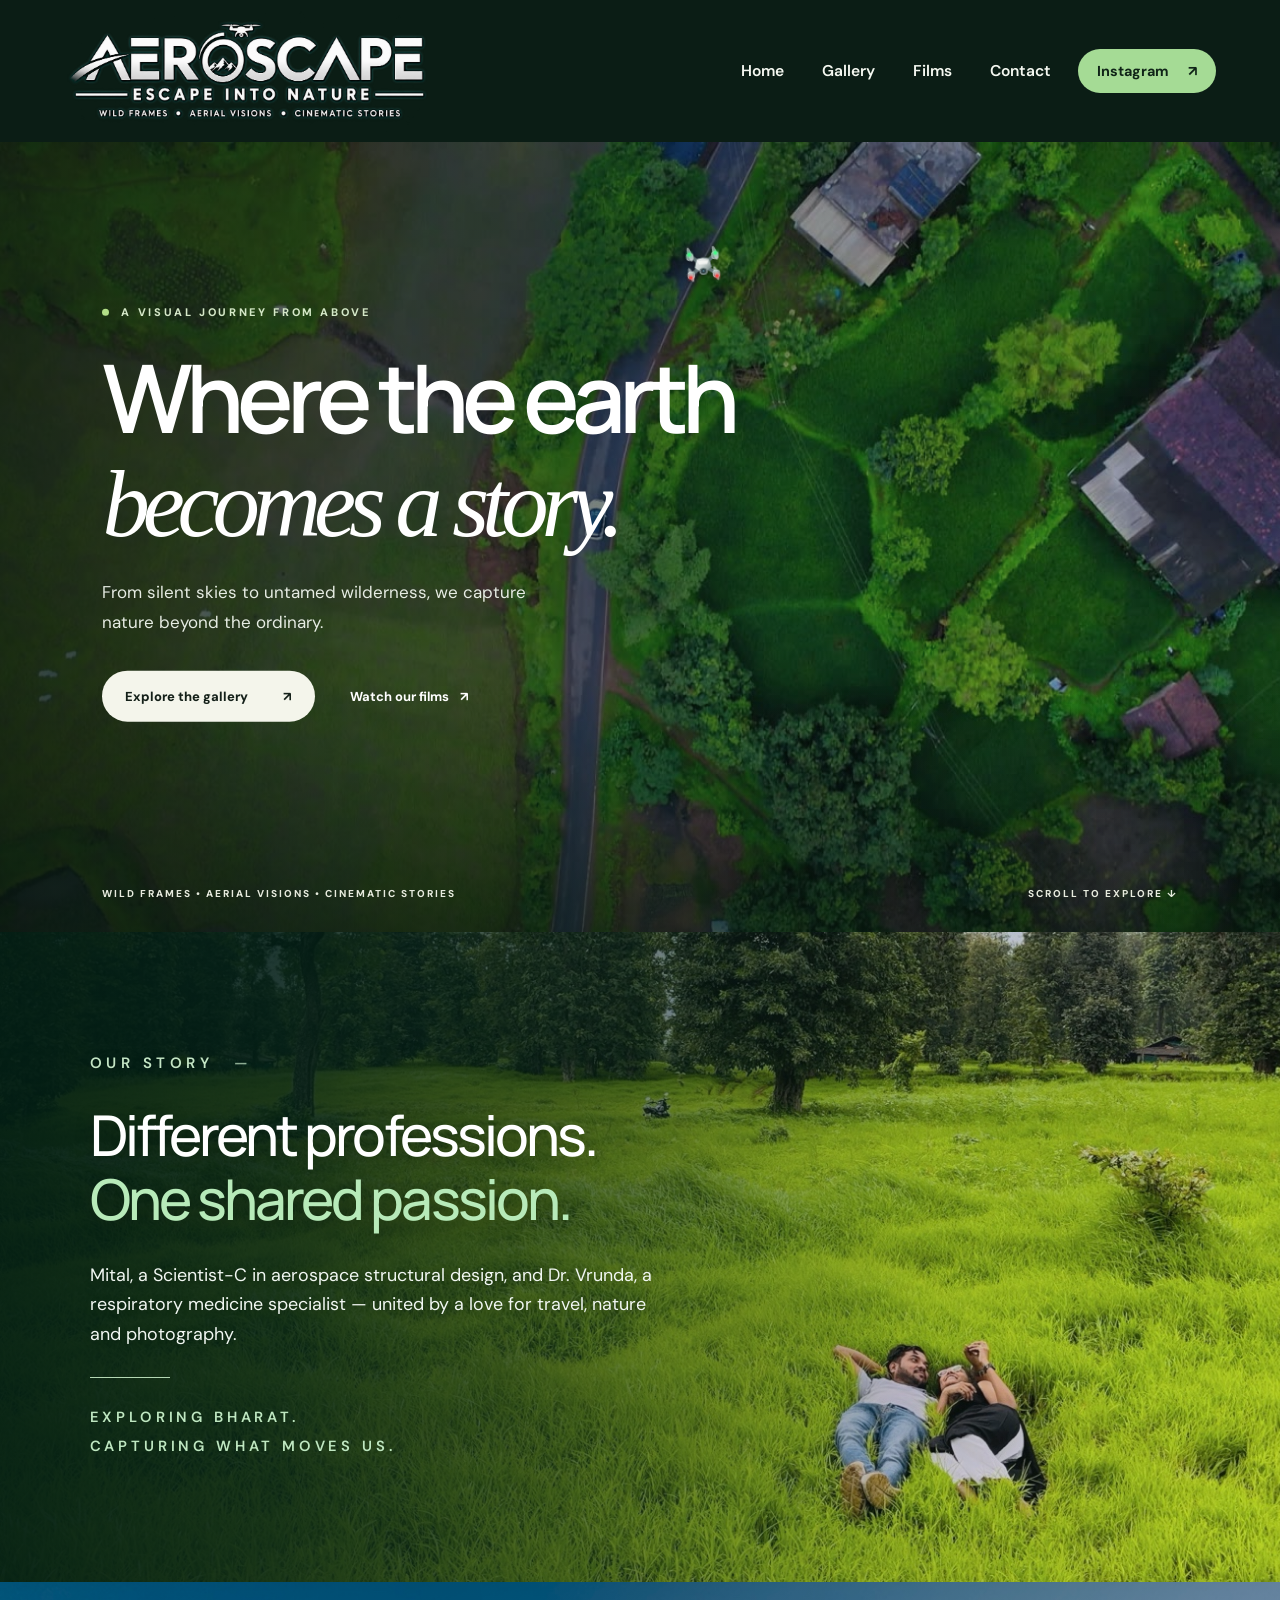
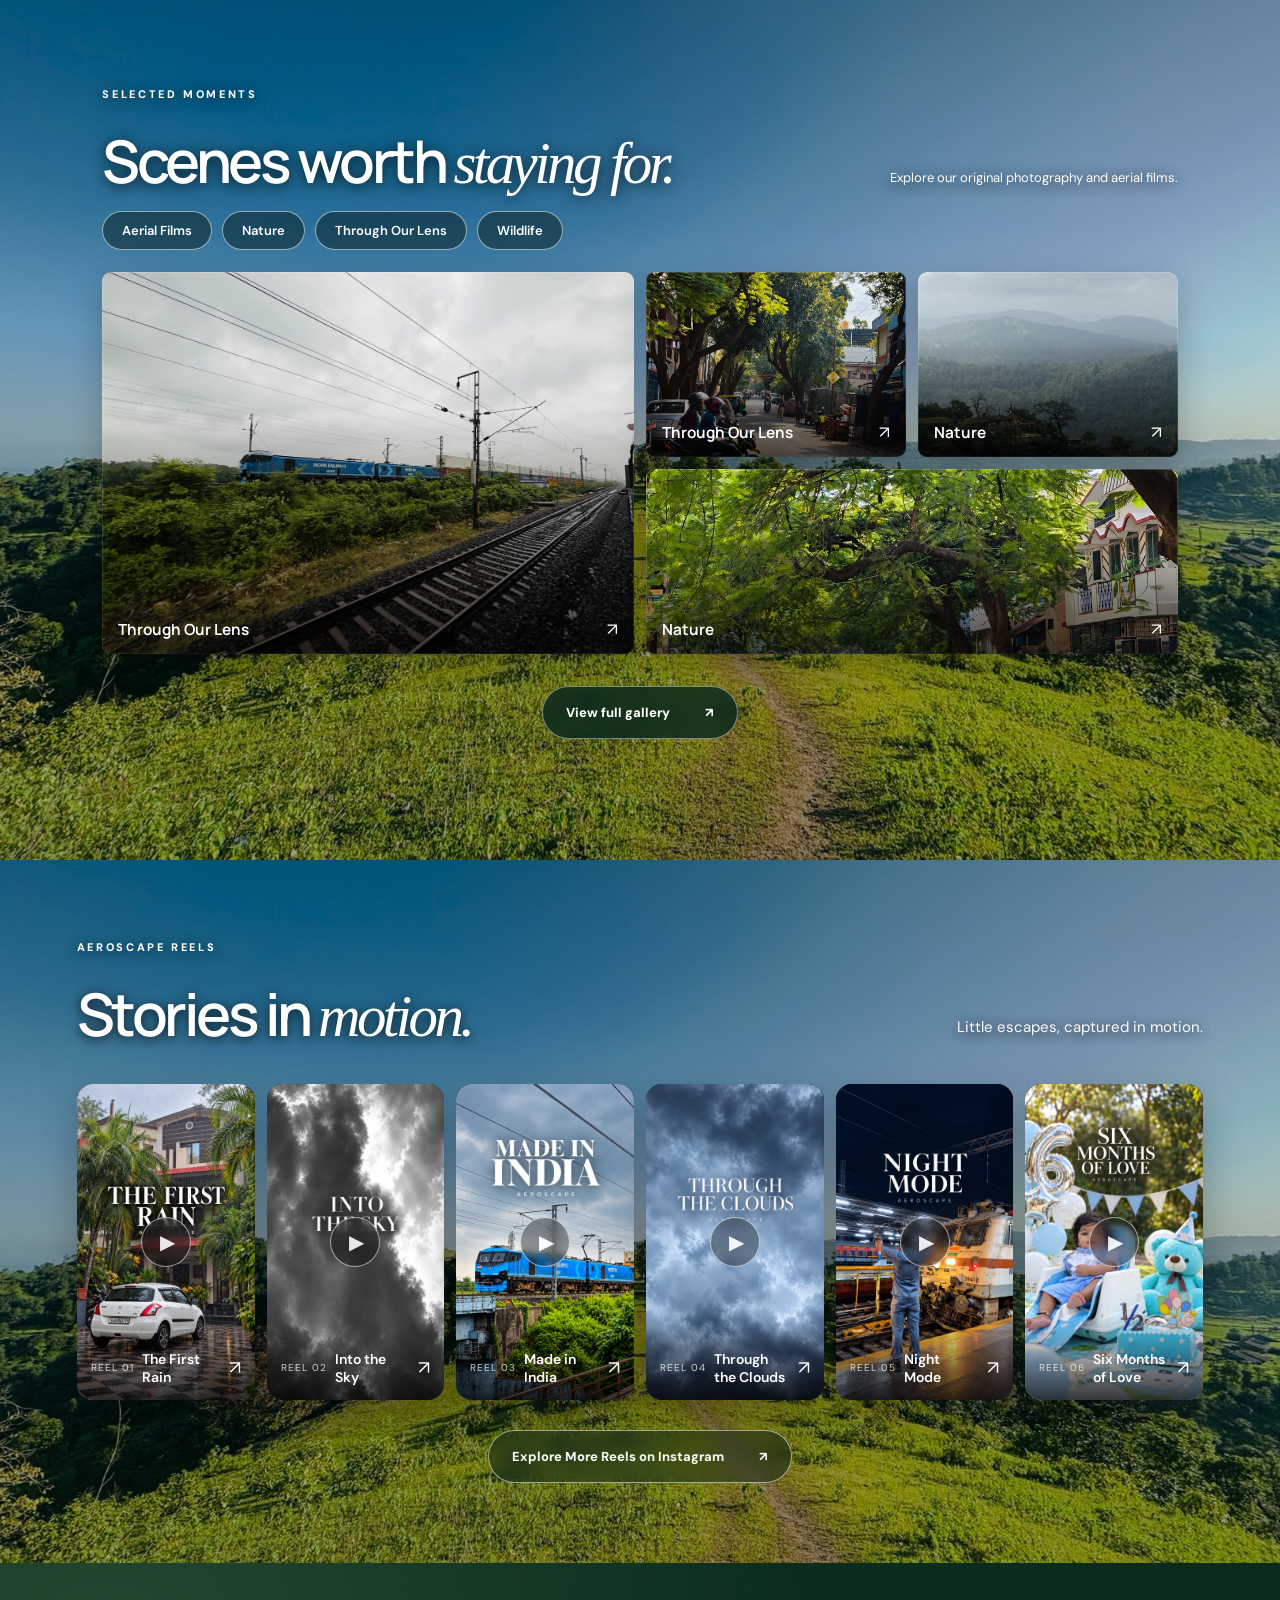
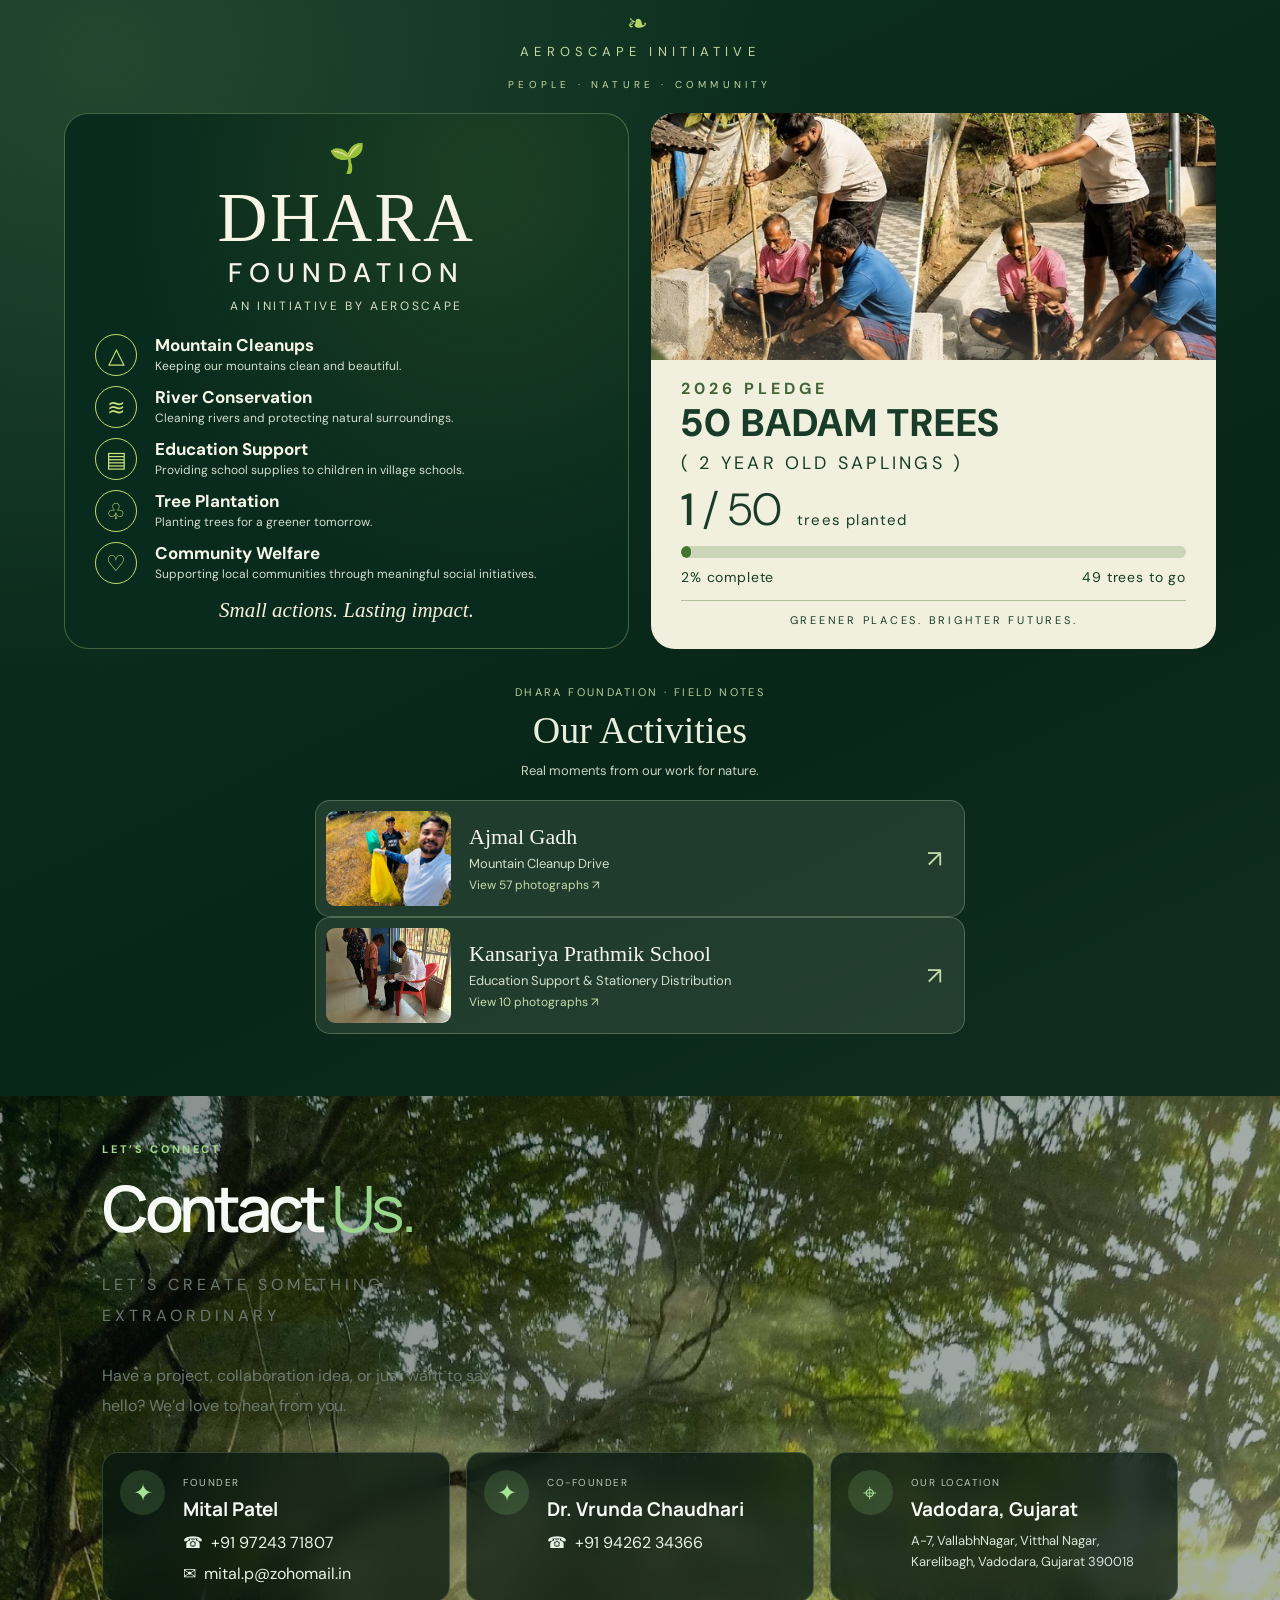
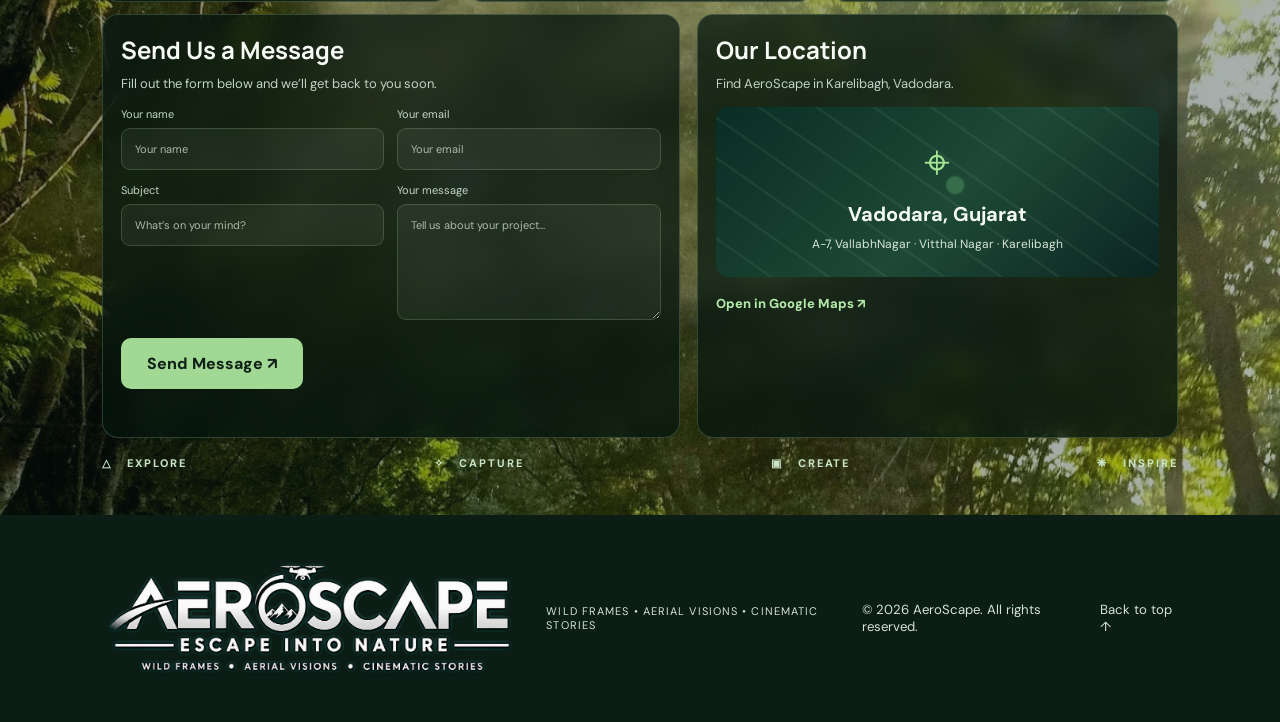
==== index.html @ f8a73adb "Add Kansariya Prathmik School activity card beside Ajmal Gadh" ====
<!DOCTYPE html>

<html lang="en"><head><meta charset="utf-8"/><meta content="width=device-width,initial-scale=1" name="viewport"/><meta content="#101a16" name="theme-color"/><meta content="AeroScape — Nature, villages and quiet roads. A visual journal from above." name="description"/><title>AeroScape — Stories from Above</title><link href="https://fonts.googleapis.com" rel="preconnect"/><link crossorigin="" href="https://fonts.gstatic.com" rel="preconnect"/><link href="https://fonts.googleapis.com/css2?family=DM+Sans:wght@400;500;600;700&amp;family=Manrope:wght@400;500;600;700;800&amp;display=swap" rel="stylesheet"/><link href="https://fonts.googleapis.com/css2?family=DM+Sans:wght@400;500;600;700&amp;family=Manrope:wght@400;500;600;700;800&amp;family=DM+Serif+Display:ital@0;1&amp;display=swap" rel="stylesheet"/><link href="style.css?v=drone-visible-2" rel="stylesheet"/><style id="reels-layout-fix">
/* Critical reel layout is inlined to avoid stale external CSS */
#films.reels-section{background:#0b241b;color:#fff;padding:80px clamp(18px,6vw,96px)}
#films .reels-cover-grid{display:grid!important;grid-template-columns:repeat(6,minmax(0,1fr))!important;gap:12px!important;max-width:1320px!important;width:100%!important;margin:30px auto 0!important;align-items:start!important}
#films .reel-cover-card{position:relative!important;display:block!important;width:100%!important;min-width:0!important;max-width:100%!important;aspect-ratio:9/16!important;height:auto!important;overflow:hidden!important;border-radius:16px!important;background:#122e24!important;text-decoration:none!important;color:white!important}
#films .reel-cover-card>img{position:absolute!important;inset:0!important;display:block!important;width:100%!important;height:100%!important;object-fit:contain!important;max-width:100%!important;background:#122e24!important}
#films .reel-cover-play{position:absolute;left:50%;top:50%;transform:translate(-50%,-50%);display:grid;place-items:center;width:50px;height:50px;border-radius:50%;color:white;background:rgba(0,0,0,.4);border:1px solid rgba(255,255,255,.65);font-size:20px;padding-left:3px}
#films .reel-cover-caption{position:absolute;bottom:0;left:0;right:0;display:flex;align-items:center;gap:8px;padding:34px 14px 14px;color:#fff;background:linear-gradient(transparent,rgba(0,0,0,.76));font-size:13px}
#films .reel-cover-caption strong{flex:1}
#films .reel-cover-caption small{font-size:10px;letter-spacing:.1em}
#films .reels-bottom{text-align:center;margin-top:30px}
@media(max-width:760px){#films .reels-cover-grid{display:flex!important;overflow-x:auto!important;gap:12px!important;scroll-snap-type:x mandatory!important;padding-bottom:16px!important}#films .reel-cover-card{flex:0 0 min(72vw,300px)!important;width:min(72vw,300px)!important;scroll-snap-align:start!important}#films.reels-section{padding:64px 18px}}
</style><style id="reels-video-background">
#films.reels-section{position:relative!important;isolation:isolate;background:#0c241a url("photo-24.jpeg") center center/cover no-repeat!important;overflow:hidden}
#films .reels-background-video{position:absolute!important;z-index:-2!important;inset:0!important;width:100%!important;height:100%!important;object-fit:cover!important;object-position:center center!important;pointer-events:none!important}
#films .reels-background-tint{position:absolute!important;z-index:-1!important;inset:0!important;background:linear-gradient(180deg,rgba(4,28,19,.35),rgba(5,29,20,.27) 40%,rgba(5,29,20,.37))!important;pointer-events:none!important}
#films .section-top,#films .reels-cover-grid,#films .reels-bottom{position:relative;z-index:1}
#films .section-top h2,#films .section-top>p,#films .kicker{color:#fff!important;text-shadow:0 2px 12px rgba(0,0,0,.8)}
#films .reels-bottom .button{backdrop-filter:blur(8px);background:rgba(4,27,19,.45)!important}
@media(prefers-reduced-motion:reduce){#films .reels-background-video{display:none!important}}
</style></head>
<body><header class="header"><a aria-label="AeroScape home" class="brand hero-brand" href="#home"><img alt="AeroScape — Escape Into Nature" height="148" src="AeroScape-Corrected-Logo.png" width="440"/></a><nav id="nav"><a href="#home">Home</a><a href="gallery.html">Gallery</a><a href="#films">Films</a><a href="#contact">Contact</a></nav><a class="navcta" href="https://www.instagram.com/aeroscape_43/" rel="noopener" target="_blank">Instagram <span>↗</span></a><button aria-expanded="false" aria-label="Toggle menu" class="menu">☰</button></header>
<main><section class="hero" id="home"><video aria-label="AeroScape drone footage of nature" autoplay="" class="heroimg hero-video" loop="" muted="" playsinline="" poster="aeroscape-hero-poster.jpg" preload="auto" webkit-playsinline=""><source src="aeroscape-hero.mp4" type="video/mp4"/></video><button aria-label="Play background drone video" class="hero-play" hidden="" type="button">▶ Play background video</button><div class="heroshade"></div><div class="hero-content"><div class="eyebrow"><span class="live-dot"></span> A VISUAL JOURNEY FROM ABOVE</div><h1>Where the earth<br/><em>becomes a story.</em></h1><p>From silent skies to untamed wilderness, we capture nature beyond the ordinary.</p><div class="hero-actions"><a class="button light" href="gallery.html">Explore the gallery <span>↗</span></a><a class="textlink" href="#films">Watch our films <span>↗</span></a></div></div><div class="hero-bottom"><span>WILD FRAMES • AERIAL VISIONS • CINEMATIC STORIES</span><span>SCROLL TO EXPLORE ↓</span></div></section>
<section class="intro section story-section" id="about" aria-labelledby="story-title"><div class="story-content"><p class="kicker story-eyebrow">OUR STORY <span aria-hidden="true">—</span></p><h2 id="story-title">Different professions.<br><span>One shared passion.</span></h2><p class="story-description">Mital, a Scientist-C in aerospace structural design, and Dr. Vrunda, a respiratory medicine specialist — united by a love for travel, nature and photography.</p><div class="story-rule" aria-hidden="true"></div><p class="story-signoff">EXPLORING BHARAT.<br>CAPTURING WHAT MOVES US.</p></div></section>
<section class="work section" id="work"><div class="section-top"><div><p class="kicker">SELECTED MOMENTS</p><h2>Scenes worth <em>staying for.</em></h2></div><p>Explore our original photography and aerial films.</p></div><nav class="work-categories" aria-label="Explore gallery categories"><a href="gallery.html?category=aerial">Aerial Films</a><a href="gallery.html?category=nature">Nature</a><a href="gallery.html?category=lens">Through Our Lens</a><a href="gallery.html?category=wildlife">Wildlife</a></nav><div class="gallery"><a class="tile tall" href="gallery.html"><img alt="AeroScape original photography 1" loading="lazy" src="photo-01.webp"/><span class="tile-info"><strong>Through Our Lens</strong><span class="arrow">↗</span></span></a><a class="tile" href="gallery.html"><img alt="AeroScape original photography 2" loading="lazy" src="photo-02.webp"/><span class="tile-info"><strong>Through Our Lens</strong><span class="arrow">↗</span></span></a><a class="tile" href="gallery.html"><img alt="AeroScape original photography 3" loading="lazy" src="photo-03.webp"/><span class="tile-info"><strong>Nature</strong><span class="arrow">↗</span></span></a><a class="tile wide" href="gallery.html"><img alt="AeroScape original photography 4" loading="lazy" src="photo-04.webp"/><span class="tile-info"><strong>Nature</strong><span class="arrow">↗</span></span></a></div><p style="text-align:center;margin-top:32px"><a class="button dark" href="gallery.html">View full gallery <span>↗</span></a></p></section>
<section class="films section reels-section" id="films" aria-labelledby="reels-title"><video class="reels-background-video" autoplay muted loop playsinline webkit-playsinline preload="auto" poster="photo-24.jpeg" aria-hidden="true" tabindex="-1"><source src="lv_0_20261021192037.mp4" type="video/mp4"/></video><div class="reels-background-tint" aria-hidden="true"></div><div class="section-top"><div><p class="kicker">AEROSCAPE REELS</p><h2 id="reels-title">Stories in <em>motion.</em></h2></div><p>Little escapes, captured in motion.</p></div><div class="reels-cover-grid"><a class="reel-cover-card" href="https://www.instagram.com/reel/Da69lkkBJ3K/" target="_blank" rel="noopener noreferrer" aria-label="Watch The First Rain on Instagram"><img src="WhatsApp%20Image%202026-10-21%20at%206.46.12%20PM.jpeg" alt="The First Rain — original AeroScape Reel cover" loading="lazy"/><span class="reel-cover-play" aria-hidden="true">▶</span><span class="reel-cover-caption"><small>REEL 01</small><strong>The First Rain</strong><span aria-hidden="true">↗</span></span></a><a class="reel-cover-card" href="https://www.instagram.com/reel/Desw922y9N2/" target="_blank" rel="noopener noreferrer" aria-label="Watch Into the Sky on Instagram"><img src="WhatsApp%20Image%202026-10-21%20at%206.46.11%20PM%20(1).jpeg" alt="Into the Sky — original AeroScape Reel cover" loading="lazy"/><span class="reel-cover-play" aria-hidden="true">▶</span><span class="reel-cover-caption"><small>REEL 02</small><strong>Into the Sky</strong><span aria-hidden="true">↗</span></span></a><a class="reel-cover-card" href="https://www.instagram.com/reel/Dd-aphuysm6/" target="_blank" rel="noopener noreferrer" aria-label="Watch Made in India on Instagram"><img src="WhatsApp%20Image%202026-10-21%20at%206.46.10%20PM.jpeg" alt="Made in India — original AeroScape Reel cover" loading="lazy"/><span class="reel-cover-play" aria-hidden="true">▶</span><span class="reel-cover-caption"><small>REEL 03</small><strong>Made in India</strong><span aria-hidden="true">↗</span></span></a><a class="reel-cover-card" href="https://www.instagram.com/reel/Da_7bWAJjHQ/" target="_blank" rel="noopener noreferrer" aria-label="Watch Through the Clouds on Instagram"><img src="WhatsApp%20Image%202026-10-21%20at%206.46.11%20PM%20(2).jpeg" alt="Through the Clouds — original AeroScape Reel cover" loading="lazy"/><span class="reel-cover-play" aria-hidden="true">▶</span><span class="reel-cover-caption"><small>REEL 04</small><strong>Through the Clouds</strong><span aria-hidden="true">↗</span></span></a><a class="reel-cover-card" href="https://www.instagram.com/reel/Dd2ovkpSFUW/" target="_blank" rel="noopener noreferrer" aria-label="Watch Night Mode on Instagram"><img src="WhatsApp%20Image%202026-10-21%20at%206.46.10%20PM%20(1).jpeg" alt="Night Mode — original AeroScape Reel cover" loading="lazy"/><span class="reel-cover-play" aria-hidden="true">▶</span><span class="reel-cover-caption"><small>REEL 05</small><strong>Night Mode</strong><span aria-hidden="true">↗</span></span></a><a class="reel-cover-card" href="https://www.instagram.com/reel/Dd0I31XvL96/" target="_blank" rel="noopener noreferrer" aria-label="Watch Six Months of Love on Instagram"><img src="WhatsApp%20Image%202026-10-21%20at%206.46.11%20PM.jpeg" alt="Six Months of Love — original AeroScape Reel cover" loading="lazy"/><span class="reel-cover-play" aria-hidden="true">▶</span><span class="reel-cover-caption"><small>REEL 06</small><strong>Six Months of Love</strong><span aria-hidden="true">↗</span></span></a></div><div class="reels-bottom"><a class="button dark" href="https://www.instagram.com/aeroscape_43/reels/" target="_blank" rel="noopener noreferrer">Explore More Reels on Instagram <span>↗</span></a></div></section>
<section class="dhara-section" id="dhara" aria-labelledby="dhara-heading"><div class="dhara-heading"><span class="dhara-leaf" aria-hidden="true">❧</span><p>AEROSCAPE INITIATIVE</p><small>PEOPLE · NATURE · COMMUNITY</small></div><div class="dhara-panels"><article class="dhara-panel dhara-about"><div class="dhara-brand"><span class="dhara-sprout" aria-hidden="true">🌱</span><h2 id="dhara-heading">DHARA</h2><div class="dhara-foundation">FOUNDATION</div><p>AN INITIATIVE BY AEROSCAPE</p></div><div class="dhara-missions"><div class="dhara-mission"><span aria-hidden="true">△</span><div><h3>Mountain Cleanups</h3><p>Keeping our mountains clean and beautiful.</p></div></div><div class="dhara-mission"><span aria-hidden="true">≋</span><div><h3>River Conservation</h3><p>Cleaning rivers and protecting natural surroundings.</p></div></div><div class="dhara-mission"><span aria-hidden="true">▤</span><div><h3>Education Support</h3><p>Providing school supplies to children in village schools.</p></div></div><div class="dhara-mission"><span aria-hidden="true">♧</span><div><h3>Tree Plantation</h3><p>Planting trees for a greener tomorrow.</p></div></div><div class="dhara-mission"><span aria-hidden="true">♡</span><div><h3>Community Welfare</h3><p>Supporting local communities through meaningful social initiatives.</p></div></div></div><p class="dhara-tagline">Small actions. Lasting impact.</p></article><article class="dhara-panel dhara-pledge"><div class="dhara-pledge-photo" role="img" aria-label="Nature and tree planting initiative"></div><div class="dhara-pledge-info"><p class="dhara-eyebrow">2026 PLEDGE</p><h3>50 BADAM TREES</h3><p class="dhara-saplings">( 2 YEAR OLD SAPLINGS )</p><div class="dhara-count"><strong>1 <span>/ 50</span></strong><span>trees planted</span></div><div class="dhara-progress" role="progressbar" aria-label="Badam trees planted" aria-valuemin="0" aria-valuemax="50" aria-valuenow="1"><span></span></div><div class="dhara-stats"><span>2% complete</span><span>49 trees to go</span></div><p class="dhara-pledge-foot">GREENER PLACES. BRIGHTER FUTURES.</p></div></article></div><div class="dhara-activities" aria-labelledby="dhara-activities-heading"><div class="dhara-activities-heading"><p>DHARA FOUNDATION · FIELD NOTES</p><h3 id="dhara-activities-heading">Our Activities</h3><span>Real moments from our work for nature.</span></div><div class="dhara-activity-grid"><a class="dhara-activity-card" href="ajmal-gadh.html" aria-label="View Ajmal Gadh mountain cleanup photo gallery"><img src="assets/dhara/ajmal-gadh/photo-39.jpg" alt="Ajmal Gadh cleanup volunteers holding collection bags" loading="lazy"/><span class="dhara-activity-copy"><strong>Ajmal Gadh</strong><small>Mountain Cleanup Drive</small><span>View 57 photographs ↗</span></span><span class="dhara-activity-arrow" aria-hidden="true">↗</span></a><a class="dhara-activity-card" href="kansariya-school.html" aria-label="View Kansariya Prathmik School education support photo gallery"><img src="assets/dhara/kansariya-school/photo-03.jpg" alt="Schoolchildren attending education support activity at Kansariya Prathmik School" loading="lazy"/><span class="dhara-activity-copy"><strong>Kansariya Prathmik School</strong><small>Education Support &amp; Stationery Distribution</small><span>View 10 photographs ↗</span></span><span class="dhara-activity-arrow" aria-hidden="true">↗</span></a></div></div></section>

<section aria-labelledby="contact-title" class="contact contact-premium section" id="contact">
<div class="contact-heading"><p class="kicker">LET’S CONNECT</p><h2 id="contact-title">Contact <em>Us.</em></h2><p class="contact-subtitle">LET’S CREATE SOMETHING EXTRAORDINARY</p><p>Have a project, collaboration idea, or just want to say hello? We’d love to hear from you.</p></div>
<div class="contact-cards">
<article class="contact-card"><span aria-hidden="true" class="contact-card-icon">✦</span><div><small>FOUNDER</small><h3>Mital Patel</h3><a href="tel:+919724371807">☎  +91 97243 71807</a><a href="mailto:mital.p@zohomail.in">✉  mital.p@zohomail.in</a></div></article>
<article class="contact-card"><span aria-hidden="true" class="contact-card-icon">✦</span><div><small>CO-FOUNDER</small><h3>Dr. Vrunda Chaudhari</h3><a href="tel:+919426234366">☎  +91 94262 34366</a></div></article>
<article class="contact-card"><span aria-hidden="true" class="contact-card-icon">⌖</span><div><small>OUR LOCATION</small><h3>Vadodara, Gujarat</h3><address>A-7, VallabhNagar, Vitthal Nagar, Karelibagh, Vadodara, Gujarat 390018</address></div></article>
</div>
<div class="contact-lower"><div class="contact-panel"><h3>Send Us a Message</h3><p>Fill out the form below and we’ll get back to you soon.</p><form action="https://api.web3forms.com/submit" id="contact-form" method="POST"><input name="access_key" type="hidden" value="3b8d8511-2212-4f35-9bfd-b065e4304743"/><input autocomplete="off" name="botcheck" style="display:none" tabindex="-1" type="checkbox"/><div class="contact-form-grid"><label>Your name<input autocomplete="name" name="name" placeholder="Your name" required=""/></label><label>Your email<input autocomplete="email" name="email" placeholder="Your email" required="" type="email"/></label><label>Subject<input name="subject" placeholder="What’s on your mind?" required=""/></label><label class="message-field">Your message<textarea name="message" placeholder="Tell us about your project..." required="" rows="4"></textarea></label></div><div class="h-captcha" data-captcha="true" aria-label="Spam verification"></div><button class="contact-send" type="submit">Send Message ↗</button><p aria-live="polite" id="form-status" role="status"></p></form></div>
<div class="contact-panel contact-map"><h3>Our Location</h3><p>Find AeroScape in Karelibagh, Vadodara.</p><div class="contact-map-art"><span aria-hidden="true" class="map-marker">⌖</span><strong>Vadodara, Gujarat</strong><span>A-7, VallabhNagar · Vitthal Nagar · Karelibagh</span></div><a class="contact-map-link" href="https://www.google.com/maps/search/?api=1&amp;query=A-7%2C%20VallabhNagar%2C%20Vitthal%20Nagar%2C%20Karelibagh%2C%20Vadodara%2C%20Gujarat%20390018" rel="noopener noreferrer" target="_blank">Open in Google Maps ↗</a></div></div>
<div class="contact-values"><span>△   EXPLORE</span><span>✧   CAPTURE</span><span>▣   CREATE</span><span>❋   INSPIRE</span></div>
</section></main>
<footer><a class="footer-logo" href="#home"><img alt="AeroScape — Escape Into Nature" src="AeroScape-Corrected-Logo.png"/></a><span>WILD FRAMES • AERIAL VISIONS • CINEMATIC STORIES</span><span>© 2026 AeroScape. All rights reserved.</span><a href="#home">Back to top ↑</a></footer>
<dialog aria-label="Gallery photo" id="viewer"><button aria-label="Close image" class="close">×</button><img alt="Selected gallery photo"/><p></p></dialog><script async="" src="https://www.instagram.com/embed.js"></script><script src="https://web3forms.com/client/script.js" async defer></script><script src="script.js?v=drone-realistic-5"></script><script src="mini-drone.js?v=6" defer></script></body></html>
---- style.css ----
:root{--ink:#16231d;--cream:#f6f6f0;--muted:#7e8b82;--green:#c8e4a2}*{box-sizing:border-box}html{scroll-behavior:smooth}body{margin:0;background:var(--cream);color:var(--ink);font-family:'DM Sans',sans-serif}a{color:inherit;text-decoration:none}button{font:inherit;cursor:pointer}.header{height:78px;padding:0 5.4%;display:flex;align-items:center;justify-content:space-between;background:#f8f9f4;position:relative;z-index:10}.brand{display:flex;align-items:center;gap:11px;font-family:Manrope,sans-serif;font-size:13px;font-weight:800;letter-spacing:.19em}.brandmark{font-size:30px;font-weight:800;letter-spacing:-.12em;line-height:1}.dot{color:#6b966b}.header nav{display:flex;gap:38px;font-size:13px;font-weight:600}.header nav a:hover,.textlink:hover{color:#7c9f68}.navcta{background:#192b20;color:#fff;border-radius:50px;padding:13px 19px;font-size:12px;font-weight:700}.navcta span{margin-left:16px}.menu{display:none;border:0;background:none;font-size:25px}.hero{height:min(790px,calc(100svh - 78px));min-height:570px;position:relative;background:#243f28;overflow:hidden;color:#fff}.heroimg,.heroshade{position:absolute;inset:0;width:100%;height:100%;object-fit:cover}.heroimg{object-position:center 46%;filter:brightness(.8) saturate(.8)}.heroshade{background:linear-gradient(90deg,rgba(7,22,15,.76),rgba(7,22,15,.12) 85%),linear-gradient(0deg,rgba(7,22,15,.55),transparent 32%)}.hero-content{position:absolute;top:47%;left:8%;transform:translateY(-50%);max-width:770px}.eyebrow,.kicker{font-size:11px;font-weight:800;letter-spacing:.24em}.eyebrow{display:flex;align-items:center;gap:12px;color:#d5e8c8}.live-dot{width:7px;height:7px;border-radius:50%;background:#b3df88}.hero h1{font-family:Manrope,sans-serif;font-size:clamp(55px,7.4vw,112px);font-weight:600;letter-spacing:-.075em;line-height:1.08;margin:27px 0 22px}.hero h1 em,.section h2 em,.quote em{font-family:Georgia,serif;font-weight:400}.hero-content>p{font-size:17px;line-height:1.8;max-width:435px;color:#e6ece3}.hero-actions{display:flex;gap:35px;align-items:center;margin-top:33px}.button{display:inline-flex;align-items:center;gap:35px;padding:17px 23px;border-radius:50px;font-size:13px;font-weight:800}.button.light{background:#f4f5eb;color:#142019}.button.dark{background:#1c3023;color:#fff}.textlink{font-size:13px;font-weight:700}.textlink span{margin-left:8px}.hero-bottom{position:absolute;bottom:32px;left:8%;right:8%;display:flex;justify-content:space-between;font-size:10px;font-weight:800;letter-spacing:.2em;color:#e7ebde}.section{padding:120px 8%}.intro{display:grid;grid-template-columns:1.25fr .75fr;gap:12%;align-items:center}.kicker{color:#77916d;margin:0 0 26px}.section h2{font-family:Manrope,sans-serif;font-weight:600;letter-spacing:-.06em;line-height:1.17;font-size:clamp(38px,4.6vw,66px);margin:0}.intro h2 span{color:#819281}.intro-right>p{font-size:17px;line-height:1.9;color:#68766c}.chips{display:flex;flex-wrap:wrap;gap:10px;margin-top:24px}.chips span{border:1px solid #d7dfd3;border-radius:40px;padding:10px 13px;font-size:11px;font-weight:700}.work{background:#e9eee6}.section-top{display:flex;align-items:end;justify-content:space-between;gap:30px}.section-top>p{color:#7d897d;font-size:13px}.filters{display:flex;gap:8px;margin:38px 0 24px}.filters button{border:1px solid #cdd7cb;background:transparent;border-radius:40px;padding:11px 17px;color:#657565;font-size:12px;font-weight:700}.filters button.active{background:#1c3023;color:#fff;border-color:#1c3023}.filters span{opacity:.5;margin-left:8px}.gallery{display:grid;grid-template-columns:1.1fr 1fr;grid-template-rows:310px 310px 310px;gap:16px}.tile{position:relative;overflow:hidden;border:0;padding:0;text-align:left;background:#334d34;color:#fff;display:block;min-width:0}.tile.tall{grid-row:span 2}.tile.wide{grid-column:span 2}.tile img{width:100%;height:100%;object-fit:cover;transition:transform .6s ease}.tile:hover img{transform:scale(1.045)}.tile:after{content:'';position:absolute;inset:35% 0 0;background:linear-gradient(transparent,rgba(0,0,0,.68))}.tile-info{position:absolute;z-index:1;bottom:25px;left:28px;right:26px;display:flex;flex-direction:column;gap:8px}.tile-info small{font-size:10px;letter-spacing:.18em;font-weight:700}.tile-info strong{font-family:Manrope,sans-serif;font-size:23px;letter-spacing:-.04em}.tile-info .arrow{position:absolute;right:0;bottom:0;font-size:22px}.tile[hidden]{display:none}.quote{background:#1b3024;color:#e8f1e3;padding:115px 25px;text-align:center}.quote .sun{font-size:37px;color:#a6c892}.quote p{font-family:Manrope,sans-serif;font-size:clamp(28px,4.3vw,59px);letter-spacing:-.06em;line-height:1.35}.quote-credit{font-size:10px;letter-spacing:.24em;font-weight:800;color:#a6bca6}.contact{display:grid;grid-template-columns:1fr 1fr;gap:12%;align-items:center}.contact>div>p:not(.kicker){font-size:16px;color:#6c796f;line-height:1.9;max-width:410px;margin:24px 0 30px}.contact-art{height:430px;position:relative;overflow:hidden}.contact-art img{width:100%;height:100%;object-fit:cover}.contact-art span{position:absolute;bottom:20px;left:22px;font-size:10px;letter-spacing:.15em;font-weight:800;color:#fff}footer{background:#f0f2ec;padding:30px 8%;display:flex;align-items:center;justify-content:space-between;gap:20px;font-size:11px;color:#677769}footer .brand{color:#1b3024}dialog{border:0;padding:0;background:#152119;color:#fff;max-width:min(1000px,94vw);max-height:90vh}dialog::backdrop{background:#06130ee0}dialog img{display:block;max-width:100%;max-height:75vh;object-fit:contain}dialog p{margin:15px 20px;font-weight:700}.close{position:absolute;right:12px;top:12px;background:#fff;color:#111;border:0;border-radius:50%;height:38px;width:38px;font-size:24px}@media(max-width:760px){.header{height:68px;padding:0 6%}.header nav{display:none;position:absolute;top:68px;left:0;right:0;background:#f8f9f4;padding:26px;flex-direction:column;gap:22px}.header nav.open{display:flex}.navcta{margin-left:auto;margin-right:18px;padding:11px 13px}.navcta span{margin-left:4px}.menu{display:block}.hero{height:690px;min-height:0}.hero-content{left:7%;right:7%;top:48%}.hero h1{font-size:clamp(52px,11vw,80px)}.hero-content>p{font-size:15px}.hero-actions{gap:19px;flex-wrap:wrap}.hero-bottom{left:7%;right:7%;font-size:8px}.section{padding:78px 7%}.intro,.contact{grid-template-columns:1fr;gap:30px}.intro-right>p{font-size:15px}.section-top{align-items:start;flex-direction:column}.section-top>p{margin:0}.filters{overflow-x:auto;white-space:nowrap}.gallery{grid-template-columns:1fr 1fr;grid-template-rows:290px 220px 240px;gap:9px}.tile.tall{grid-column:span 2;grid-row:span 1}.tile.wide{grid-column:span 2}.tile-info{left:15px;right:14px;bottom:15px}.tile-info strong{font-size:17px}.tile-info small{font-size:9px}.contact-art{height:300px}footer{flex-wrap:wrap;justify-content:space-between;gap:20px}footer span:nth-child(2){display:none}}@media(max-width:420px){.brand{font-size:11px}.hero h1{font-size:49px}.textlink{font-size:12px}.hero-bottom span:last-child{display:none}}

/* AeroScape Films */
.films{background:#f7f8f3}.films-content{display:grid;grid-template-columns:minmax(0,540px) 1fr;align-items:center;gap:9%;margin-top:42px}.film-embed{min-width:0;display:flex;justify-content:center}.film-embed .instagram-media{width:100%!important;max-width:540px!important}.film-aside{max-width:430px}.film-number{font-size:11px;font-weight:800;letter-spacing:.2em;color:#77916d}.film-aside h3{font-size:clamp(28px,3.5vw,50px);line-height:1.2;letter-spacing:-.055em;margin:20px 0}.film-aside p{font-size:16px;line-height:1.85;color:#68766c;margin-bottom:30px}@media(max-width:850px){.films-content{grid-template-columns:1fr;gap:35px}.film-aside{max-width:540px}.film-embed{order:1}.film-aside{order:2}}

/* Cinematic AeroScape contact section */
.contact-premium{display:block;position:relative;isolation:isolate;overflow:hidden;color:#f6faf5;background:linear-gradient(105deg,rgba(3,18,12,.95),rgba(6,32,23,.82)),url('assets/forest.webp') center/cover;padding-top:92px;padding-bottom:75px}
.contact-premium .kicker{color:#a4d88d;margin-bottom:15px}.contact-heading{max-width:720px;margin-bottom:34px}.contact-heading h2{font-size:clamp(48px,6vw,86px);letter-spacing:-.07em}.contact-heading h2 em{font-family:inherit;font-style:normal;color:#9ad58c}.contact-heading>p:last-child{font-size:16px;line-height:1.7;color:#d8e6db;max-width:590px}.contact-subtitle{font-size:11px;letter-spacing:.25em;color:#d4e9d4;margin:12px 0 18px}.contact-cards{display:grid;grid-template-columns:repeat(3,minmax(0,1fr));gap:16px}.contact-card,.contact-panel{border:1px solid rgba(195,232,193,.2);background:rgba(5,22,15,.72);backdrop-filter:blur(12px);border-radius:16px}.contact-card{padding:24px;display:flex;gap:18px;min-height:170px}.contact-card-icon{display:grid;place-items:center;flex:none;width:45px;height:45px;border-radius:50%;background:rgba(149,214,137,.16);color:#a7e397;font-size:24px}.contact-card small{color:#b7c9b9;letter-spacing:.15em;font-size:10px}.contact-card h3{font:700 19px Manrope,sans-serif;margin:8px 0 14px}.contact-card a{display:block;color:#e8f3e7;margin-top:10px;overflow-wrap:anywhere}.contact-card a:hover,.contact-map-link:hover{color:#a6e397}.contact-card address{font-style:normal;line-height:1.65;color:#d6e6d8;font-size:13px}.contact-lower{display:grid;grid-template-columns:1.2fr 1fr;gap:17px;margin-top:18px}.contact-panel{padding:27px}.contact-panel h3{font:700 24px Manrope,sans-serif;margin:0 0 8px}.contact-panel>p{font-size:13px;color:#c2d2c5;line-height:1.6;margin:0 0 20px}.contact-form-grid{display:grid;grid-template-columns:1fr 1fr;gap:13px}.contact-form-grid label{font-size:11px;color:#c3d5c6;display:flex;flex-direction:column;gap:7px}.contact-form-grid input,.contact-form-grid textarea{font:inherit;color:#fff;background:rgba(255,255,255,.055);border:1px solid rgba(196,233,197,.19);border-radius:9px;padding:13px;width:100%;outline-offset:3px}.contact-form-grid input::placeholder,.contact-form-grid textarea::placeholder{color:#a9b9ad}.contact-form-grid .message-field{grid-column:2;grid-row:2/4}.contact-form-grid textarea{height:100%;min-height:116px;resize:vertical}.contact-send{background:#a1d994;color:#102117;border:0;border-radius:10px;padding:15px 26px;font-weight:800;margin-top:18px}.contact-send:hover{background:#c0edb4}.contact-map-art{min-height:245px;border-radius:12px;background:radial-gradient(circle at 54% 46%,#366d4a 0 3%,transparent 4%),repeating-linear-gradient(35deg,transparent 0 30px,rgba(163,212,172,.08) 31px 33px),linear-gradient(135deg,#0a2d25,#1e4936 54%,#0b2522);display:flex;align-items:center;justify-content:center;flex-direction:column;gap:9px;text-align:center;padding:24px}.map-marker{font-size:46px;color:#a3e392}.contact-map-art strong{font-size:20px}.contact-map-art span:last-child{font-size:12px;color:#d5e7d8}.contact-map-link{display:inline-block;margin-top:18px;font-size:13px;font-weight:800;color:#b3e9a9}.contact-values{display:flex;justify-content:space-between;gap:12px;flex-wrap:wrap;margin-top:35px;color:#c9e3c7;font-size:11px;font-weight:800;letter-spacing:.18em}
@media(max-width:950px){.contact-cards{grid-template-columns:1fr 1fr}.contact-card:last-child{grid-column:span 2}.contact-lower{grid-template-columns:1fr}}@media(max-width:620px){.contact-premium{padding-top:65px}.contact-cards{grid-template-columns:1fr}.contact-card:last-child{grid-column:auto}.contact-form-grid{grid-template-columns:1fr}.contact-form-grid .message-field{grid-column:auto;grid-row:auto}.contact-values{justify-content:center;gap:20px}.contact-card{min-height:auto}}

/* iPhone autoplay fallback: visible only when playback is blocked. */
.hero-play{position:absolute;z-index:5;left:50%;bottom:82px;transform:translateX(-50%);border:1px solid rgba(255,255,255,.6);border-radius:999px;background:rgba(10,27,19,.8);color:#fff;padding:12px 20px;font:700 13px 'DM Sans',sans-serif;white-space:nowrap;backdrop-filter:blur(8px)}
.hero-play[hidden]{display:none!important}

/* Keep the approved AeroScape logo fully inside the navigation header. */
.header .hero-brand{flex:0 1 auto;min-width:0;max-width:240px}
.header .hero-brand img{display:block;width:220px;max-width:100%;height:auto;max-height:68px;object-fit:contain;object-position:left center}
@media(max-width:760px){.header .hero-brand{max-width:42vw}.header .hero-brand img{width:155px;max-height:55px}}
@media(max-width:420px){.header .hero-brand{max-width:39vw}.header .hero-brand img{width:140px;max-height:51px}}

/* AeroScape final: silver original logo on dark cinematic header. */
.header{background:#0b1d15;color:#f5f8f1;min-height:104px;height:104px;padding-left:5%;padding-right:5%}
.header nav a:hover{color:#a2dd95}
.header .hero-brand{max-width:none;flex:0 1 410px}
.header .hero-brand img{width:min(390px,31vw);height:auto;max-height:94px;max-width:100%;object-fit:contain;object-position:left center}
.header .navcta{background:#a5db95;color:#102418}
footer{background:#0b1d15;color:#d3e3d5;gap:24px;min-height:110px}
footer .footer-logo{display:flex;align-items:center;flex:0 0 auto}
footer .footer-logo img{display:block;width:225px;max-width:100%;height:auto}
footer>span:nth-child(2){font-size:9px;letter-spacing:.13em}
#form-status{margin:12px 0 0;color:#c3e9bb;font-size:13px;min-height:18px}
.contact-form-grid input:focus,.contact-form-grid textarea:focus{outline:2px solid #a1d994;outline-offset:1px}
@media(max-width:760px){.header{height:76px;min-height:76px}.header nav{top:76px;background:#10251b;color:#fff}.header .hero-brand{max-width:45vw;flex:0 1 45vw}.header .hero-brand img{width:100%;max-height:68px}.header .navcta{padding:10px 12px;margin-right:10px}.header .menu{color:#fff}footer .footer-logo img{width:185px}}
@media(max-width:420px){.header .hero-brand{max-width:42vw;flex-basis:42vw}.header .hero-brand img{max-height:60px}.header .navcta{font-size:10px;padding:9px 10px}footer .footer-logo img{width:160px}}

/* Larger AeroScape logo across desktop and mobile, approved scale */
.header{height:142px;min-height:142px}
.header .hero-brand{flex:0 1 650px;max-width:55vw}
.header .hero-brand img{width:min(620px,51vw);max-width:100%;max-height:130px;height:auto;object-fit:contain;object-position:left center}
footer .footer-logo img{width:420px;max-width:100%;height:auto}
@media(max-width:760px){.header{height:94px;min-height:94px}.header nav{top:94px}.header .hero-brand{flex:0 1 56vw;max-width:56vw}.header .hero-brand img{width:100%;max-height:86px}.header .navcta{margin-right:8px}footer .footer-logo img{width:270px;max-width:100%}}
@media(max-width:420px){.header{height:86px;min-height:86px}.header nav{top:86px}.header .hero-brand{flex:0 1 54vw;max-width:54vw}.header .hero-brand img{width:100%;max-height:78px}footer .footer-logo img{width:230px;max-width:100%}}

/* Approved AeroScape cinematic Selected Moments section — original photography only */
.work{position:relative;isolation:isolate;background:#071d18 url('gallery-background.jpeg') center center/cover no-repeat;color:#f5f8f4;padding-top:105px;padding-bottom:105px}
.work::before{content:"";position:absolute;inset:0;z-index:-1;background:linear-gradient(180deg,rgba(2,21,16,.82),rgba(3,25,19,.78) 45%,rgba(1,18,14,.88))}
.work .kicker{color:#c9ded0}
.work .section-top>p{color:#d6e6dd}
.work .section-top h2{color:#fff}
.work .gallery{gap:14px}
.work .tile{border-radius:7px;box-shadow:0 12px 34px rgba(0,0,0,.24);outline:1px solid rgba(255,255,255,.18);outline-offset:-1px}
.work .tile-info strong{color:#fff}
.work .button.dark{background:rgba(5,37,28,.78);color:#fff;border:1px solid rgba(225,241,230,.48);backdrop-filter:blur(7px)}
.work .button.dark:hover{background:#e8f3eb;color:#0a281d}
@media(max-width:760px){.work{padding-top:75px;padding-bottom:75px;background-position:center center}.work::before{background:rgba(2,20,15,.82)}}

/* Final homepage Selected Moments background: original sunny hilltop photo */
.work{background-image:url('photo-24.jpeg');background-position:center 58%;background-size:cover;background-repeat:no-repeat}
.work::before{background:linear-gradient(180deg,rgba(3,23,21,.35) 0%,rgba(3,26,20,.18) 40%,rgba(4,28,19,.40) 100%)}
.work .section-top h2,.work .kicker,.work .section-top>p{color:#fff;text-shadow:0 2px 14px rgba(0,0,0,.8)}
@media(max-width:760px){.work{background-position:center center}.work::before{background:linear-gradient(180deg,rgba(3,23,21,.45),rgba(3,26,20,.24) 40%,rgba(4,28,19,.48))}}

/* Approved cinematic About section: original forest landscape and seamless transitions */
.intro#about{position:relative;isolation:isolate;overflow:hidden;background:#10271f url('gallery-background.jpeg') center 49%/cover no-repeat;color:#fff;padding-top:135px;padding-bottom:135px}
.intro#about::before{content:"";position:absolute;inset:0;z-index:-1;background:linear-gradient(180deg,rgba(5,24,20,.78) 0%,rgba(7,27,22,.49) 28%,rgba(5,24,20,.56) 65%,rgba(5,24,20,.64) 100%)}
.intro#about .kicker{color:#d0e6d6;text-shadow:0 2px 12px rgba(0,0,0,.35)}
.intro#about h2,.intro#about h2 span{color:#fff;text-shadow:0 3px 18px rgba(0,0,0,.28)}
.intro#about .intro-right>p{color:#e8f0eb;text-shadow:0 2px 12px rgba(0,0,0,.35)}
.intro#about .chips span{color:#f4fbf5;border-color:rgba(255,255,255,.55);background:rgba(8,32,26,.38);backdrop-filter:blur(7px)}
@media(max-width:760px){.intro#about{padding-top:95px;padding-bottom:95px;background-position:center center}.intro#about::before{background:linear-gradient(180deg,rgba(5,24,20,.82),rgba(5,24,20,.55) 50%,rgba(5,24,20,.74))}}

/* Our Story — exact original IMG_5049 photograph, never an AI-generated image */
.intro#about.story-section{display:flex;align-items:center;min-height:650px;padding:100px 7%;position:relative;isolation:isolate;background-color:#0b271c;background-image:url('IMG_5049.jpg');background-repeat:no-repeat;background-position:center 58%;background-size:cover;color:#fff}
.intro#about.story-section::before{content:"";position:absolute;inset:0;z-index:-1;background:linear-gradient(90deg,rgba(2,29,20,.94) 0%,rgba(3,31,22,.85) 22%,rgba(3,31,22,.59) 43%,rgba(3,31,22,.12) 72%,rgba(3,31,22,.02) 100%)}
.story-content{width:min(750px,65%);position:relative;z-index:1}
.intro#about .story-eyebrow{font-size:15px;letter-spacing:.3em;color:#c4e5c5;margin:0 0 30px;font-weight:600}
.intro#about .story-eyebrow span{letter-spacing:0;margin-left:12px;opacity:.7}
.intro#about.story-section h2{font-family:Manrope,sans-serif;font-size:clamp(37px,4.4vw,70px);font-weight:500;line-height:1.13;letter-spacing:-.052em;margin:0 0 30px;color:#fff}
.intro#about.story-section h2 span{color:#b7eab9}
.intro#about .story-description{font-size:clamp(15px,1.4vw,19px);line-height:1.65;color:#f1f7f2;max-width:590px;text-shadow:0 1px 10px rgba(0,0,0,.24);margin:0}
.intro#about .story-rule{height:1px;width:80px;background:#b4d8b4;margin:28px 0 25px}
.intro#about .story-signoff{color:#bfe7c1;letter-spacing:.26em;font-size:clamp(12px,1.15vw,16px);line-height:1.95;margin:0;font-weight:600}
@media(max-width:760px){.intro#about.story-section{min-height:610px;padding:80px 7%;background-position:63% center}.intro#about.story-section::before{background:linear-gradient(90deg,rgba(2,29,20,.93) 0%,rgba(3,31,22,.72) 52%,rgba(3,31,22,.24) 100%),linear-gradient(0deg,rgba(3,31,22,.36),transparent 55%)}.story-content{width:100%;max-width:560px}.intro#about.story-section h2{font-size:clamp(36px,7.3vw,55px)}}
@media(max-width:430px){.intro#about.story-section{min-height:610px;padding:75px 7%;background-position:61% center}.intro#about .story-eyebrow{font-size:12px}.intro#about .story-signoff{letter-spacing:.18em}}

/* Refined Our Story photograph framing: move scene slightly up and right, preserve original file */
.intro#about.story-section{background-position:57% 78%}
@media(max-width:760px){.intro#about.story-section{background-position:60% 74%}}
@media(max-width:430px){.intro#about.story-section{background-position:61% 72%}}

/* Shift original Our Story photograph so the couple appears farther right; no image edits */
@media(min-width:761px){.intro#about.story-section{background-size:118% auto;background-position:left 76%}}
@media(max-width:760px){.intro#about.story-section{background-size:auto 112%;background-position:38% 72%}}

/* Compact Selected Moments gallery and category links */
.work .gallery{grid-template-columns:repeat(4,minmax(0,1fr));grid-template-rows:repeat(2,185px);gap:12px}
.work .gallery .tile.tall{grid-column:span 2;grid-row:span 2}
.work .gallery .tile.wide{grid-column:span 2;grid-row:span 1}
.work .gallery .tile{min-height:0;border-radius:9px}
.work .gallery .tile-info{bottom:14px;left:16px;right:16px}
.work .gallery .tile-info strong{font-size:clamp(12px,1.2vw,16px);font-weight:650;letter-spacing:0}
.work .gallery .tile-info .arrow{font-size:17px}
.work-categories{display:flex;flex-wrap:wrap;gap:10px;margin:12px 0 22px}
.work-categories a{display:inline-flex;align-items:center;justify-content:center;border:1px solid rgba(255,255,255,.55);border-radius:999px;padding:10px 19px;background:rgba(5,24,23,.47);color:#fff;text-decoration:none;font-size:13px;font-weight:600;backdrop-filter:blur(8px);transition:background .2s ease,color .2s ease}
.work-categories a:hover,.work-categories a:focus-visible{background:#eaf4ee;color:#102821}
@media(max-width:760px){.work .gallery{grid-template-columns:repeat(2,minmax(0,1fr));grid-template-rows:repeat(3,155px)}.work .gallery .tile.tall{grid-column:span 2;grid-row:span 1}.work .gallery .tile.wide{grid-column:span 2}.work-categories{gap:8px}.work-categories a{font-size:12px;padding:9px 13px}}
@media(max-width:420px){.work .gallery{grid-template-rows:repeat(3,135px);gap:8px}.work .gallery .tile-info strong{font-size:12px}}

/* Double navigation and footer text size on desktop; responsive on small screens */
@media(min-width:761px){.header nav{font-size:15.6px;gap:38px}.header .navcta{font-size:14.4px;padding:13px 19px}footer{font-size:13.2px}footer>span:nth-child(2){font-size:11px;letter-spacing:.1em}}
@media(max-width:760px){.header nav{font-size:15.6px}.header .navcta{font-size:12px}footer{font-size:13.2px}footer>span:nth-child(2){font-size:11px}}

/* Stories in Motion — six native Instagram Reel previews; Instagram supplies covers */
.films.reels-section{background:linear-gradient(180deg,#0b241b 0%,#071a15 100%);color:#f4f8f4;padding-top:100px;padding-bottom:100px}
.reels-section .section-top{align-items:end;margin-bottom:32px}
.reels-section .section-top h2{color:#fff}
.reels-section .section-top>p{color:#c7d9cc;font-size:15px}
.reels-section .kicker{color:#b9d9bc}
.reels-grid{display:grid;grid-template-columns:repeat(6,minmax(0,1fr));gap:13px;align-items:start}
.reel-card{min-width:0;border-radius:14px;overflow:hidden;background:#143026;border:1px solid rgba(214,238,218,.18);box-shadow:0 10px 30px rgba(0,0,0,.2)}
.reel-frame{position:relative;width:100%;aspect-ratio:9/16;background:linear-gradient(140deg,#234635,#0b1b17);overflow:hidden}
.reel-frame iframe{display:block;width:100%;height:100%;border:0;background:#f8f8f8}
.reel-link{display:flex;flex-direction:column;gap:7px;padding:13px 12px 15px;text-decoration:none;color:#f5faf6;font-size:12px;font-weight:650}
.reel-link span:first-child{font-size:10px;letter-spacing:.16em;color:#b3d8ba}
.reel-link span:last-child{white-space:nowrap}
.reel-link:hover{color:#c3f0cc}
.reels-bottom{text-align:center;margin-top:34px}
.reels-bottom .button.dark{background:transparent;color:#f4faf5;border:1px solid rgba(232,246,235,.58)}
.reels-bottom .button.dark:hover{background:#d8f0dc;color:#143025}
@media(max-width:1100px){.reels-grid{grid-template-columns:repeat(3,minmax(0,1fr));gap:16px}}
@media(max-width:760px){.films.reels-section{padding-top:70px;padding-bottom:75px}.reels-grid{display:flex;overflow-x:auto;scroll-snap-type:x mandatory;gap:12px;padding-bottom:16px;scrollbar-width:thin}.reel-card{flex:0 0 min(65vw,270px);scroll-snap-align:start}.reels-section .section-top{align-items:start}.reels-section .section-top>p{font-size:13px}}

/* Clean original-cover Instagram reel cards (no third-party embed UI) */
.reels-cover-grid{display:grid;grid-template-columns:repeat(3,minmax(0,1fr));gap:24px;max-width:1150px;margin:0 auto}
.reel-cover-card{display:block;position:relative;aspect-ratio:9/16;border-radius:18px;overflow:hidden;background:#18372b;color:#fff;text-decoration:none;isolation:isolate;box-shadow:0 16px 40px rgba(0,0,0,.28);transition:transform .25s ease,box-shadow .25s ease}
.reel-cover-card:hover{transform:translateY(-5px);box-shadow:0 24px 55px rgba(0,0,0,.38)}
.reel-cover-card img{display:block;width:100%;height:100%;object-fit:contain;background:#11291f;transition:transform .4s ease}
.reel-cover-card:hover img{transform:scale(1.025)}
.reel-cover-play{position:absolute;left:50%;top:50%;transform:translate(-50%,-50%);width:58px;height:58px;border-radius:50%;display:flex;align-items:center;justify-content:center;background:rgba(8,26,20,.48);border:1px solid rgba(255,255,255,.7);font-size:22px;padding-left:3px;backdrop-filter:blur(5px);opacity:.88;transition:background .2s ease,transform .2s ease}
.reel-cover-card:hover .reel-cover-play{background:rgba(8,26,20,.78);transform:translate(-50%,-50%) scale(1.1)}
.reel-cover-caption{position:absolute;left:0;right:0;bottom:0;padding:42px 18px 17px;background:linear-gradient(transparent,rgba(0,0,0,.73));display:flex;align-items:center;gap:10px}
.reel-cover-caption small{font-size:10px;letter-spacing:.13em;opacity:.78}
.reel-cover-caption strong{font-size:14px;font-weight:600;flex:1}
.reel-cover-caption>span{font-size:19px}
@media(min-width:1101px){.reels-cover-grid{max-width:1020px}}
@media(max-width:760px){.reels-cover-grid{display:flex;gap:14px;overflow-x:auto;scroll-snap-type:x mandatory;padding:4px 2px 20px;scrollbar-width:thin}.reel-cover-card{flex:0 0 min(72vw,320px);scroll-snap-align:start}.reel-cover-play{width:48px;height:48px}}


/* Dhara Foundation initiative: replaces former quote section */
.dhara-section{background:radial-gradient(ellipse at 8% 8%,#23472f 0%,transparent 42%),linear-gradient(155deg,#0c3020,#092719 65%,#102d20);color:#f5f3e7;padding:76px clamp(18px,5vw,90px) 88px;overflow:hidden}
.dhara-heading{text-align:center;margin:0 auto 30px;letter-spacing:.32em;color:#c4d7a0}
.dhara-heading .dhara-leaf{display:block;font-size:35px;color:#b5d768;line-height:1;margin-bottom:12px}
.dhara-heading p{font-size:13px;margin:0 0 12px}.dhara-heading small{font-size:10px;letter-spacing:.42em}
.dhara-panels{display:grid;grid-template-columns:1fr 1fr;gap:22px;max-width:1460px;margin:auto;align-items:stretch}
.dhara-panel{border-radius:24px;overflow:hidden;min-width:0}
.dhara-about{border:1px solid rgba(193,221,136,.32);background:radial-gradient(ellipse at 75% 12%,rgba(72,111,49,.3),transparent 60%),#092b1d;padding:clamp(25px,4vw,60px);display:flex;flex-direction:column}
.dhara-brand{text-align:center;margin-bottom:28px}.dhara-sprout{display:block;font-size:29px;margin-bottom:8px}
.dhara-brand h2{font-family:Georgia,serif;font-weight:500;font-size:clamp(58px,8vw,124px);line-height:.95;letter-spacing:.035em;margin:0;color:#f8f5e7}
.dhara-foundation{font-size:clamp(20px,2.8vw,41px);letter-spacing:.26em;margin:8px 0 12px;font-weight:500}
.dhara-brand p{font-size:12px;letter-spacing:.22em;color:#d5e1c5;margin:0}
.dhara-missions{display:grid;gap:20px}.dhara-mission{display:flex;align-items:center;gap:18px}
.dhara-mission>span{width:54px;height:54px;flex:0 0 54px;display:grid;place-items:center;border:1px solid #bddb6b;border-radius:50%;font-size:28px;color:#cbe27f}
.dhara-mission h3{font-size:clamp(17px,1.7vw,23px);line-height:1.2;margin:0 0 4px;color:#f7f7e8}
.dhara-mission p{font-size:clamp(12px,1.15vw,15px);line-height:1.45;color:#d2ddcc;margin:0}
.dhara-tagline{margin:auto 0 0;padding-top:28px;text-align:center;font:italic clamp(18px,2.3vw,28px) Georgia,serif;color:#f5f0db}
.dhara-pledge{background:#f1f0de;color:#183c27;display:flex;flex-direction:column}
.dhara-pledge-photo{min-height:320px;flex:1 1 auto;background:linear-gradient(180deg,transparent 65%,rgba(241,240,222,.2)),url("dhara-tree-planting.jpg") center/cover no-repeat}
.dhara-pledge-info{padding:26px clamp(24px,4vw,58px) 34px}
.dhara-eyebrow{letter-spacing:.25em;font-weight:700;font-size:16px;margin:0 0 4px;color:#426436}
.dhara-pledge-info h3{font-size:clamp(31px,4vw,57px);line-height:1.06;margin:0;letter-spacing:.025em;font-weight:800}
.dhara-saplings{font-size:clamp(12px,1.4vw,18px);letter-spacing:.18em;margin:12px 0 20px}
.dhara-count{display:flex;align-items:baseline;gap:15px}.dhara-count strong{font-size:clamp(43px,5vw,68px);font-weight:500;line-height:1.1}.dhara-count strong span{font-weight:300}.dhara-count>span{font-size:15px;letter-spacing:.08em}
.dhara-progress{height:12px;border-radius:50px;background:#cbd5b8;overflow:hidden;margin:12px 0 10px}.dhara-progress>span{display:block;height:100%;width:2%;min-width:10px;background:#42762c;border-radius:50px}
.dhara-stats{display:flex;justify-content:space-between;gap:12px;font-size:14px;letter-spacing:.06em}
.dhara-pledge-foot{margin:28px 0 0;border-top:1px solid #b1bf9e;padding-top:18px;text-align:center;font-size:11px;letter-spacing:.25em}
@media(max-width:850px){.dhara-section{padding:58px 16px 65px}.dhara-panels{grid-template-columns:1fr;gap:18px}.dhara-about{padding:30px 23px}.dhara-brand h2{font-size:clamp(64px,14vw,110px)}.dhara-foundation{font-size:clamp(21px,5vw,37px)}.dhara-pledge-photo{min-height:300px;flex:auto}.dhara-pledge-info{padding:28px 24px 32px}.dhara-heading small{letter-spacing:.2em}}
@media(max-width:420px){.dhara-mission{gap:12px}.dhara-mission>span{width:46px;height:46px;flex-basis:46px;font-size:24px}.dhara-mission h3{font-size:18px}.dhara-brand p{font-size:10px}.dhara-heading p{font-size:11px}.dhara-pledge-info h3{font-size:34px}}


/* Align Dhara Foundation and Contact sections to the same desktop section height.
   Keep natural content height when either section needs more space. */
@media(min-width:951px){
  /* Keep these sections close to the approved Stories in Motion section's visual height. */
  .dhara-section,.contact.contact-premium{box-sizing:border-box;min-height:0}
  .dhara-section{display:block;padding-top:48px;padding-bottom:52px}
  .dhara-heading{margin-bottom:20px}
  .dhara-heading .dhara-leaf{font-size:25px;margin-bottom:7px}
  .dhara-about{padding:25px 30px}
  .dhara-brand{margin-bottom:20px}
  .dhara-brand h2{font-size:clamp(56px,5.4vw,82px)}
  .dhara-foundation{font-size:clamp(19px,2.1vw,30px);margin:5px 0 8px}
  .dhara-missions{gap:10px}
  .dhara-mission>span{width:42px;height:42px;flex-basis:42px;font-size:22px}
  .dhara-mission h3{font-size:17px;margin-bottom:2px}
  .dhara-mission p{font-size:12px}
  .dhara-tagline{padding-top:14px;font-size:21px}
  .dhara-pledge-photo{min-height:245px}
  .dhara-pledge-info{padding:18px 30px 22px}
  .dhara-pledge-info h3{font-size:clamp(29px,3vw,43px)}
  .dhara-saplings{margin:7px 0 10px}
  .dhara-count strong{font-size:45px}
  .dhara-pledge-foot{margin-top:14px;padding-top:12px}
  .contact.contact-premium{padding-top:46px;padding-bottom:45px}
  .contact-heading{margin-bottom:20px}
  .contact-heading h2{font-size:clamp(48px,5vw,70px)}
  .contact-card{min-height:125px;padding:17px}
  .contact-card h3{margin:5px 0 8px}
  .contact-lower{margin-top:12px}
  .contact-panel{padding:18px}
  .contact-panel>p{margin-bottom:12px}
  .contact-map-art{min-height:170px}
  .contact-values{margin-top:18px}
}
/* Brighter forest photo with a subtle dark-green wash for readable text. */
.contact.contact-premium{background:linear-gradient(105deg,rgba(3,18,12,.48),rgba(6,32,23,.34)),url('assets/forest.webp') center/cover no-repeat}



/* AeroScape miniature flying drone — decorative and non-blocking. */
.aeroscape-mini-drone{position:fixed;top:0;left:0;width:38px;height:38px;z-index:90;pointer-events:none;opacity:0;will-change:transform,opacity;transition:opacity .7s ease;filter:drop-shadow(0 2px 3px rgba(0,0,0,.38))}
.aeroscape-mini-drone.is-visible{opacity:.88}
.aeroscape-mini-drone svg{display:block;width:100%;height:100%;overflow:visible}
.aeroscape-mini-drone .drone-propeller{transform-box:fill-box;transform-origin:center;animation:aeroscape-prop-spin .14s linear infinite}
@keyframes aeroscape-prop-spin{to{transform:rotate(360deg)}}
@media(max-width:600px){.aeroscape-mini-drone{width:28px;height:28px;opacity:0}.aeroscape-mini-drone.is-visible{opacity:.75}}
@media(prefers-reduced-motion:reduce){.aeroscape-mini-drone{display:none!important}}


/* Dhara Foundation activity gallery: additive section, original panels unchanged. */
.dhara-activities{max-width:1100px;margin:36px auto 0;padding:0 12px 10px}
.dhara-activities-heading{text-align:center;margin-bottom:20px;color:#e9efdc}
.dhara-activities-heading p{font-size:11px;letter-spacing:.22em;color:#b6ce9c;margin:0 0 9px}
.dhara-activities-heading h3{font-family:Georgia,serif;font-size:clamp(27px,3vw,38px);font-weight:500;margin:0 0 7px}
.dhara-activities-heading>span{font-size:13px;color:#c7d3bc}
.dhara-activity-card{display:flex;align-items:center;text-align:left;width:min(100%,650px);margin:auto;padding:10px;gap:18px;background:rgba(236,242,218,.1);border:1px solid rgba(222,237,199,.25);border-radius:15px;color:#f2f5e9;cursor:pointer;transition:background .2s,transform .2s;font:inherit}
.dhara-activity-card:hover,.dhara-activity-card:focus-visible{background:rgba(236,242,218,.18);transform:translateY(-2px)}
.dhara-activity-card img{width:125px;height:95px;object-fit:cover;border-radius:9px;flex:none}
.dhara-activity-copy{display:flex;flex:1;flex-direction:column;gap:5px}
.dhara-activity-copy strong{font-family:Georgia,serif;font-size:22px;font-weight:500}
.dhara-activity-copy small{font-size:13px;color:#d2dfc8}
.dhara-activity-copy>span{font-size:12px;color:#c6dbab}
.dhara-activity-arrow{font-size:24px;margin-right:12px;color:#c6dbab}
.dhara-gallery-dialog{width:min(1100px,96vw);max-width:none;max-height:95vh;border:1px solid #55705c;border-radius:17px;background:#10271b;color:#f5f5eb;padding:18px;box-shadow:0 25px 90px #0009}
.dhara-gallery-dialog::backdrop{background:rgba(0,0,0,.86)}
.dhara-gallery-top{display:flex;align-items:flex-start;justify-content:space-between;gap:16px;margin-bottom:12px}
.dhara-gallery-top small{color:#b9d29d;font-size:10px;letter-spacing:.12em}
.dhara-gallery-top h3{font-family:Georgia,serif;font-size:26px;font-weight:500;margin:4px 0}
.dhara-gallery-top p{margin:0;color:#d0dec8;font-size:12px}
.dhara-gallery-close{border:1px solid #607665;background:#2a4431;color:white;border-radius:50%;width:38px;height:38px;font-size:25px;cursor:pointer}
.dhara-gallery-stage{display:flex;align-items:center;justify-content:center;gap:10px;min-height:200px}
.dhara-gallery-stage img{display:block;max-width:calc(100% - 92px);max-height:60vh;width:auto;height:auto;object-fit:contain;border-radius:6px}
.dhara-gallery-nav{background:#2d4a35;color:white;border:1px solid #789078;border-radius:50%;width:39px;height:39px;flex:none;font-size:30px;line-height:1;cursor:pointer}
.dhara-gallery-thumbs{display:flex;gap:7px;overflow-x:auto;padding:12px 0 2px;scrollbar-width:thin}
.dhara-gallery-thumbs button{padding:0;background:none;border:2px solid transparent;border-radius:6px;cursor:pointer;flex:none}
.dhara-gallery-thumbs button[aria-current="true"]{border-color:#c8e3a6}
.dhara-gallery-thumbs img{display:block;width:65px;height:52px;object-fit:cover;border-radius:3px}
@media(max-width:600px){.dhara-activity-card{gap:11px}.dhara-activity-card img{width:92px;height:82px}.dhara-activity-copy strong{font-size:18px}.dhara-activity-arrow{margin-right:3px}.dhara-gallery-dialog{padding:10px}.dhara-gallery-stage{gap:4px}.dhara-gallery-stage img{max-width:calc(100% - 66px);max-height:55vh}.dhara-gallery-nav{width:29px;height:34px;font-size:24px}.dhara-gallery-thumbs img{width:52px;height:45px}}
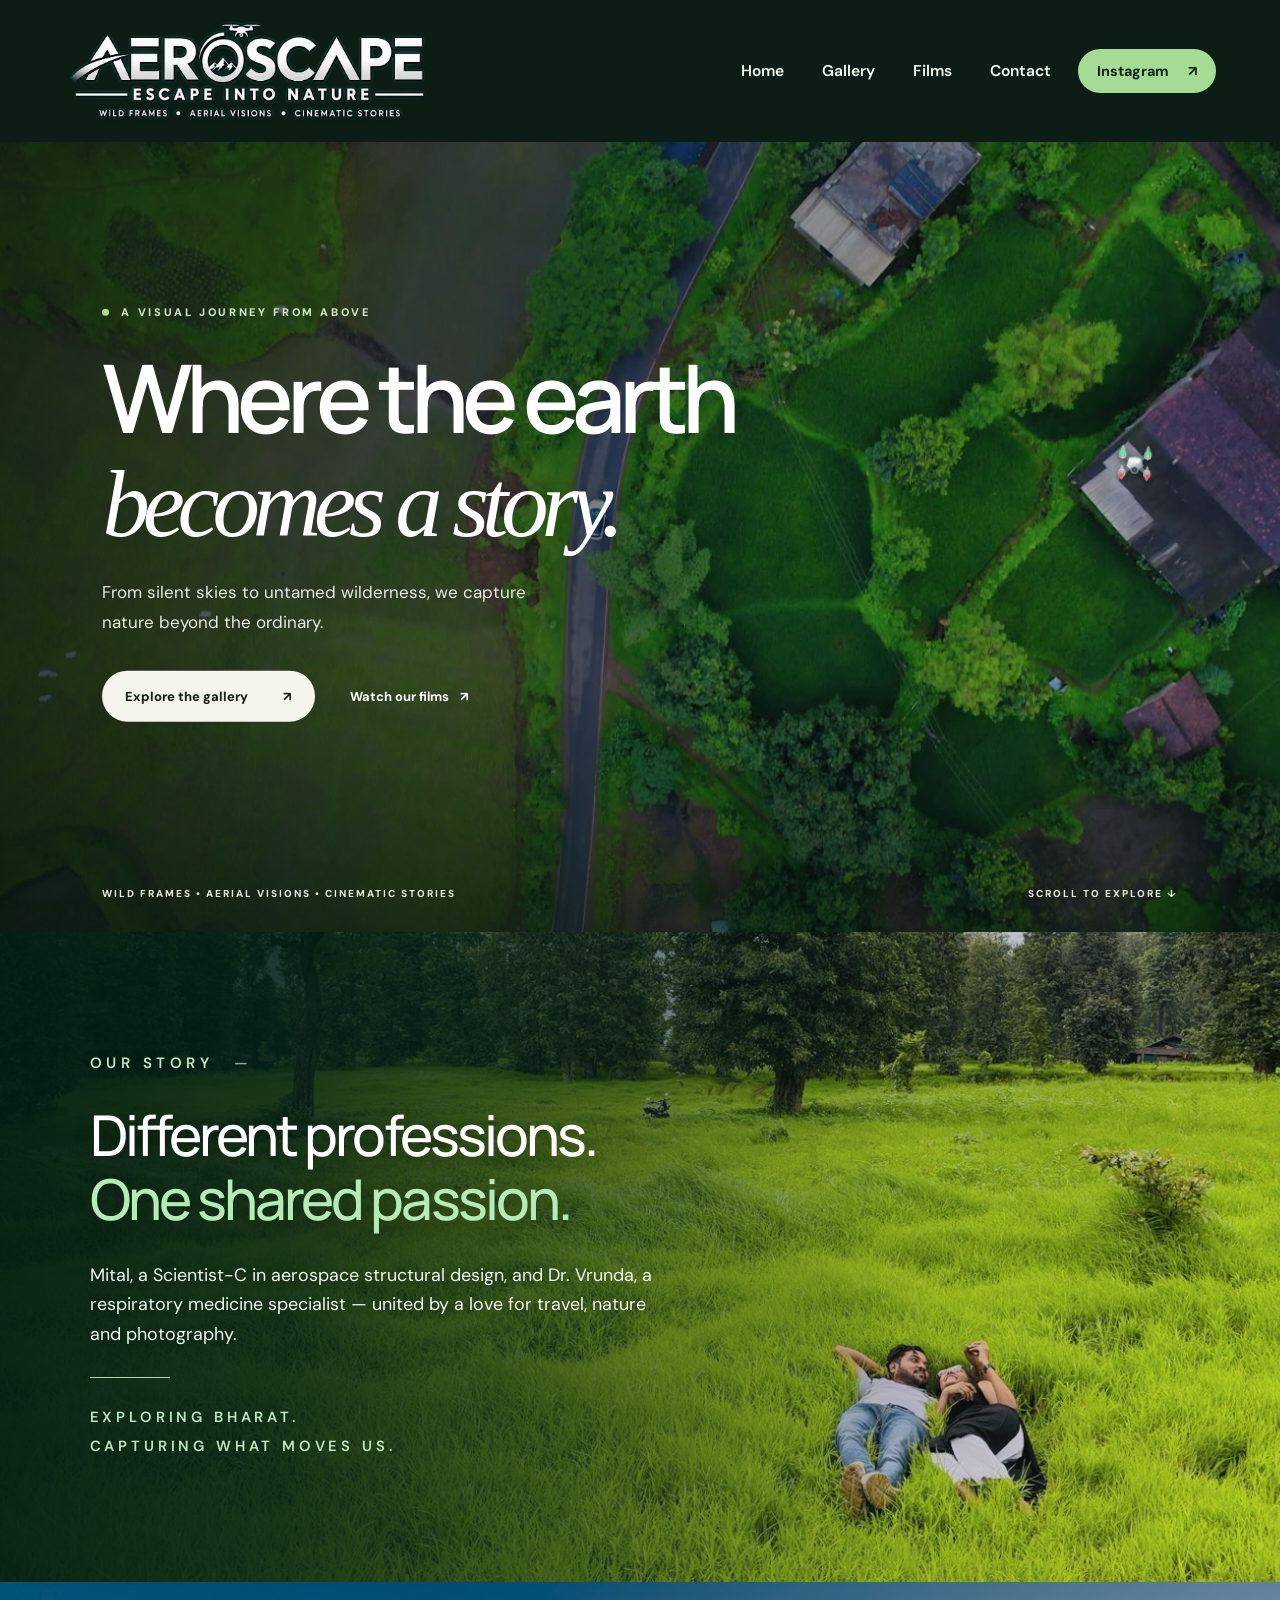
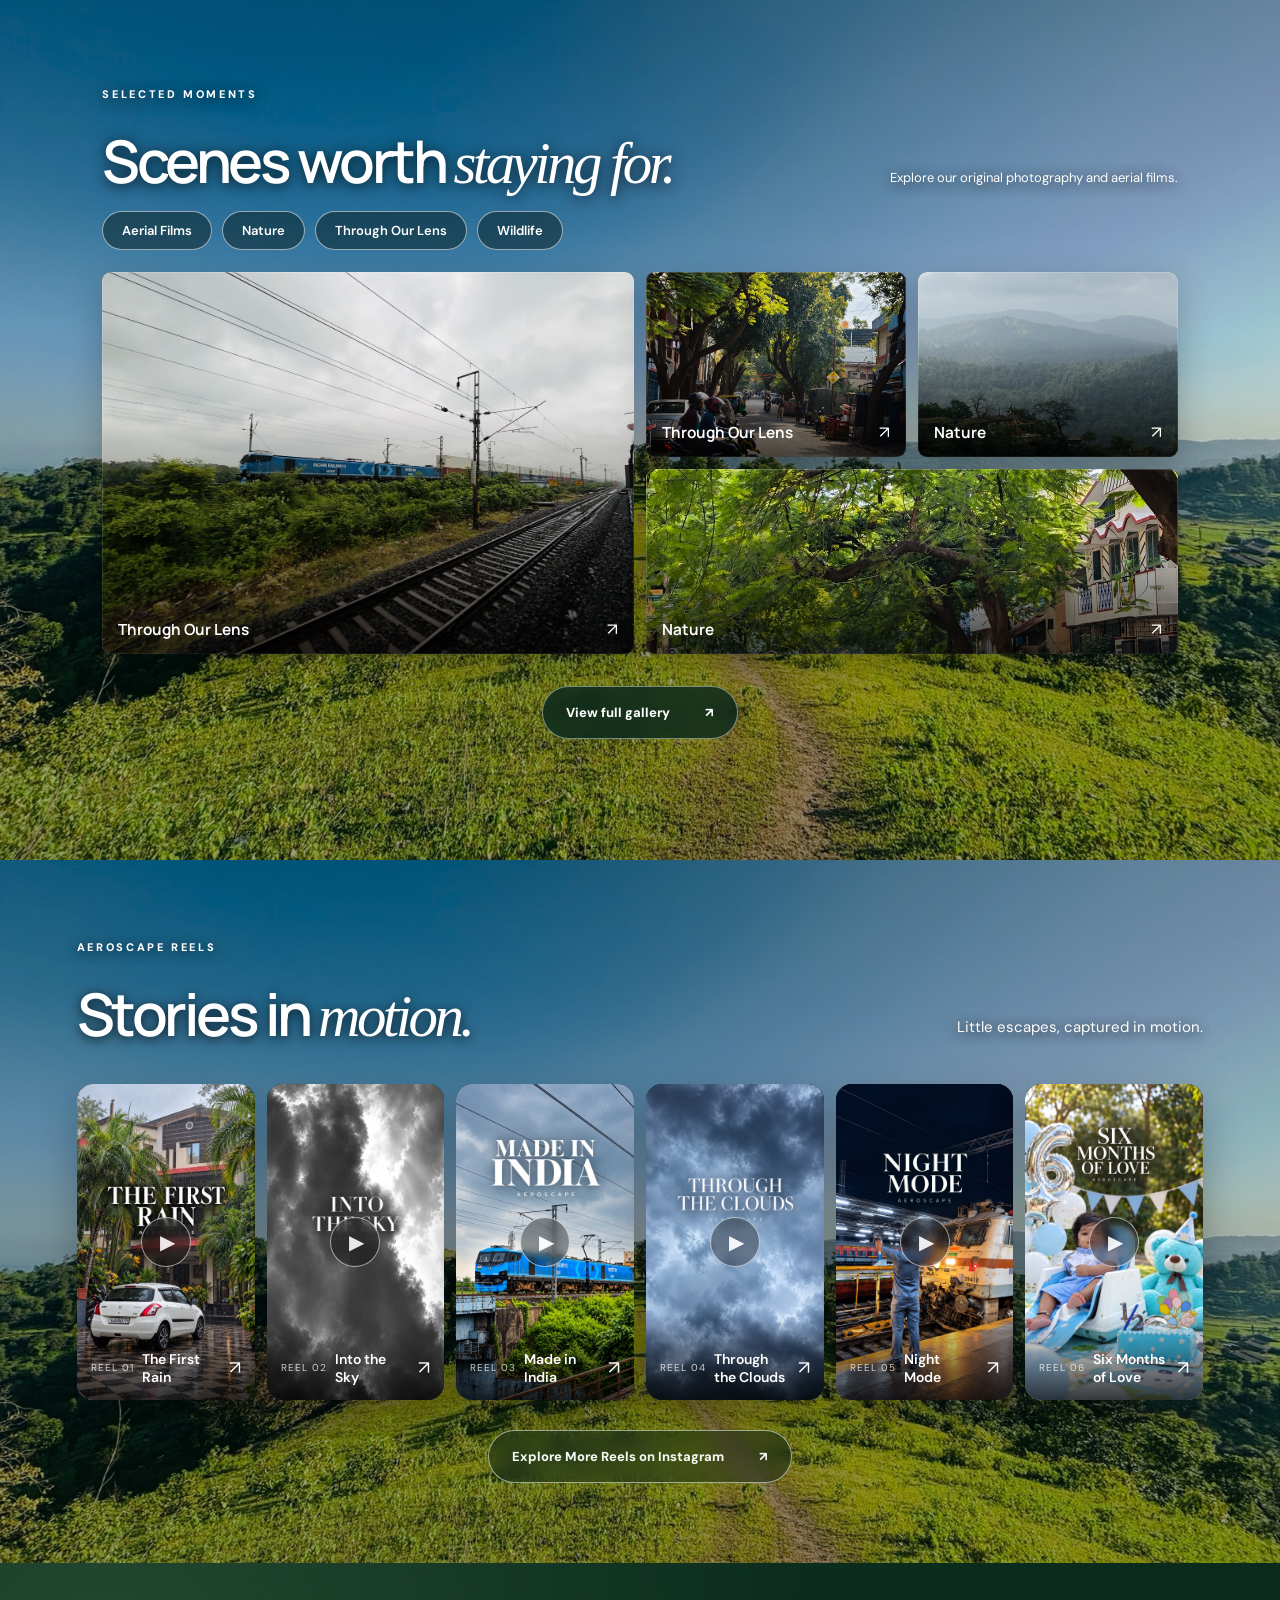
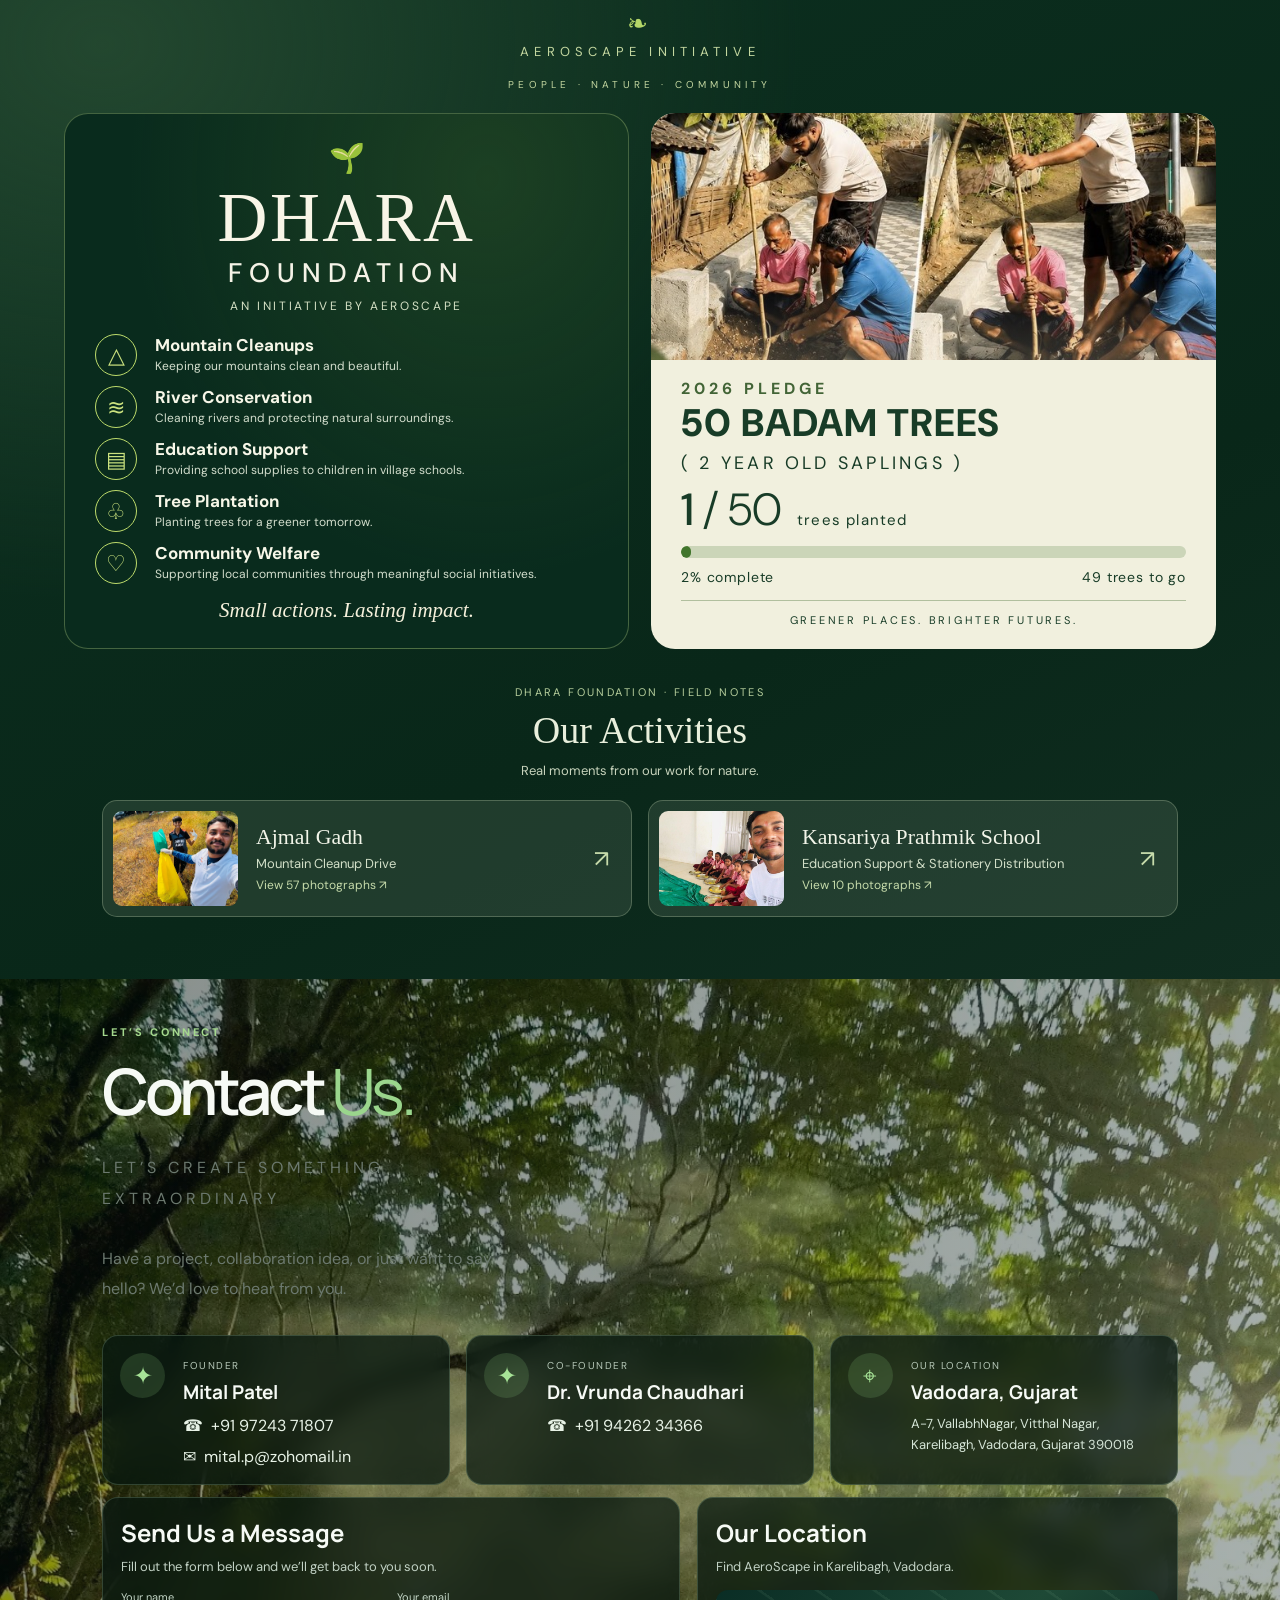
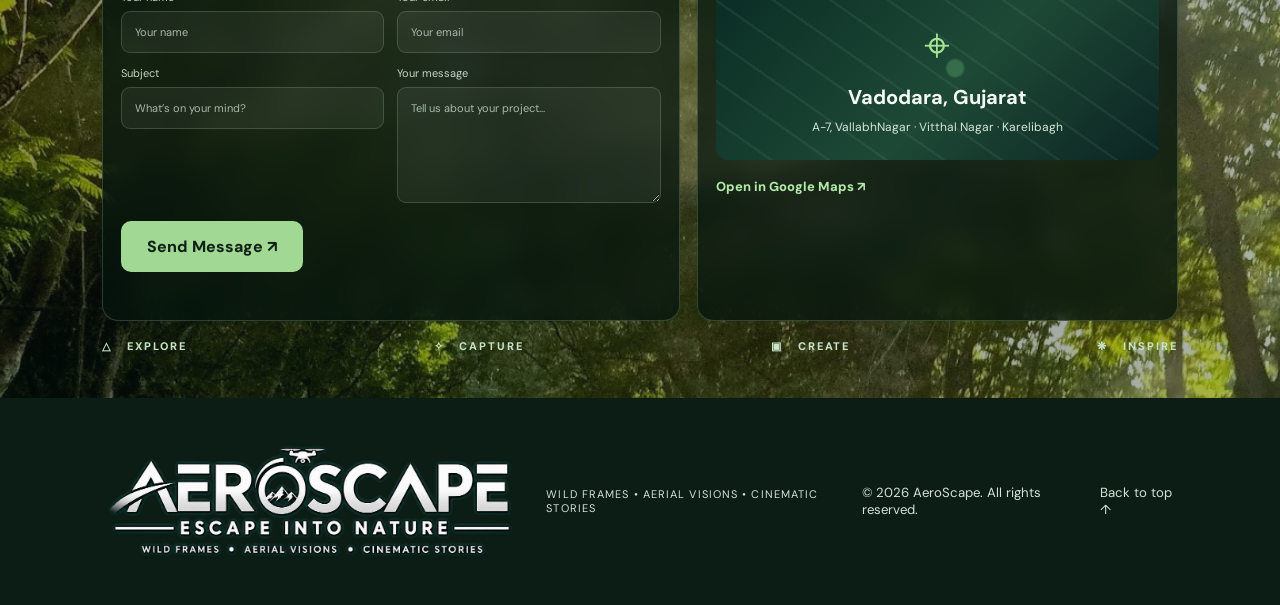
==== commit 71c32367: "Set Kansariya School activity thumbnail to selected photo 07" ====
--- a/index.html
+++ b/index.html
@@ -26,7 +26,7 @@
 <section class="intro section story-section" id="about" aria-labelledby="story-title"><div class="story-content"><p class="kicker story-eyebrow">OUR STORY <span aria-hidden="true">—</span></p><h2 id="story-title">Different professions.<br><span>One shared passion.</span></h2><p class="story-description">Mital, a Scientist-C in aerospace structural design, and Dr. Vrunda, a respiratory medicine specialist — united by a love for travel, nature and photography.</p><div class="story-rule" aria-hidden="true"></div><p class="story-signoff">EXPLORING BHARAT.<br>CAPTURING WHAT MOVES US.</p></div></section>
 <section class="work section" id="work"><div class="section-top"><div><p class="kicker">SELECTED MOMENTS</p><h2>Scenes worth <em>staying for.</em></h2></div><p>Explore our original photography and aerial films.</p></div><nav class="work-categories" aria-label="Explore gallery categories"><a href="gallery.html?category=aerial">Aerial Films</a><a href="gallery.html?category=nature">Nature</a><a href="gallery.html?category=lens">Through Our Lens</a><a href="gallery.html?category=wildlife">Wildlife</a></nav><div class="gallery"><a class="tile tall" href="gallery.html"><img alt="AeroScape original photography 1" loading="lazy" src="photo-01.webp"/><span class="tile-info"><strong>Through Our Lens</strong><span class="arrow">↗</span></span></a><a class="tile" href="gallery.html"><img alt="AeroScape original photography 2" loading="lazy" src="photo-02.webp"/><span class="tile-info"><strong>Through Our Lens</strong><span class="arrow">↗</span></span></a><a class="tile" href="gallery.html"><img alt="AeroScape original photography 3" loading="lazy" src="photo-03.webp"/><span class="tile-info"><strong>Nature</strong><span class="arrow">↗</span></span></a><a class="tile wide" href="gallery.html"><img alt="AeroScape original photography 4" loading="lazy" src="photo-04.webp"/><span class="tile-info"><strong>Nature</strong><span class="arrow">↗</span></span></a></div><p style="text-align:center;margin-top:32px"><a class="button dark" href="gallery.html">View full gallery <span>↗</span></a></p></section>
 <section class="films section reels-section" id="films" aria-labelledby="reels-title"><video class="reels-background-video" autoplay muted loop playsinline webkit-playsinline preload="auto" poster="photo-24.jpeg" aria-hidden="true" tabindex="-1"><source src="lv_0_20261021192037.mp4" type="video/mp4"/></video><div class="reels-background-tint" aria-hidden="true"></div><div class="section-top"><div><p class="kicker">AEROSCAPE REELS</p><h2 id="reels-title">Stories in <em>motion.</em></h2></div><p>Little escapes, captured in motion.</p></div><div class="reels-cover-grid"><a class="reel-cover-card" href="https://www.instagram.com/reel/Da69lkkBJ3K/" target="_blank" rel="noopener noreferrer" aria-label="Watch The First Rain on Instagram"><img src="WhatsApp%20Image%202026-10-21%20at%206.46.12%20PM.jpeg" alt="The First Rain — original AeroScape Reel cover" loading="lazy"/><span class="reel-cover-play" aria-hidden="true">▶</span><span class="reel-cover-caption"><small>REEL 01</small><strong>The First Rain</strong><span aria-hidden="true">↗</span></span></a><a class="reel-cover-card" href="https://www.instagram.com/reel/Desw922y9N2/" target="_blank" rel="noopener noreferrer" aria-label="Watch Into the Sky on Instagram"><img src="WhatsApp%20Image%202026-10-21%20at%206.46.11%20PM%20(1).jpeg" alt="Into the Sky — original AeroScape Reel cover" loading="lazy"/><span class="reel-cover-play" aria-hidden="true">▶</span><span class="reel-cover-caption"><small>REEL 02</small><strong>Into the Sky</strong><span aria-hidden="true">↗</span></span></a><a class="reel-cover-card" href="https://www.instagram.com/reel/Dd-aphuysm6/" target="_blank" rel="noopener noreferrer" aria-label="Watch Made in India on Instagram"><img src="WhatsApp%20Image%202026-10-21%20at%206.46.10%20PM.jpeg" alt="Made in India — original AeroScape Reel cover" loading="lazy"/><span class="reel-cover-play" aria-hidden="true">▶</span><span class="reel-cover-caption"><small>REEL 03</small><strong>Made in India</strong><span aria-hidden="true">↗</span></span></a><a class="reel-cover-card" href="https://www.instagram.com/reel/Da_7bWAJjHQ/" target="_blank" rel="noopener noreferrer" aria-label="Watch Through the Clouds on Instagram"><img src="WhatsApp%20Image%202026-10-21%20at%206.46.11%20PM%20(2).jpeg" alt="Through the Clouds — original AeroScape Reel cover" loading="lazy"/><span class="reel-cover-play" aria-hidden="true">▶</span><span class="reel-cover-caption"><small>REEL 04</small><strong>Through the Clouds</strong><span aria-hidden="true">↗</span></span></a><a class="reel-cover-card" href="https://www.instagram.com/reel/Dd2ovkpSFUW/" target="_blank" rel="noopener noreferrer" aria-label="Watch Night Mode on Instagram"><img src="WhatsApp%20Image%202026-10-21%20at%206.46.10%20PM%20(1).jpeg" alt="Night Mode — original AeroScape Reel cover" loading="lazy"/><span class="reel-cover-play" aria-hidden="true">▶</span><span class="reel-cover-caption"><small>REEL 05</small><strong>Night Mode</strong><span aria-hidden="true">↗</span></span></a><a class="reel-cover-card" href="https://www.instagram.com/reel/Dd0I31XvL96/" target="_blank" rel="noopener noreferrer" aria-label="Watch Six Months of Love on Instagram"><img src="WhatsApp%20Image%202026-10-21%20at%206.46.11%20PM.jpeg" alt="Six Months of Love — original AeroScape Reel cover" loading="lazy"/><span class="reel-cover-play" aria-hidden="true">▶</span><span class="reel-cover-caption"><small>REEL 06</small><strong>Six Months of Love</strong><span aria-hidden="true">↗</span></span></a></div><div class="reels-bottom"><a class="button dark" href="https://www.instagram.com/aeroscape_43/reels/" target="_blank" rel="noopener noreferrer">Explore More Reels on Instagram <span>↗</span></a></div></section>
-<section class="dhara-section" id="dhara" aria-labelledby="dhara-heading"><div class="dhara-heading"><span class="dhara-leaf" aria-hidden="true">❧</span><p>AEROSCAPE INITIATIVE</p><small>PEOPLE · NATURE · COMMUNITY</small></div><div class="dhara-panels"><article class="dhara-panel dhara-about"><div class="dhara-brand"><span class="dhara-sprout" aria-hidden="true">🌱</span><h2 id="dhara-heading">DHARA</h2><div class="dhara-foundation">FOUNDATION</div><p>AN INITIATIVE BY AEROSCAPE</p></div><div class="dhara-missions"><div class="dhara-mission"><span aria-hidden="true">△</span><div><h3>Mountain Cleanups</h3><p>Keeping our mountains clean and beautiful.</p></div></div><div class="dhara-mission"><span aria-hidden="true">≋</span><div><h3>River Conservation</h3><p>Cleaning rivers and protecting natural surroundings.</p></div></div><div class="dhara-mission"><span aria-hidden="true">▤</span><div><h3>Education Support</h3><p>Providing school supplies to children in village schools.</p></div></div><div class="dhara-mission"><span aria-hidden="true">♧</span><div><h3>Tree Plantation</h3><p>Planting trees for a greener tomorrow.</p></div></div><div class="dhara-mission"><span aria-hidden="true">♡</span><div><h3>Community Welfare</h3><p>Supporting local communities through meaningful social initiatives.</p></div></div></div><p class="dhara-tagline">Small actions. Lasting impact.</p></article><article class="dhara-panel dhara-pledge"><div class="dhara-pledge-photo" role="img" aria-label="Nature and tree planting initiative"></div><div class="dhara-pledge-info"><p class="dhara-eyebrow">2026 PLEDGE</p><h3>50 BADAM TREES</h3><p class="dhara-saplings">( 2 YEAR OLD SAPLINGS )</p><div class="dhara-count"><strong>1 <span>/ 50</span></strong><span>trees planted</span></div><div class="dhara-progress" role="progressbar" aria-label="Badam trees planted" aria-valuemin="0" aria-valuemax="50" aria-valuenow="1"><span></span></div><div class="dhara-stats"><span>2% complete</span><span>49 trees to go</span></div><p class="dhara-pledge-foot">GREENER PLACES. BRIGHTER FUTURES.</p></div></article></div><div class="dhara-activities" aria-labelledby="dhara-activities-heading"><div class="dhara-activities-heading"><p>DHARA FOUNDATION · FIELD NOTES</p><h3 id="dhara-activities-heading">Our Activities</h3><span>Real moments from our work for nature.</span></div><div class="dhara-activity-grid"><a class="dhara-activity-card" href="ajmal-gadh.html" aria-label="View Ajmal Gadh mountain cleanup photo gallery"><img src="assets/dhara/ajmal-gadh/photo-39.jpg" alt="Ajmal Gadh cleanup volunteers holding collection bags" loading="lazy"/><span class="dhara-activity-copy"><strong>Ajmal Gadh</strong><small>Mountain Cleanup Drive</small><span>View 57 photographs ↗</span></span><span class="dhara-activity-arrow" aria-hidden="true">↗</span></a><a class="dhara-activity-card" href="kansariya-school.html" aria-label="View Kansariya Prathmik School education support photo gallery"><img src="assets/dhara/kansariya-school/photo-03.jpg" alt="Schoolchildren attending education support activity at Kansariya Prathmik School" loading="lazy"/><span class="dhara-activity-copy"><strong>Kansariya Prathmik School</strong><small>Education Support &amp; Stationery Distribution</small><span>View 10 photographs ↗</span></span><span class="dhara-activity-arrow" aria-hidden="true">↗</span></a></div></div></section>
+<section class="dhara-section" id="dhara" aria-labelledby="dhara-heading"><div class="dhara-heading"><span class="dhara-leaf" aria-hidden="true">❧</span><p>AEROSCAPE INITIATIVE</p><small>PEOPLE · NATURE · COMMUNITY</small></div><div class="dhara-panels"><article class="dhara-panel dhara-about"><div class="dhara-brand"><span class="dhara-sprout" aria-hidden="true">🌱</span><h2 id="dhara-heading">DHARA</h2><div class="dhara-foundation">FOUNDATION</div><p>AN INITIATIVE BY AEROSCAPE</p></div><div class="dhara-missions"><div class="dhara-mission"><span aria-hidden="true">△</span><div><h3>Mountain Cleanups</h3><p>Keeping our mountains clean and beautiful.</p></div></div><div class="dhara-mission"><span aria-hidden="true">≋</span><div><h3>River Conservation</h3><p>Cleaning rivers and protecting natural surroundings.</p></div></div><div class="dhara-mission"><span aria-hidden="true">▤</span><div><h3>Education Support</h3><p>Providing school supplies to children in village schools.</p></div></div><div class="dhara-mission"><span aria-hidden="true">♧</span><div><h3>Tree Plantation</h3><p>Planting trees for a greener tomorrow.</p></div></div><div class="dhara-mission"><span aria-hidden="true">♡</span><div><h3>Community Welfare</h3><p>Supporting local communities through meaningful social initiatives.</p></div></div></div><p class="dhara-tagline">Small actions. Lasting impact.</p></article><article class="dhara-panel dhara-pledge"><div class="dhara-pledge-photo" role="img" aria-label="Nature and tree planting initiative"></div><div class="dhara-pledge-info"><p class="dhara-eyebrow">2026 PLEDGE</p><h3>50 BADAM TREES</h3><p class="dhara-saplings">( 2 YEAR OLD SAPLINGS )</p><div class="dhara-count"><strong>1 <span>/ 50</span></strong><span>trees planted</span></div><div class="dhara-progress" role="progressbar" aria-label="Badam trees planted" aria-valuemin="0" aria-valuemax="50" aria-valuenow="1"><span></span></div><div class="dhara-stats"><span>2% complete</span><span>49 trees to go</span></div><p class="dhara-pledge-foot">GREENER PLACES. BRIGHTER FUTURES.</p></div></article></div><div class="dhara-activities" aria-labelledby="dhara-activities-heading"><div class="dhara-activities-heading"><p>DHARA FOUNDATION · FIELD NOTES</p><h3 id="dhara-activities-heading">Our Activities</h3><span>Real moments from our work for nature.</span></div><div class="dhara-activity-grid"><a class="dhara-activity-card" href="ajmal-gadh.html" aria-label="View Ajmal Gadh mountain cleanup photo gallery"><img src="assets/dhara/ajmal-gadh/photo-39.jpg" alt="Ajmal Gadh cleanup volunteers holding collection bags" loading="lazy"/><span class="dhara-activity-copy"><strong>Ajmal Gadh</strong><small>Mountain Cleanup Drive</small><span>View 57 photographs ↗</span></span><span class="dhara-activity-arrow" aria-hidden="true">↗</span></a><a class="dhara-activity-card" href="kansariya-school.html" aria-label="View Kansariya Prathmik School education support photo gallery"><img src="assets/dhara/kansariya-school/photo-07.jpg" alt="Schoolchildren attending education support activity at Kansariya Prathmik School" loading="lazy"/><span class="dhara-activity-copy"><strong>Kansariya Prathmik School</strong><small>Education Support &amp; Stationery Distribution</small><span>View 10 photographs ↗</span></span><span class="dhara-activity-arrow" aria-hidden="true">↗</span></a></div></div></section>
 
 <section aria-labelledby="contact-title" class="contact contact-premium section" id="contact">
 <div class="contact-heading"><p class="kicker">LET’S CONNECT</p><h2 id="contact-title">Contact <em>Us.</em></h2><p class="contact-subtitle">LET’S CREATE SOMETHING EXTRAORDINARY</p><p>Have a project, collaboration idea, or just want to say hello? We’d love to hear from you.</p></div>
--- a/style.css
+++ b/style.css
@@ -255,3 +255,6 @@
 .dhara-gallery-thumbs button[aria-current="true"]{border-color:#c8e3a6}
 .dhara-gallery-thumbs img{display:block;width:65px;height:52px;object-fit:cover;border-radius:3px}
 @media(max-width:600px){.dhara-activity-card{gap:11px}.dhara-activity-card img{width:92px;height:82px}.dhara-activity-copy strong{font-size:18px}.dhara-activity-arrow{margin-right:3px}.dhara-gallery-dialog{padding:10px}.dhara-gallery-stage{gap:4px}.dhara-gallery-stage img{max-width:calc(100% - 66px);max-height:55vh}.dhara-gallery-nav{width:29px;height:34px;font-size:24px}.dhara-gallery-thumbs img{width:52px;height:45px}}
+
+/* Two Dhara Foundation activity cards: desktop side-by-side, mobile stacked. */
+.dhara-activity-grid{display:grid;grid-template-columns:repeat(2,minmax(0,1fr));gap:16px;max-width:1100px;margin:0 auto}.dhara-activity-grid .dhara-activity-card{width:100%;margin:0;min-width:0}.dhara-activity-grid .dhara-activity-copy{min-width:0}.dhara-activity-grid .dhara-activity-copy strong{font-size:clamp(17px,1.7vw,22px)}@media(max-width:760px){.dhara-activity-grid{grid-template-columns:1fr;gap:13px}}
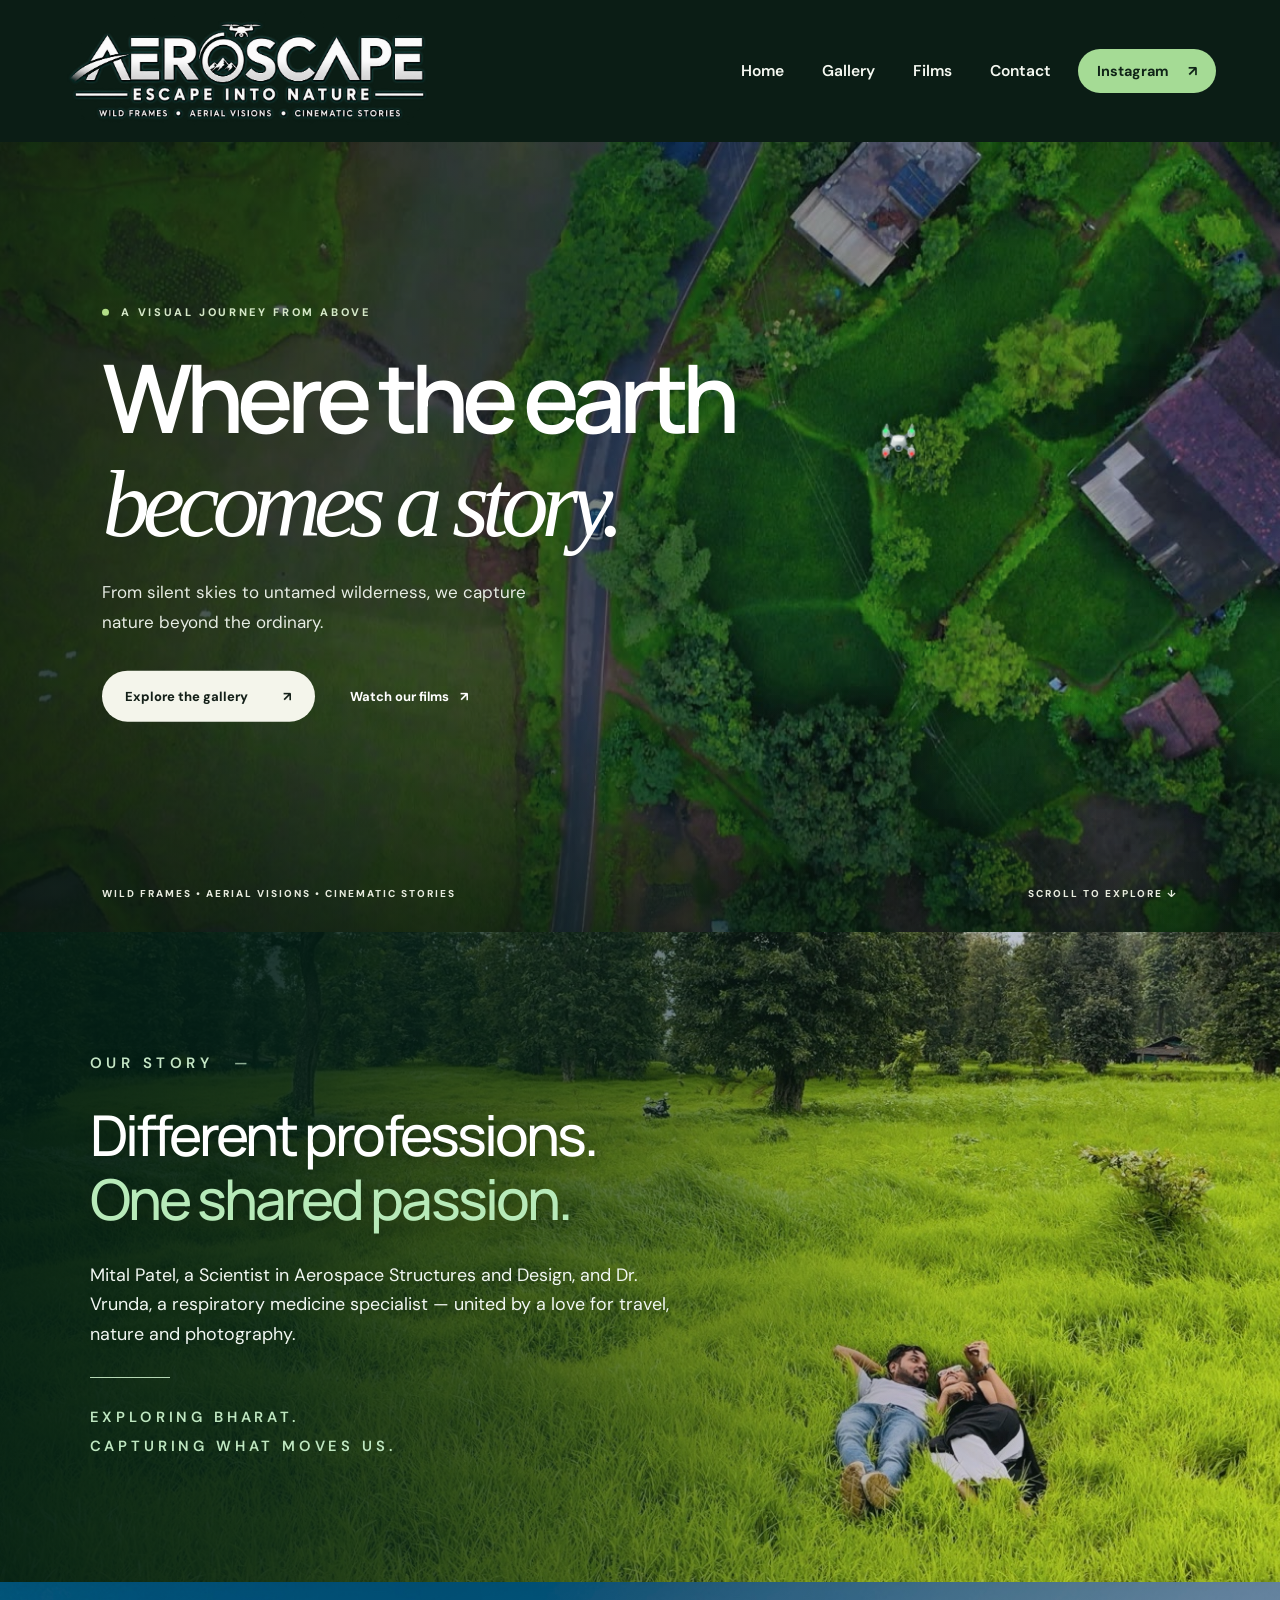
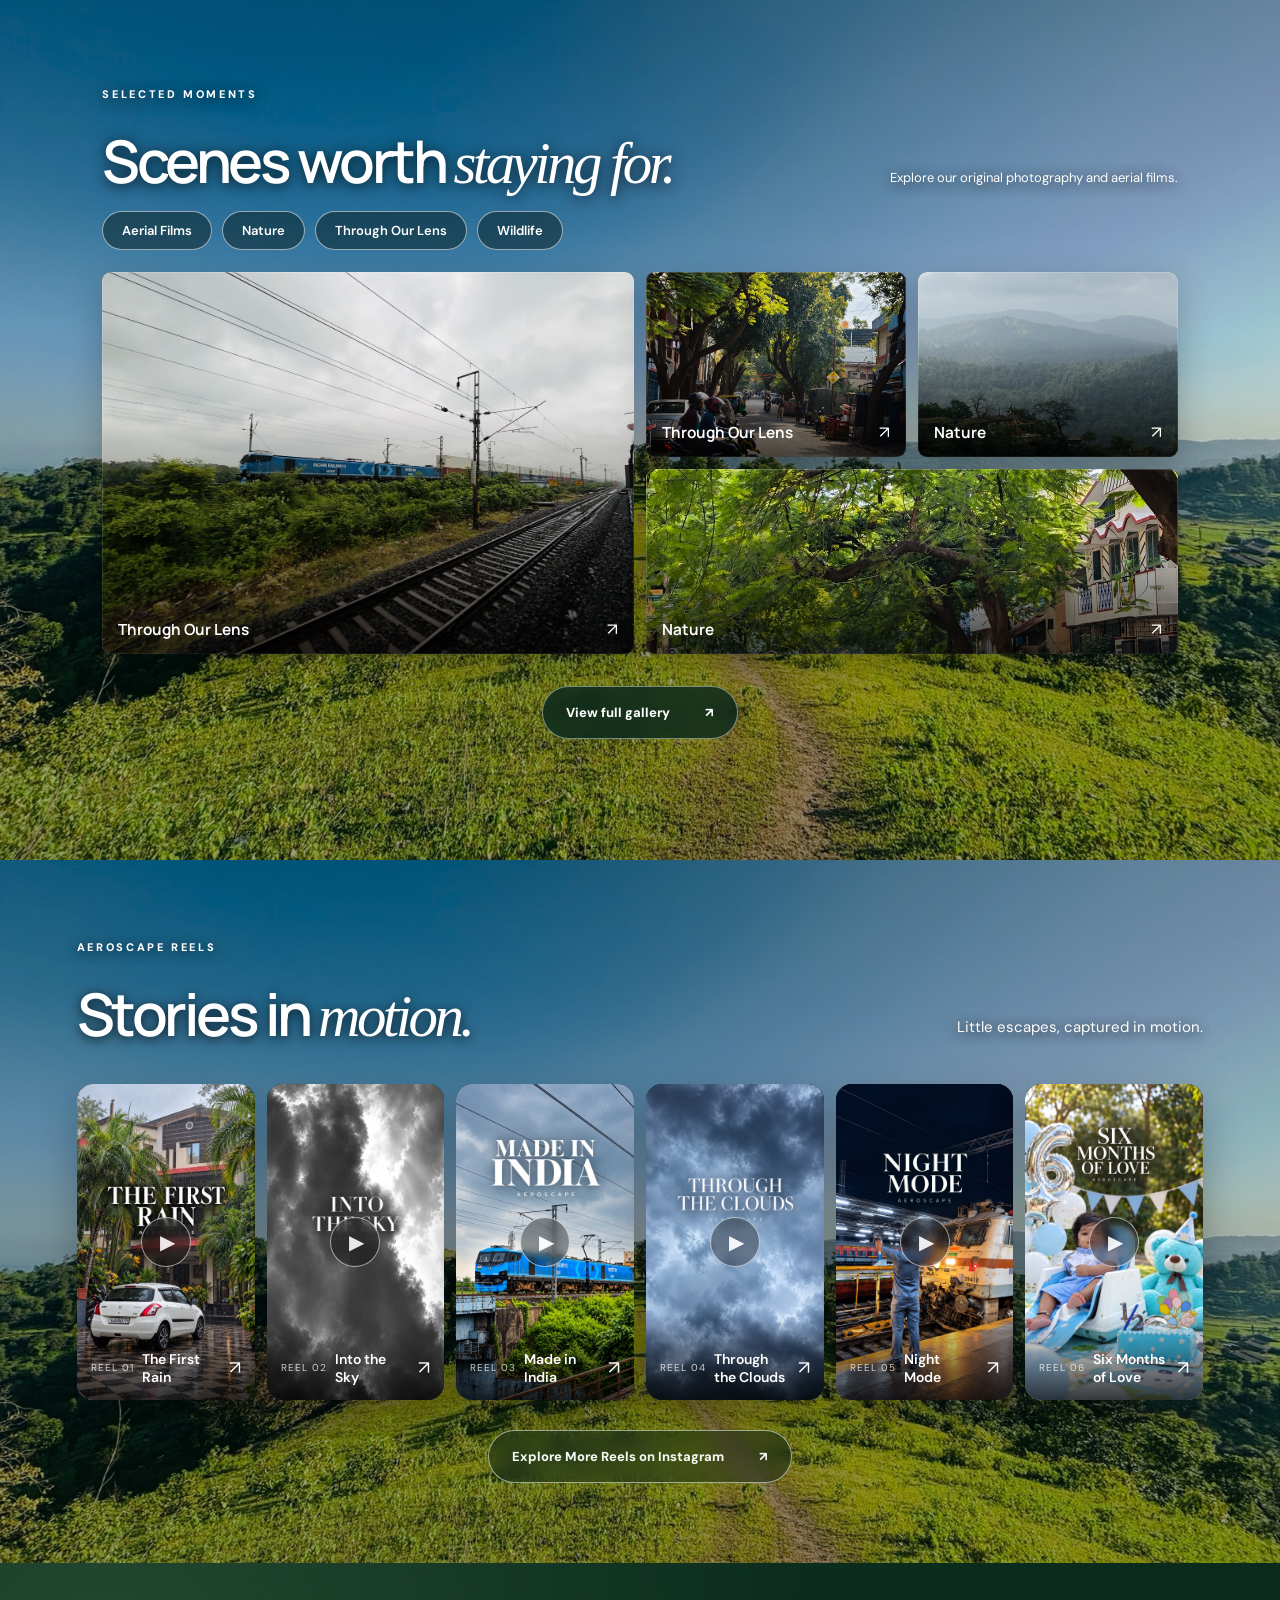
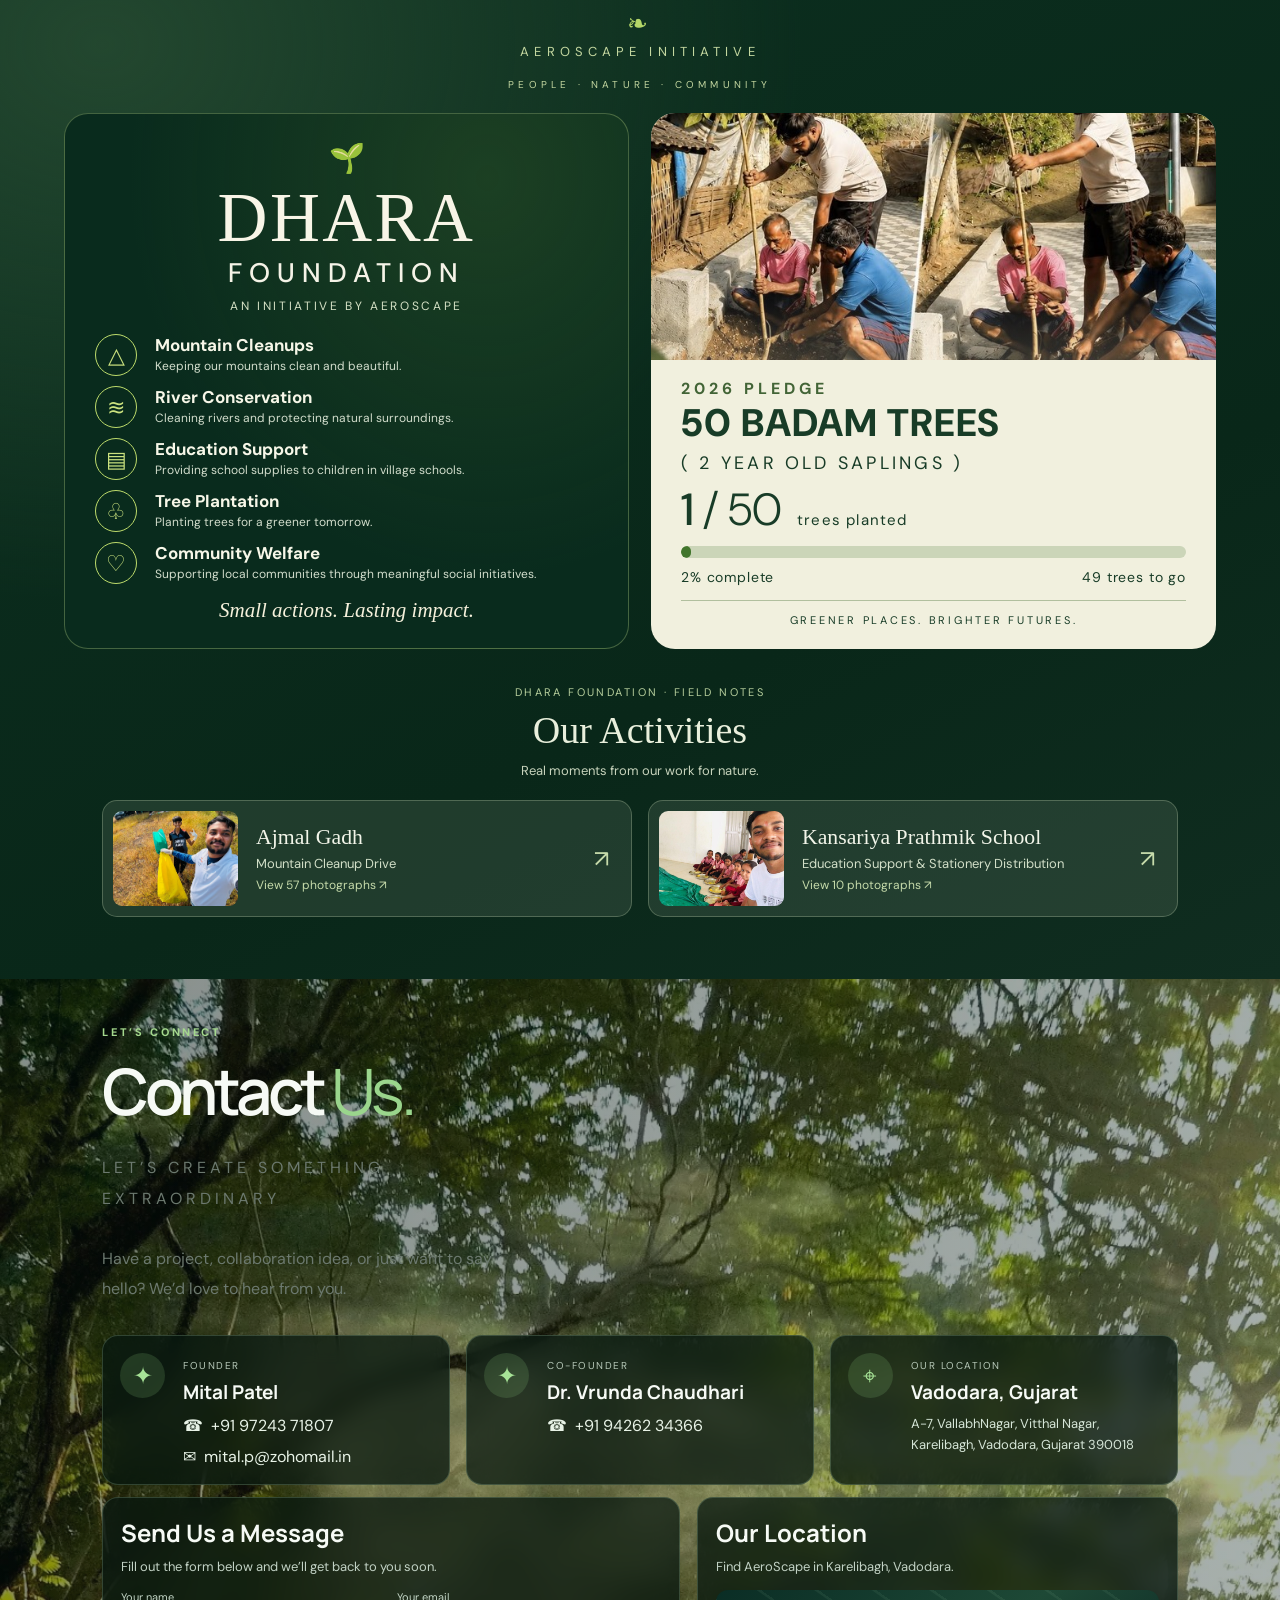
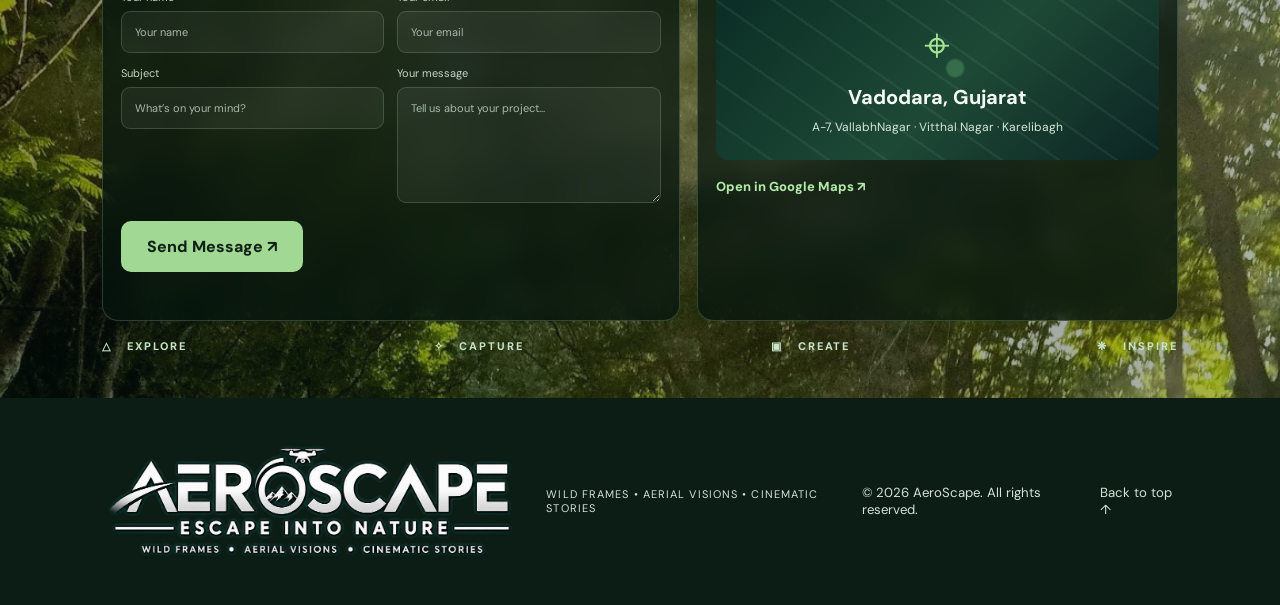
==== commit e85c7fef: "Update Mital Patel aerospace role wording in Our Story" ====
--- a/index.html
+++ b/index.html
@@ -23,7 +23,7 @@
 </style></head>
 <body><header class="header"><a aria-label="AeroScape home" class="brand hero-brand" href="#home"><img alt="AeroScape — Escape Into Nature" height="148" src="AeroScape-Corrected-Logo.png" width="440"/></a><nav id="nav"><a href="#home">Home</a><a href="gallery.html">Gallery</a><a href="#films">Films</a><a href="#contact">Contact</a></nav><a class="navcta" href="https://www.instagram.com/aeroscape_43/" rel="noopener" target="_blank">Instagram <span>↗</span></a><button aria-expanded="false" aria-label="Toggle menu" class="menu">☰</button></header>
 <main><section class="hero" id="home"><video aria-label="AeroScape drone footage of nature" autoplay="" class="heroimg hero-video" loop="" muted="" playsinline="" poster="aeroscape-hero-poster.jpg" preload="auto" webkit-playsinline=""><source src="aeroscape-hero.mp4" type="video/mp4"/></video><button aria-label="Play background drone video" class="hero-play" hidden="" type="button">▶ Play background video</button><div class="heroshade"></div><div class="hero-content"><div class="eyebrow"><span class="live-dot"></span> A VISUAL JOURNEY FROM ABOVE</div><h1>Where the earth<br/><em>becomes a story.</em></h1><p>From silent skies to untamed wilderness, we capture nature beyond the ordinary.</p><div class="hero-actions"><a class="button light" href="gallery.html">Explore the gallery <span>↗</span></a><a class="textlink" href="#films">Watch our films <span>↗</span></a></div></div><div class="hero-bottom"><span>WILD FRAMES • AERIAL VISIONS • CINEMATIC STORIES</span><span>SCROLL TO EXPLORE ↓</span></div></section>
-<section class="intro section story-section" id="about" aria-labelledby="story-title"><div class="story-content"><p class="kicker story-eyebrow">OUR STORY <span aria-hidden="true">—</span></p><h2 id="story-title">Different professions.<br><span>One shared passion.</span></h2><p class="story-description">Mital, a Scientist-C in aerospace structural design, and Dr. Vrunda, a respiratory medicine specialist — united by a love for travel, nature and photography.</p><div class="story-rule" aria-hidden="true"></div><p class="story-signoff">EXPLORING BHARAT.<br>CAPTURING WHAT MOVES US.</p></div></section>
+<section class="intro section story-section" id="about" aria-labelledby="story-title"><div class="story-content"><p class="kicker story-eyebrow">OUR STORY <span aria-hidden="true">—</span></p><h2 id="story-title">Different professions.<br><span>One shared passion.</span></h2><p class="story-description">Mital Patel, a Scientist in Aerospace Structures and Design, and Dr. Vrunda, a respiratory medicine specialist — united by a love for travel, nature and photography.</p><div class="story-rule" aria-hidden="true"></div><p class="story-signoff">EXPLORING BHARAT.<br>CAPTURING WHAT MOVES US.</p></div></section>
 <section class="work section" id="work"><div class="section-top"><div><p class="kicker">SELECTED MOMENTS</p><h2>Scenes worth <em>staying for.</em></h2></div><p>Explore our original photography and aerial films.</p></div><nav class="work-categories" aria-label="Explore gallery categories"><a href="gallery.html?category=aerial">Aerial Films</a><a href="gallery.html?category=nature">Nature</a><a href="gallery.html?category=lens">Through Our Lens</a><a href="gallery.html?category=wildlife">Wildlife</a></nav><div class="gallery"><a class="tile tall" href="gallery.html"><img alt="AeroScape original photography 1" loading="lazy" src="photo-01.webp"/><span class="tile-info"><strong>Through Our Lens</strong><span class="arrow">↗</span></span></a><a class="tile" href="gallery.html"><img alt="AeroScape original photography 2" loading="lazy" src="photo-02.webp"/><span class="tile-info"><strong>Through Our Lens</strong><span class="arrow">↗</span></span></a><a class="tile" href="gallery.html"><img alt="AeroScape original photography 3" loading="lazy" src="photo-03.webp"/><span class="tile-info"><strong>Nature</strong><span class="arrow">↗</span></span></a><a class="tile wide" href="gallery.html"><img alt="AeroScape original photography 4" loading="lazy" src="photo-04.webp"/><span class="tile-info"><strong>Nature</strong><span class="arrow">↗</span></span></a></div><p style="text-align:center;margin-top:32px"><a class="button dark" href="gallery.html">View full gallery <span>↗</span></a></p></section>
 <section class="films section reels-section" id="films" aria-labelledby="reels-title"><video class="reels-background-video" autoplay muted loop playsinline webkit-playsinline preload="auto" poster="photo-24.jpeg" aria-hidden="true" tabindex="-1"><source src="lv_0_20261021192037.mp4" type="video/mp4"/></video><div class="reels-background-tint" aria-hidden="true"></div><div class="section-top"><div><p class="kicker">AEROSCAPE REELS</p><h2 id="reels-title">Stories in <em>motion.</em></h2></div><p>Little escapes, captured in motion.</p></div><div class="reels-cover-grid"><a class="reel-cover-card" href="https://www.instagram.com/reel/Da69lkkBJ3K/" target="_blank" rel="noopener noreferrer" aria-label="Watch The First Rain on Instagram"><img src="WhatsApp%20Image%202026-10-21%20at%206.46.12%20PM.jpeg" alt="The First Rain — original AeroScape Reel cover" loading="lazy"/><span class="reel-cover-play" aria-hidden="true">▶</span><span class="reel-cover-caption"><small>REEL 01</small><strong>The First Rain</strong><span aria-hidden="true">↗</span></span></a><a class="reel-cover-card" href="https://www.instagram.com/reel/Desw922y9N2/" target="_blank" rel="noopener noreferrer" aria-label="Watch Into the Sky on Instagram"><img src="WhatsApp%20Image%202026-10-21%20at%206.46.11%20PM%20(1).jpeg" alt="Into the Sky — original AeroScape Reel cover" loading="lazy"/><span class="reel-cover-play" aria-hidden="true">▶</span><span class="reel-cover-caption"><small>REEL 02</small><strong>Into the Sky</strong><span aria-hidden="true">↗</span></span></a><a class="reel-cover-card" href="https://www.instagram.com/reel/Dd-aphuysm6/" target="_blank" rel="noopener noreferrer" aria-label="Watch Made in India on Instagram"><img src="WhatsApp%20Image%202026-10-21%20at%206.46.10%20PM.jpeg" alt="Made in India — original AeroScape Reel cover" loading="lazy"/><span class="reel-cover-play" aria-hidden="true">▶</span><span class="reel-cover-caption"><small>REEL 03</small><strong>Made in India</strong><span aria-hidden="true">↗</span></span></a><a class="reel-cover-card" href="https://www.instagram.com/reel/Da_7bWAJjHQ/" target="_blank" rel="noopener noreferrer" aria-label="Watch Through the Clouds on Instagram"><img src="WhatsApp%20Image%202026-10-21%20at%206.46.11%20PM%20(2).jpeg" alt="Through the Clouds — original AeroScape Reel cover" loading="lazy"/><span class="reel-cover-play" aria-hidden="true">▶</span><span class="reel-cover-caption"><small>REEL 04</small><strong>Through the Clouds</strong><span aria-hidden="true">↗</span></span></a><a class="reel-cover-card" href="https://www.instagram.com/reel/Dd2ovkpSFUW/" target="_blank" rel="noopener noreferrer" aria-label="Watch Night Mode on Instagram"><img src="WhatsApp%20Image%202026-10-21%20at%206.46.10%20PM%20(1).jpeg" alt="Night Mode — original AeroScape Reel cover" loading="lazy"/><span class="reel-cover-play" aria-hidden="true">▶</span><span class="reel-cover-caption"><small>REEL 05</small><strong>Night Mode</strong><span aria-hidden="true">↗</span></span></a><a class="reel-cover-card" href="https://www.instagram.com/reel/Dd0I31XvL96/" target="_blank" rel="noopener noreferrer" aria-label="Watch Six Months of Love on Instagram"><img src="WhatsApp%20Image%202026-10-21%20at%206.46.11%20PM.jpeg" alt="Six Months of Love — original AeroScape Reel cover" loading="lazy"/><span class="reel-cover-play" aria-hidden="true">▶</span><span class="reel-cover-caption"><small>REEL 06</small><strong>Six Months of Love</strong><span aria-hidden="true">↗</span></span></a></div><div class="reels-bottom"><a class="button dark" href="https://www.instagram.com/aeroscape_43/reels/" target="_blank" rel="noopener noreferrer">Explore More Reels on Instagram <span>↗</span></a></div></section>
 <section class="dhara-section" id="dhara" aria-labelledby="dhara-heading"><div class="dhara-heading"><span class="dhara-leaf" aria-hidden="true">❧</span><p>AEROSCAPE INITIATIVE</p><small>PEOPLE · NATURE · COMMUNITY</small></div><div class="dhara-panels"><article class="dhara-panel dhara-about"><div class="dhara-brand"><span class="dhara-sprout" aria-hidden="true">🌱</span><h2 id="dhara-heading">DHARA</h2><div class="dhara-foundation">FOUNDATION</div><p>AN INITIATIVE BY AEROSCAPE</p></div><div class="dhara-missions"><div class="dhara-mission"><span aria-hidden="true">△</span><div><h3>Mountain Cleanups</h3><p>Keeping our mountains clean and beautiful.</p></div></div><div class="dhara-mission"><span aria-hidden="true">≋</span><div><h3>River Conservation</h3><p>Cleaning rivers and protecting natural surroundings.</p></div></div><div class="dhara-mission"><span aria-hidden="true">▤</span><div><h3>Education Support</h3><p>Providing school supplies to children in village schools.</p></div></div><div class="dhara-mission"><span aria-hidden="true">♧</span><div><h3>Tree Plantation</h3><p>Planting trees for a greener tomorrow.</p></div></div><div class="dhara-mission"><span aria-hidden="true">♡</span><div><h3>Community Welfare</h3><p>Supporting local communities through meaningful social initiatives.</p></div></div></div><p class="dhara-tagline">Small actions. Lasting impact.</p></article><article class="dhara-panel dhara-pledge"><div class="dhara-pledge-photo" role="img" aria-label="Nature and tree planting initiative"></div><div class="dhara-pledge-info"><p class="dhara-eyebrow">2026 PLEDGE</p><h3>50 BADAM TREES</h3><p class="dhara-saplings">( 2 YEAR OLD SAPLINGS )</p><div class="dhara-count"><strong>1 <span>/ 50</span></strong><span>trees planted</span></div><div class="dhara-progress" role="progressbar" aria-label="Badam trees planted" aria-valuemin="0" aria-valuemax="50" aria-valuenow="1"><span></span></div><div class="dhara-stats"><span>2% complete</span><span>49 trees to go</span></div><p class="dhara-pledge-foot">GREENER PLACES. BRIGHTER FUTURES.</p></div></article></div><div class="dhara-activities" aria-labelledby="dhara-activities-heading"><div class="dhara-activities-heading"><p>DHARA FOUNDATION · FIELD NOTES</p><h3 id="dhara-activities-heading">Our Activities</h3><span>Real moments from our work for nature.</span></div><div class="dhara-activity-grid"><a class="dhara-activity-card" href="ajmal-gadh.html" aria-label="View Ajmal Gadh mountain cleanup photo gallery"><img src="assets/dhara/ajmal-gadh/photo-39.jpg" alt="Ajmal Gadh cleanup volunteers holding collection bags" loading="lazy"/><span class="dhara-activity-copy"><strong>Ajmal Gadh</strong><small>Mountain Cleanup Drive</small><span>View 57 photographs ↗</span></span><span class="dhara-activity-arrow" aria-hidden="true">↗</span></a><a class="dhara-activity-card" href="kansariya-school.html" aria-label="View Kansariya Prathmik School education support photo gallery"><img src="assets/dhara/kansariya-school/photo-07.jpg" alt="Schoolchildren attending education support activity at Kansariya Prathmik School" loading="lazy"/><span class="dhara-activity-copy"><strong>Kansariya Prathmik School</strong><small>Education Support &amp; Stationery Distribution</small><span>View 10 photographs ↗</span></span><span class="dhara-activity-arrow" aria-hidden="true">↗</span></a></div></div></section>
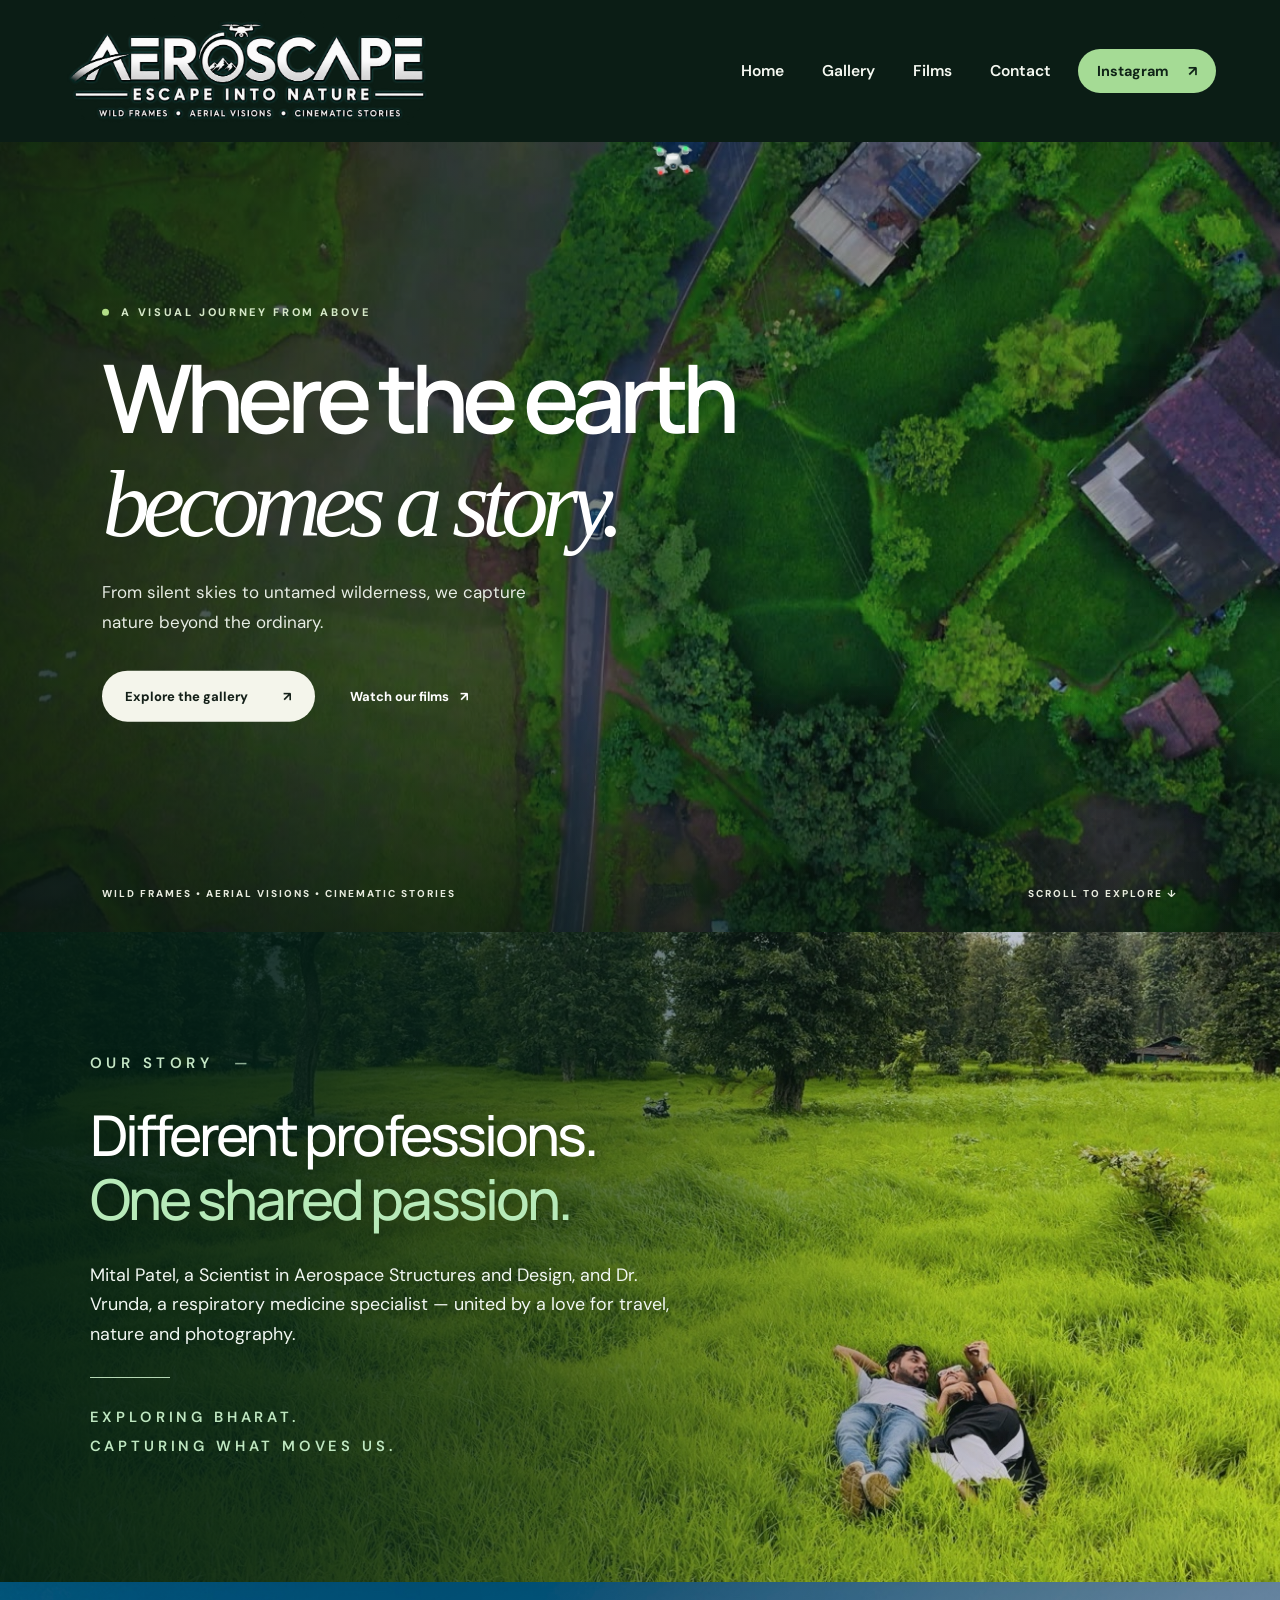
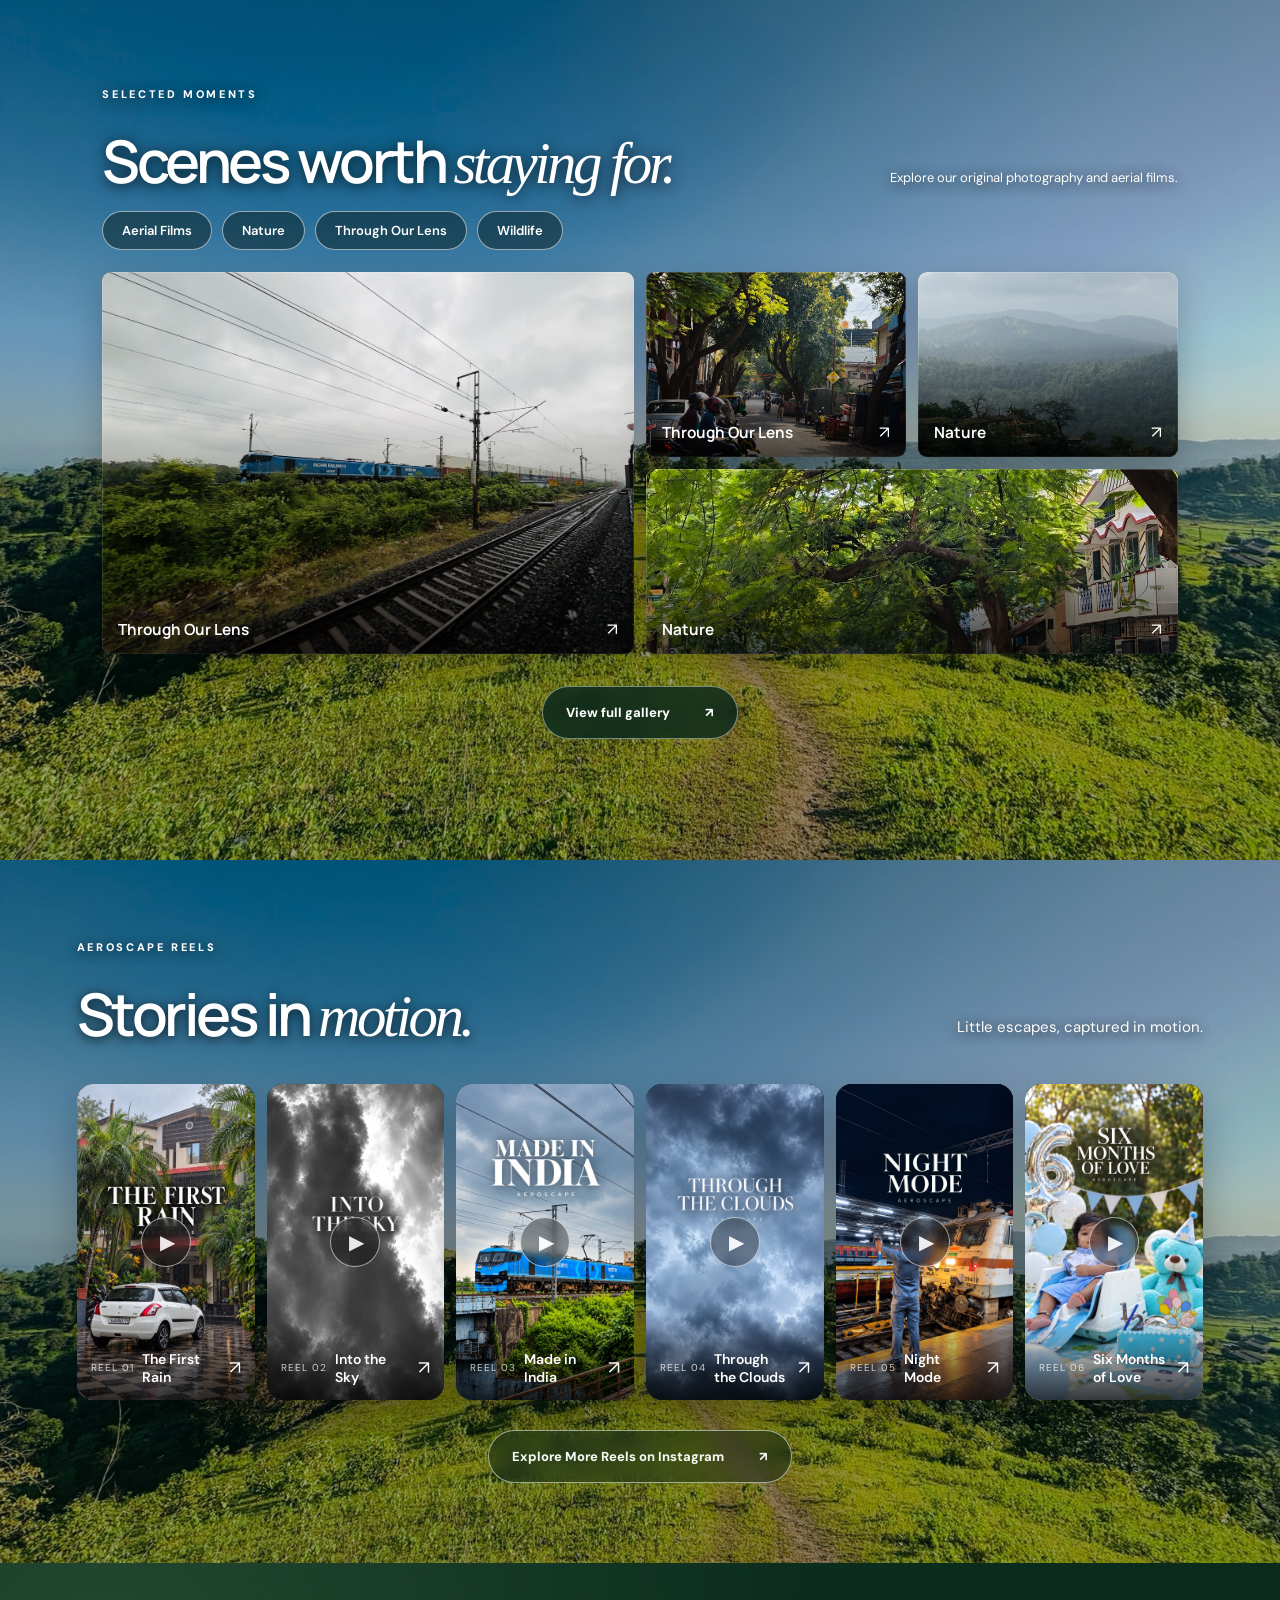
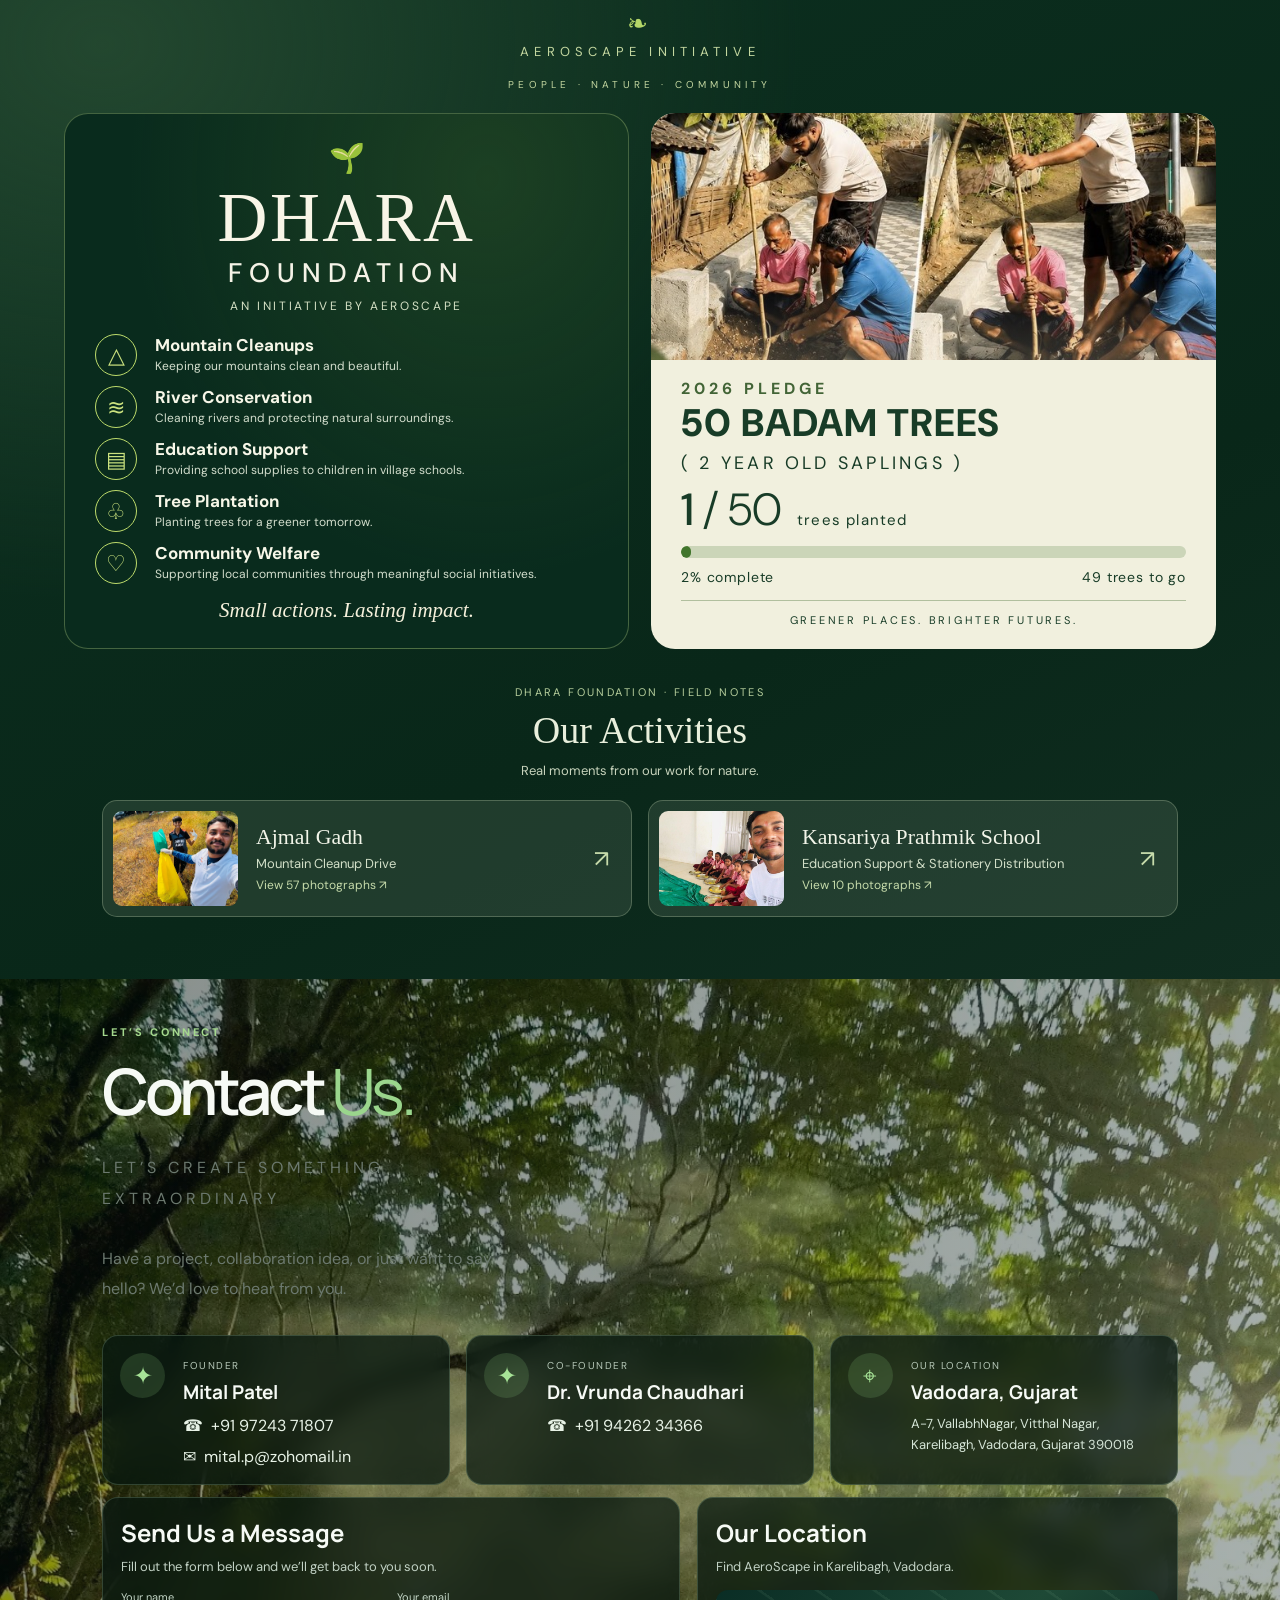
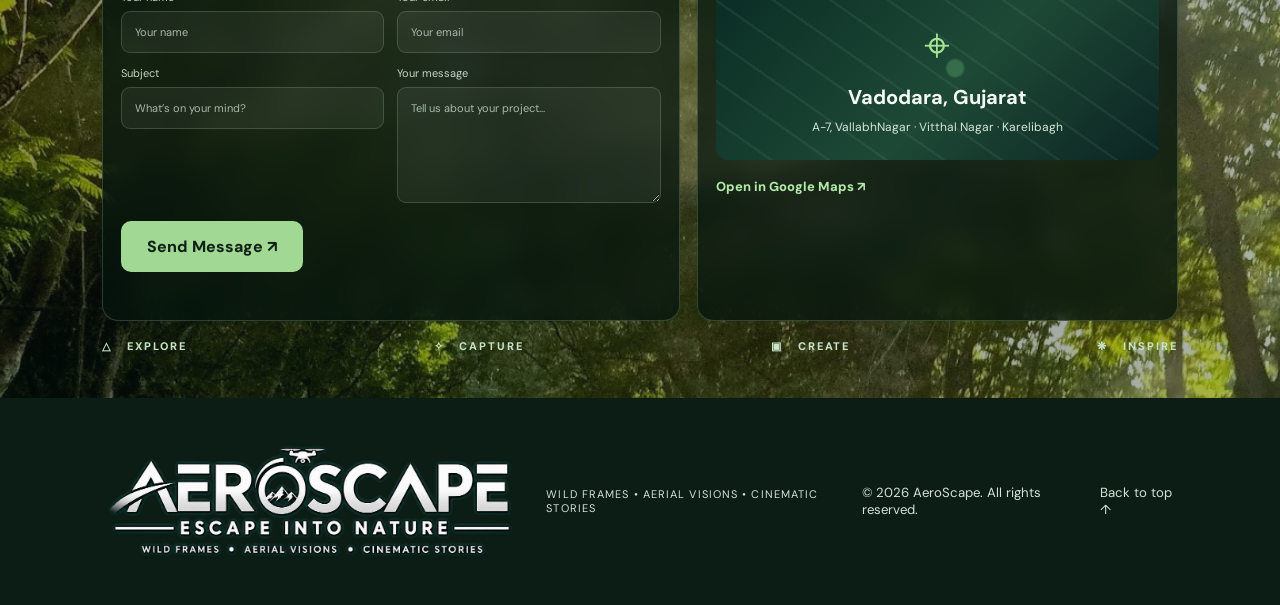
==== commit f8812c1e: "Optimize homepage search title description and canonical URL" ====
--- a/index.html
+++ b/index.html
@@ -1,6 +1,6 @@
 <!DOCTYPE html>
 
-<html lang="en"><head><meta charset="utf-8"/><meta content="width=device-width,initial-scale=1" name="viewport"/><meta content="#101a16" name="theme-color"/><meta content="AeroScape — Nature, villages and quiet roads. A visual journal from above." name="description"/><title>AeroScape — Stories from Above</title><link href="https://fonts.googleapis.com" rel="preconnect"/><link crossorigin="" href="https://fonts.gstatic.com" rel="preconnect"/><link href="https://fonts.googleapis.com/css2?family=DM+Sans:wght@400;500;600;700&amp;family=Manrope:wght@400;500;600;700;800&amp;display=swap" rel="stylesheet"/><link href="https://fonts.googleapis.com/css2?family=DM+Sans:wght@400;500;600;700&amp;family=Manrope:wght@400;500;600;700;800&amp;family=DM+Serif+Display:ital@0;1&amp;display=swap" rel="stylesheet"/><link href="style.css?v=drone-visible-2" rel="stylesheet"/><style id="reels-layout-fix">
+<html lang="en"><head><meta charset="utf-8"/><meta content="width=device-width,initial-scale=1" name="viewport"/><meta content="#101a16" name="theme-color"/><meta content="Explore AeroScape drone, nature and travel photography in India. Discover aerial landscapes, visual stories and Dhara Foundation community initiatives." name="description"/><title>AeroScape | Drone, Nature &amp; Travel Photography in India</title><link href="https://fonts.googleapis.com" rel="preconnect"/><link crossorigin="" href="https://fonts.gstatic.com" rel="preconnect"/><link href="https://fonts.googleapis.com/css2?family=DM+Sans:wght@400;500;600;700&amp;family=Manrope:wght@400;500;600;700;800&amp;display=swap" rel="stylesheet"/><link href="https://fonts.googleapis.com/css2?family=DM+Sans:wght@400;500;600;700&amp;family=Manrope:wght@400;500;600;700;800&amp;family=DM+Serif+Display:ital@0;1&amp;display=swap" rel="stylesheet"/><link href="style.css?v=drone-visible-2" rel="stylesheet"/><style id="reels-layout-fix">
 /* Critical reel layout is inlined to avoid stale external CSS */
 #films.reels-section{background:#0b241b;color:#fff;padding:80px clamp(18px,6vw,96px)}
 #films .reels-cover-grid{display:grid!important;grid-template-columns:repeat(6,minmax(0,1fr))!important;gap:12px!important;max-width:1320px!important;width:100%!important;margin:30px auto 0!important;align-items:start!important}
@@ -20,7 +20,7 @@
 #films .section-top h2,#films .section-top>p,#films .kicker{color:#fff!important;text-shadow:0 2px 12px rgba(0,0,0,.8)}
 #films .reels-bottom .button{backdrop-filter:blur(8px);background:rgba(4,27,19,.45)!important}
 @media(prefers-reduced-motion:reduce){#films .reels-background-video{display:none!important}}
-</style></head>
+</style><link rel="canonical" href="https://aeroscape.pages.dev/"/></head>
 <body><header class="header"><a aria-label="AeroScape home" class="brand hero-brand" href="#home"><img alt="AeroScape — Escape Into Nature" height="148" src="AeroScape-Corrected-Logo.png" width="440"/></a><nav id="nav"><a href="#home">Home</a><a href="gallery.html">Gallery</a><a href="#films">Films</a><a href="#contact">Contact</a></nav><a class="navcta" href="https://www.instagram.com/aeroscape_43/" rel="noopener" target="_blank">Instagram <span>↗</span></a><button aria-expanded="false" aria-label="Toggle menu" class="menu">☰</button></header>
 <main><section class="hero" id="home"><video aria-label="AeroScape drone footage of nature" autoplay="" class="heroimg hero-video" loop="" muted="" playsinline="" poster="aeroscape-hero-poster.jpg" preload="auto" webkit-playsinline=""><source src="aeroscape-hero.mp4" type="video/mp4"/></video><button aria-label="Play background drone video" class="hero-play" hidden="" type="button">▶ Play background video</button><div class="heroshade"></div><div class="hero-content"><div class="eyebrow"><span class="live-dot"></span> A VISUAL JOURNEY FROM ABOVE</div><h1>Where the earth<br/><em>becomes a story.</em></h1><p>From silent skies to untamed wilderness, we capture nature beyond the ordinary.</p><div class="hero-actions"><a class="button light" href="gallery.html">Explore the gallery <span>↗</span></a><a class="textlink" href="#films">Watch our films <span>↗</span></a></div></div><div class="hero-bottom"><span>WILD FRAMES • AERIAL VISIONS • CINEMATIC STORIES</span><span>SCROLL TO EXPLORE ↓</span></div></section>
 <section class="intro section story-section" id="about" aria-labelledby="story-title"><div class="story-content"><p class="kicker story-eyebrow">OUR STORY <span aria-hidden="true">—</span></p><h2 id="story-title">Different professions.<br><span>One shared passion.</span></h2><p class="story-description">Mital Patel, a Scientist in Aerospace Structures and Design, and Dr. Vrunda, a respiratory medicine specialist — united by a love for travel, nature and photography.</p><div class="story-rule" aria-hidden="true"></div><p class="story-signoff">EXPLORING BHARAT.<br>CAPTURING WHAT MOVES US.</p></div></section>
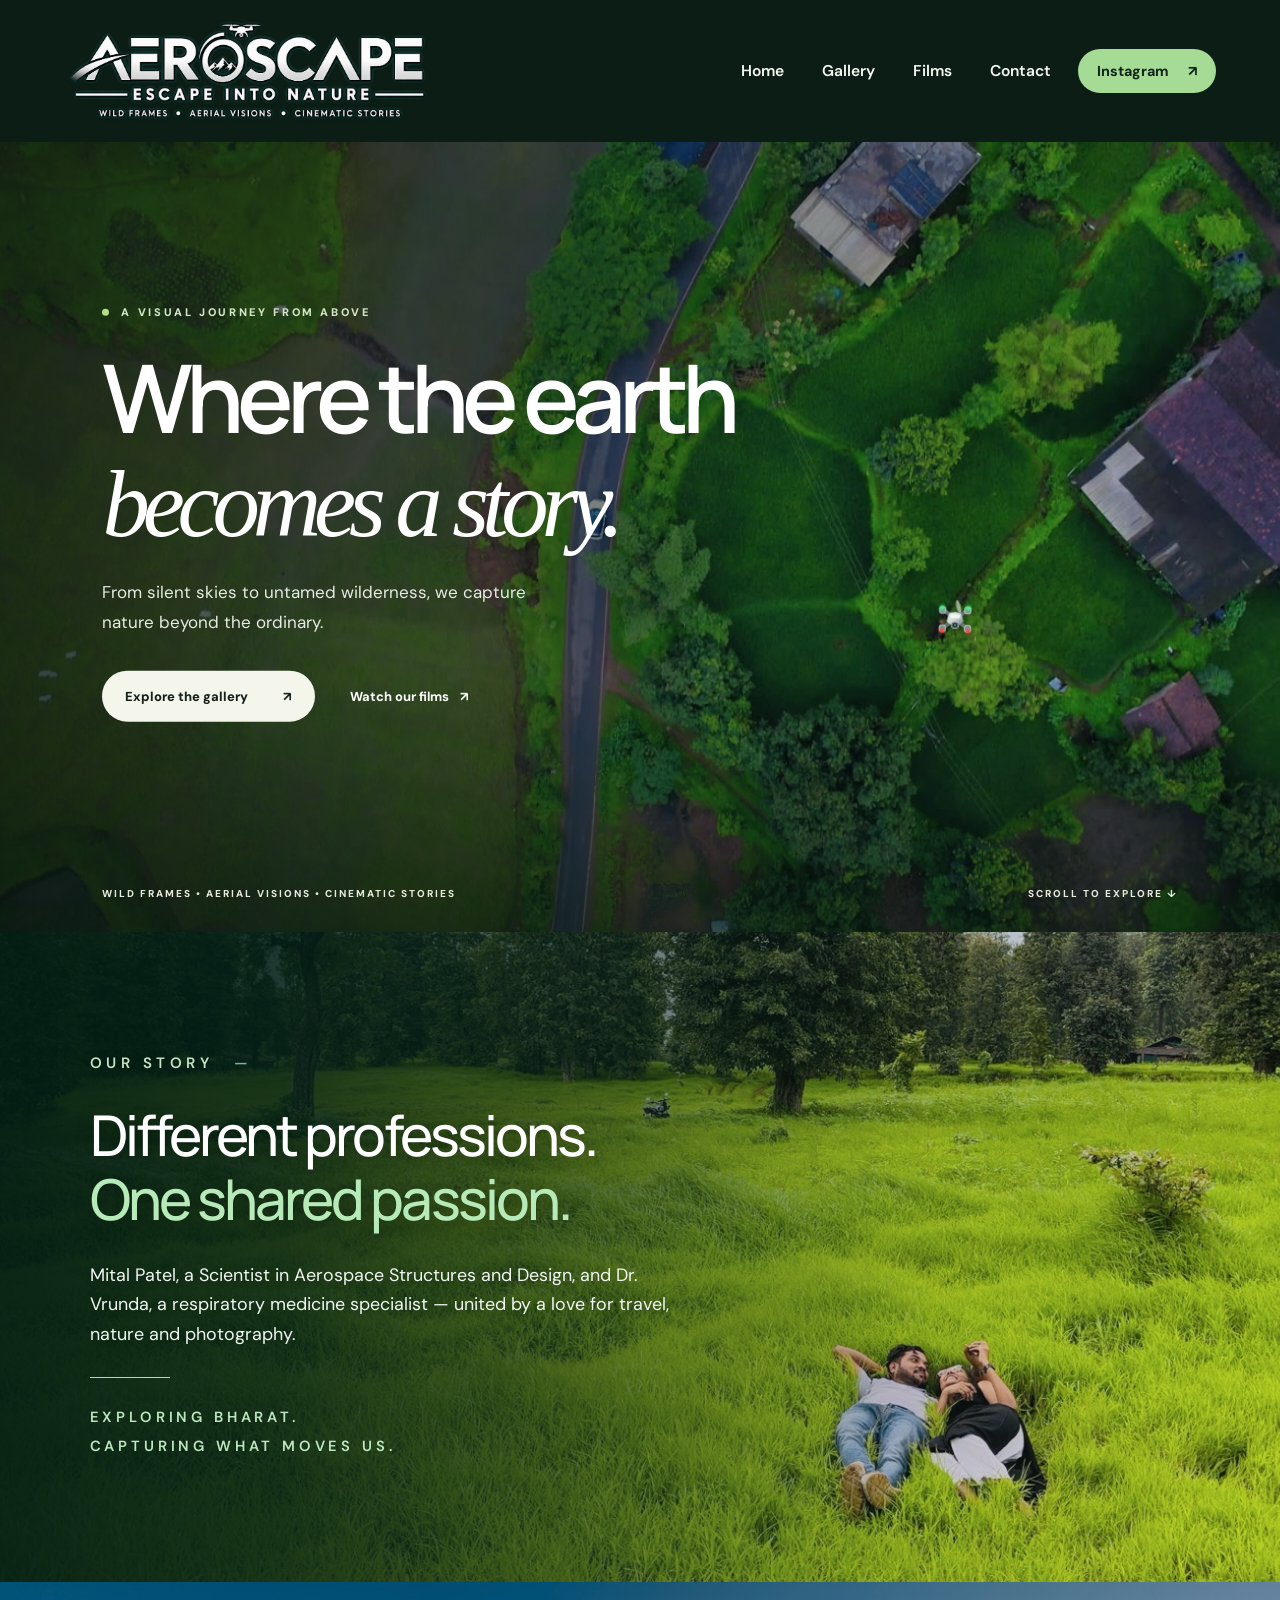
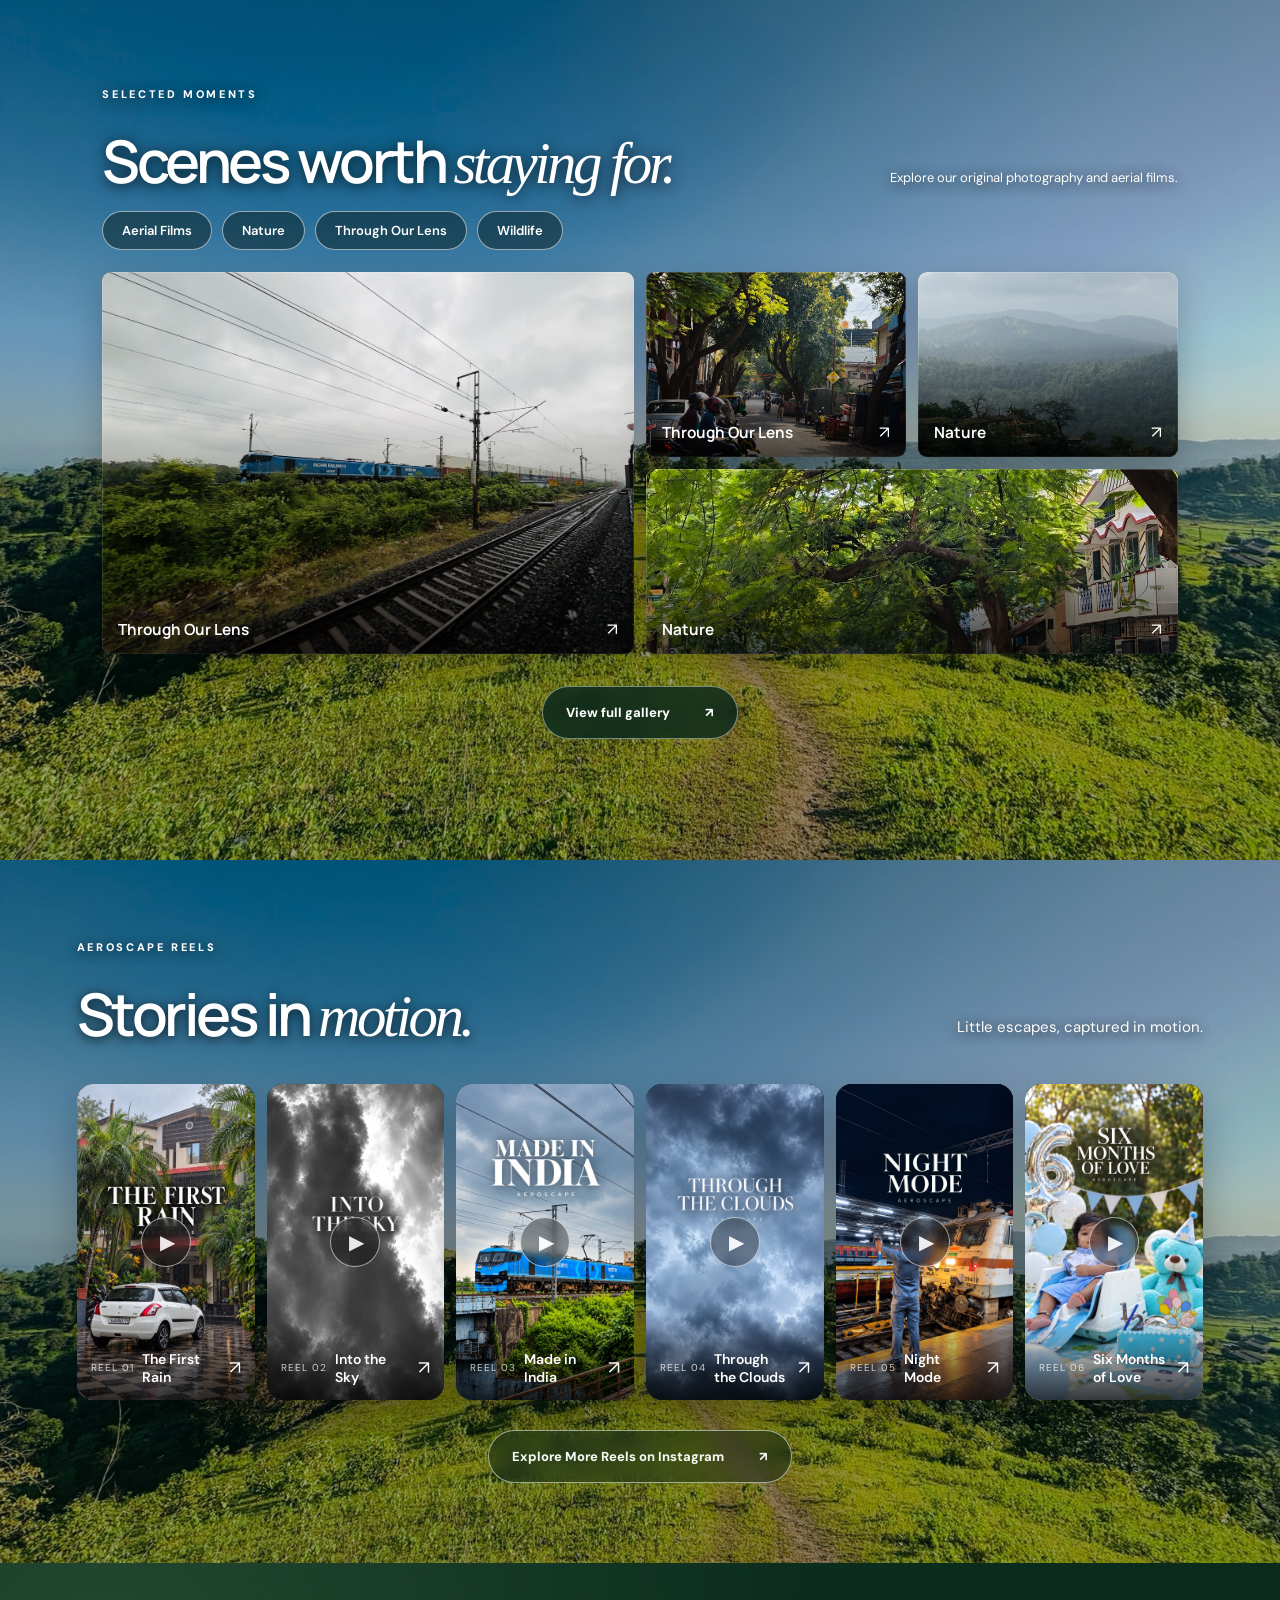
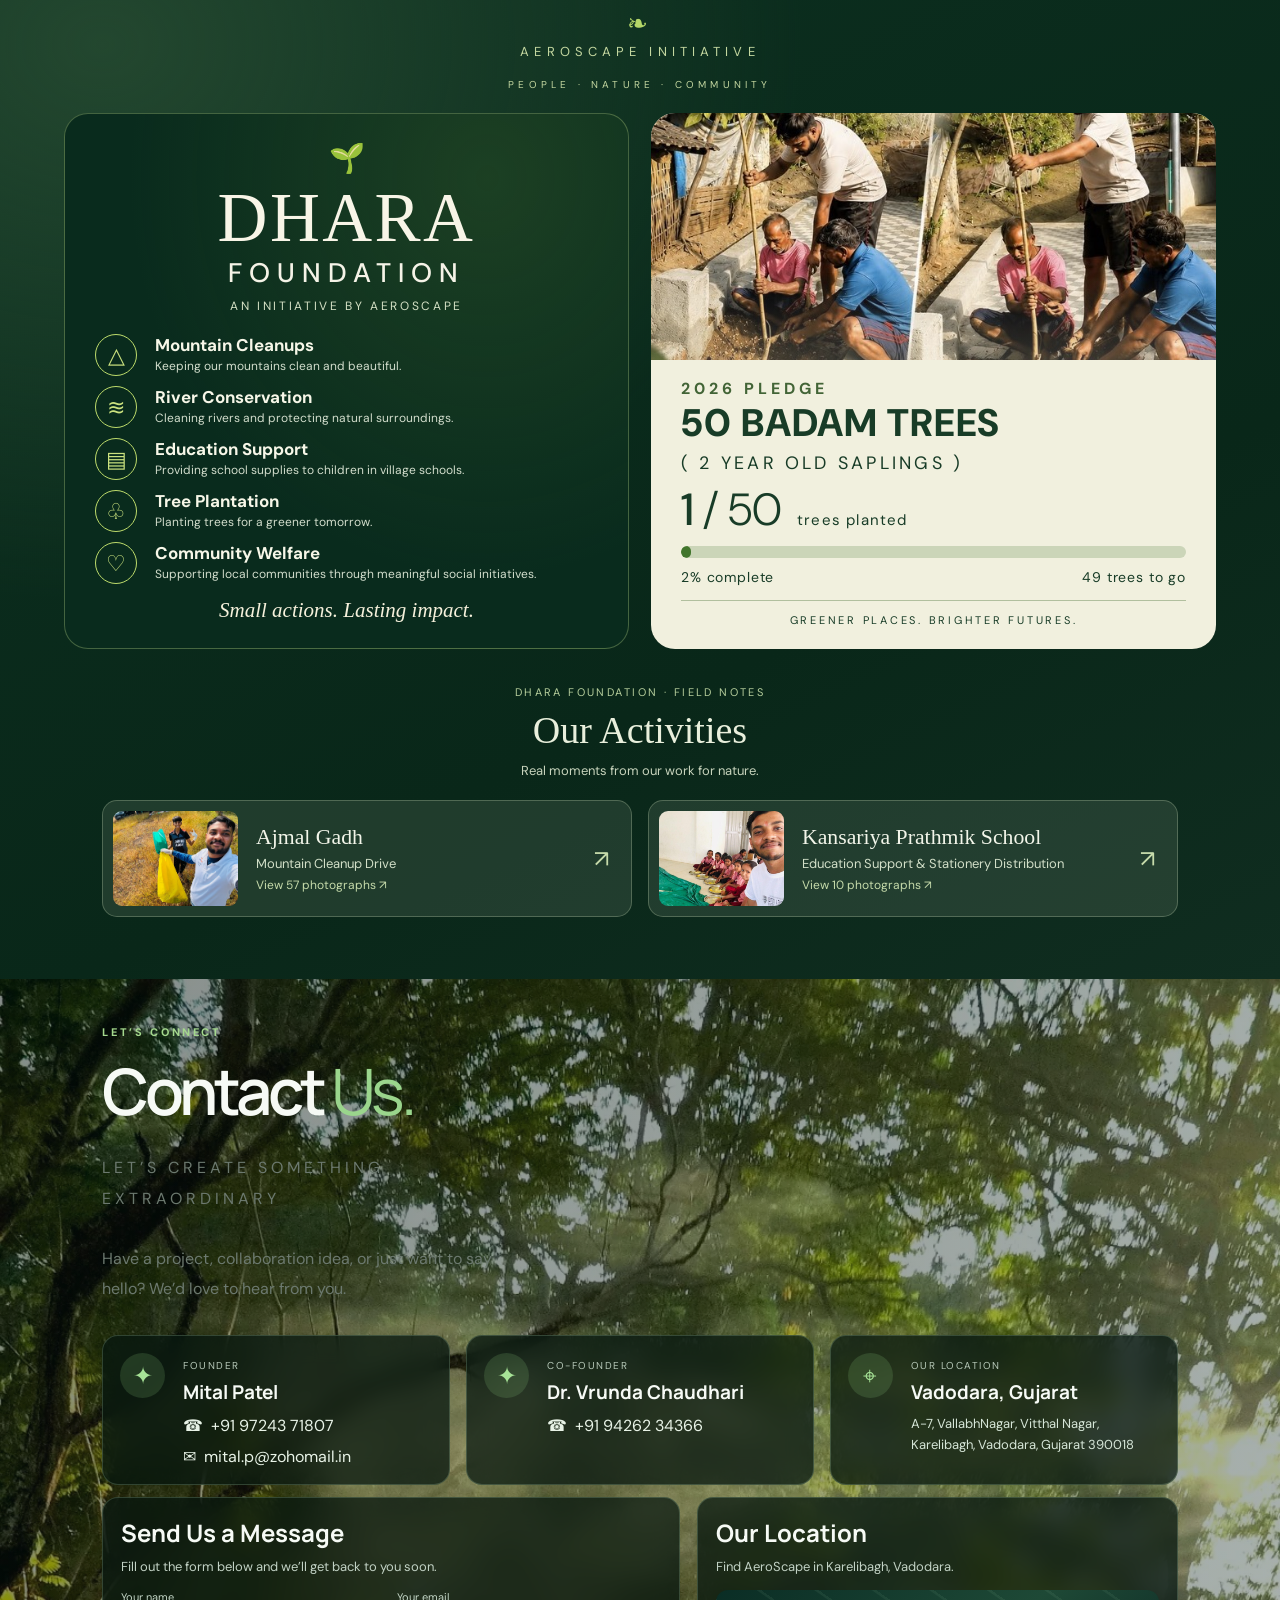
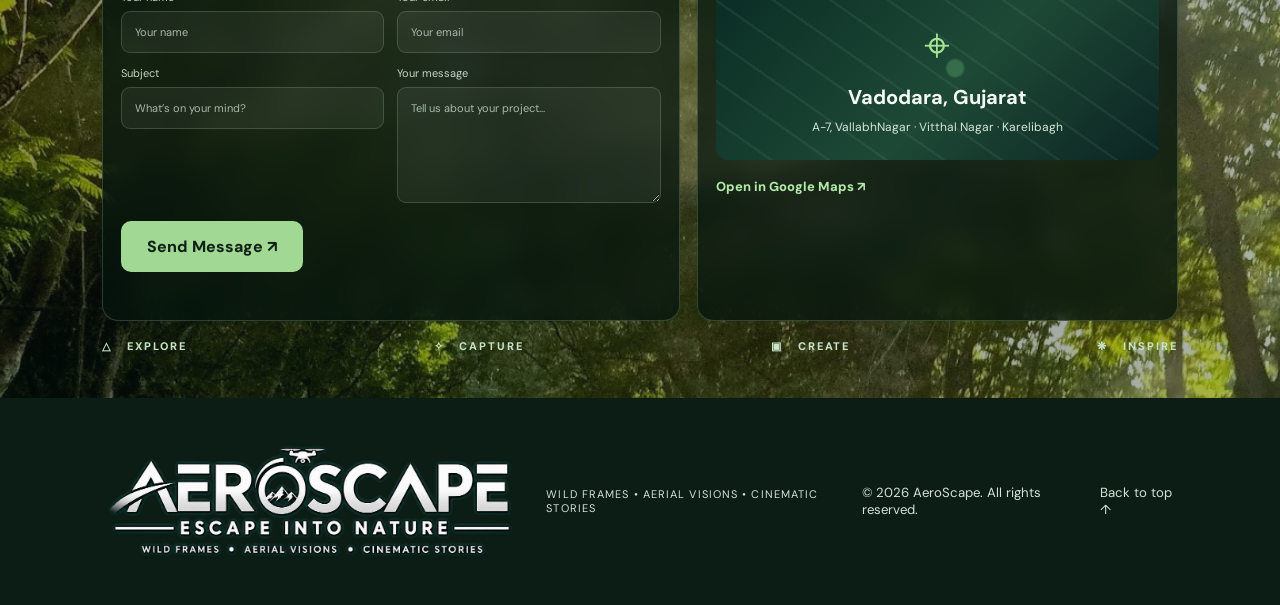
==== commit ddf04320: "Refresh Safari animation script cache for index.html" ====
--- a/index.html
+++ b/index.html
@@ -40,4 +40,4 @@
 <div class="contact-values"><span>△   EXPLORE</span><span>✧   CAPTURE</span><span>▣   CREATE</span><span>❋   INSPIRE</span></div>
 </section></main>
 <footer><a class="footer-logo" href="#home"><img alt="AeroScape — Escape Into Nature" src="AeroScape-Corrected-Logo.png"/></a><span>WILD FRAMES • AERIAL VISIONS • CINEMATIC STORIES</span><span>© 2026 AeroScape. All rights reserved.</span><a href="#home">Back to top ↑</a></footer>
-<dialog aria-label="Gallery photo" id="viewer"><button aria-label="Close image" class="close">×</button><img alt="Selected gallery photo"/><p></p></dialog><script async="" src="https://www.instagram.com/embed.js"></script><script src="https://web3forms.com/client/script.js" async defer></script><script src="script.js?v=drone-realistic-5"></script><script src="mini-drone.js?v=6" defer></script></body></html>
+<dialog aria-label="Gallery photo" id="viewer"><button aria-label="Close image" class="close">×</button><img alt="Selected gallery photo"/><p></p></dialog><script async="" src="https://www.instagram.com/embed.js"></script><script src="https://web3forms.com/client/script.js" async defer></script><script src="script.js?v=ios-video-7"></script><script src="mini-drone.js?v=7" defer></script></body></html>
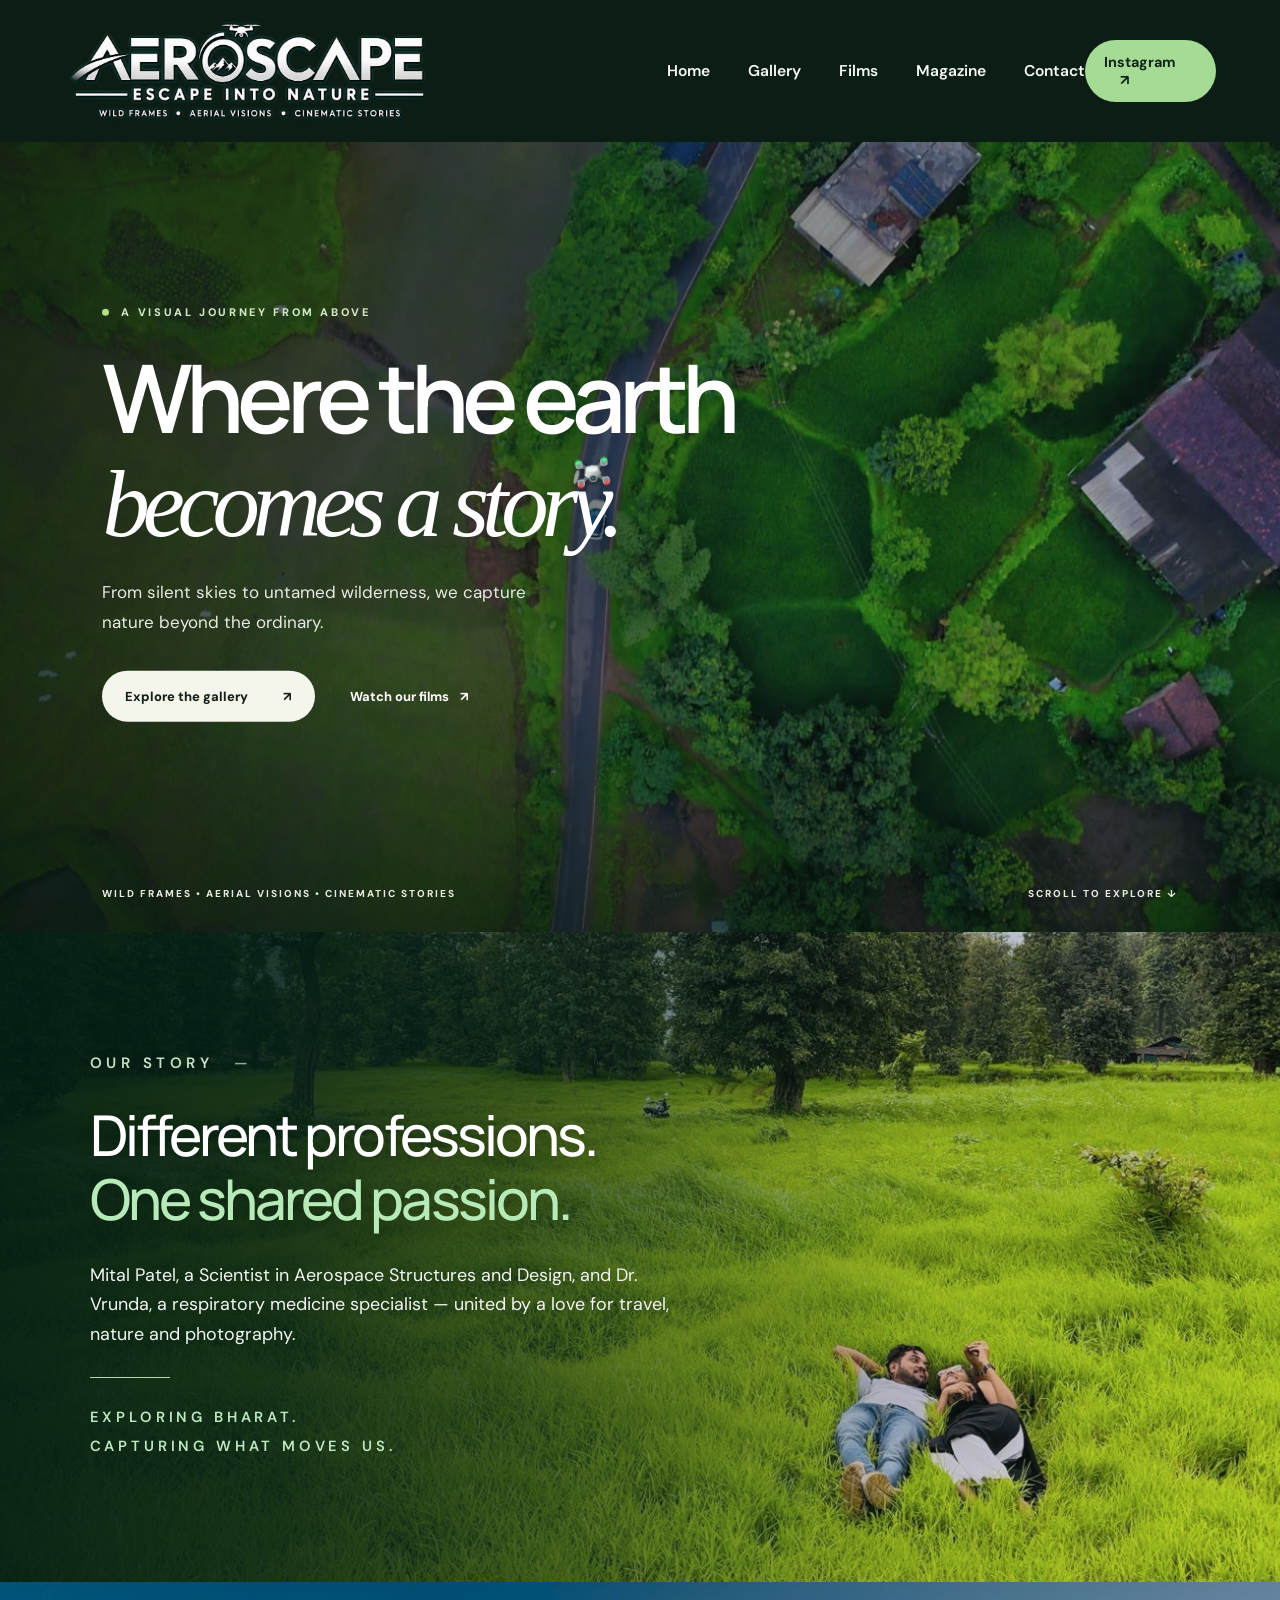
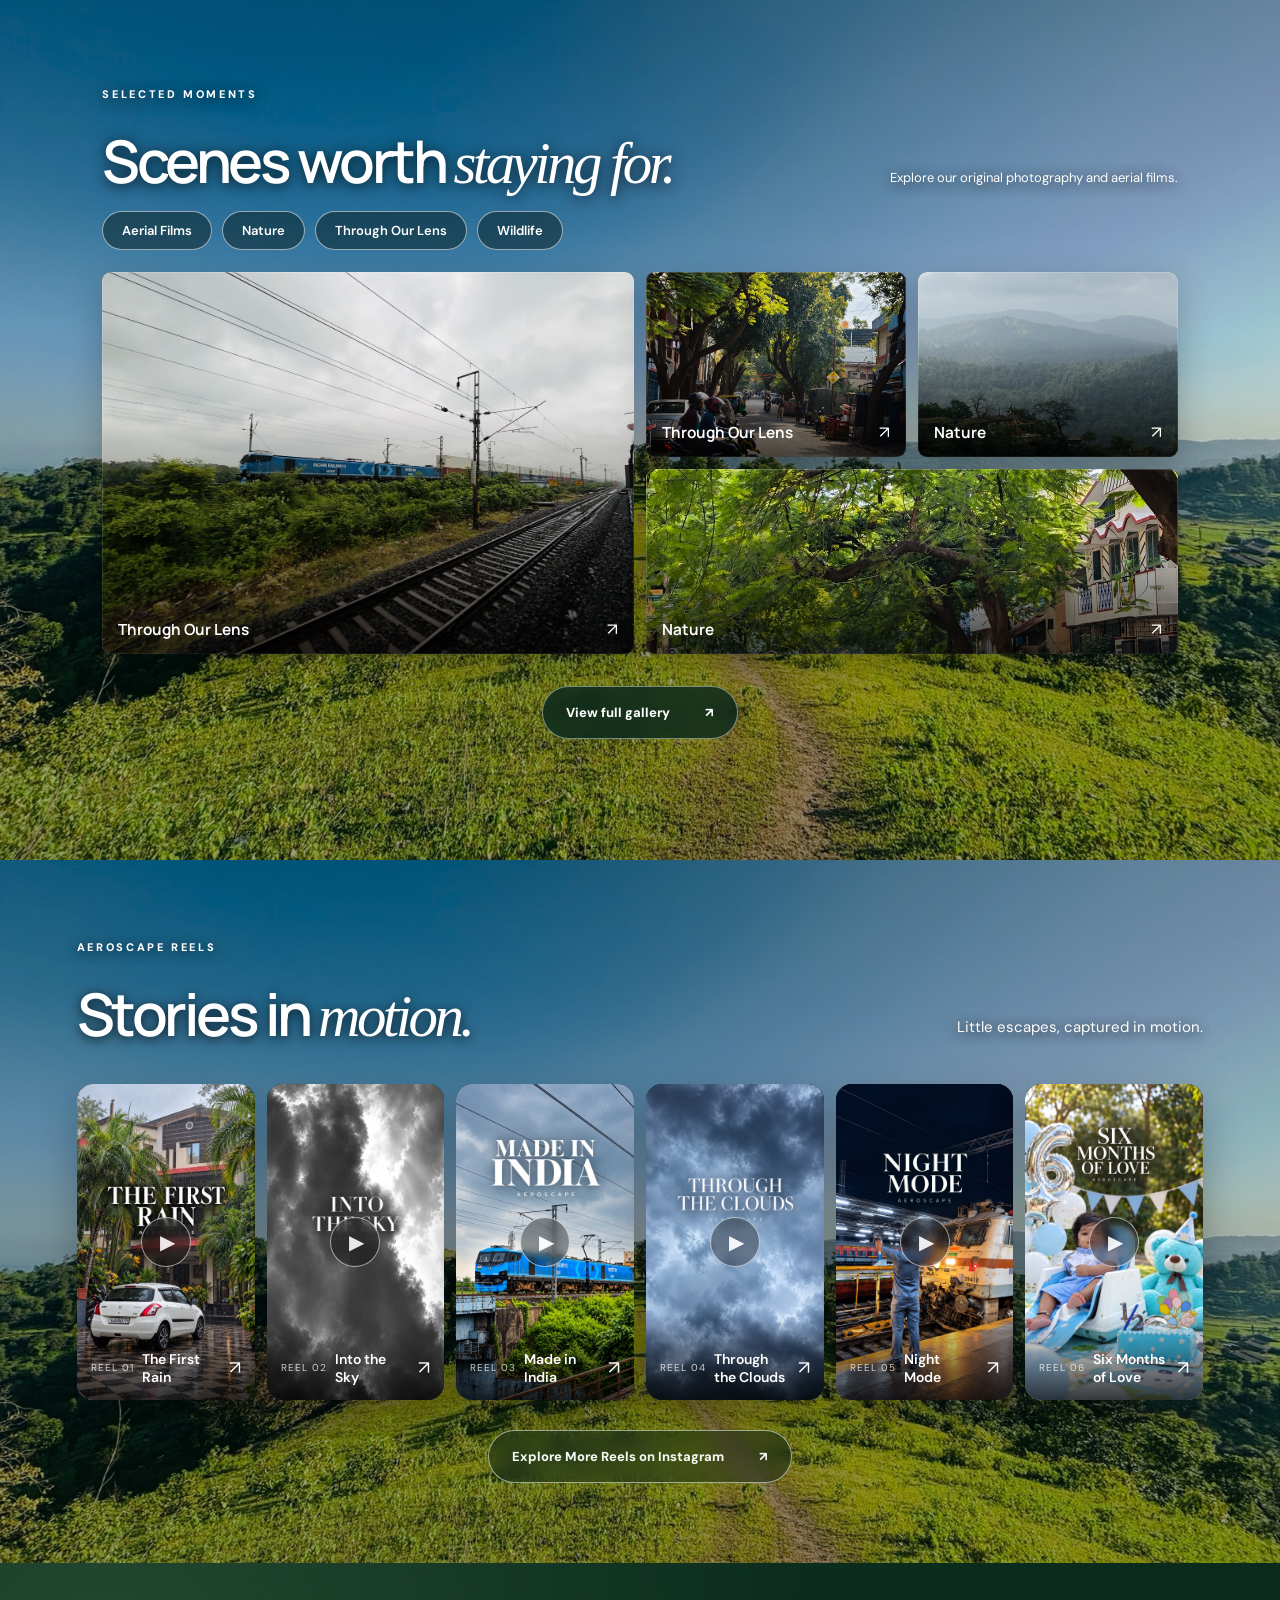
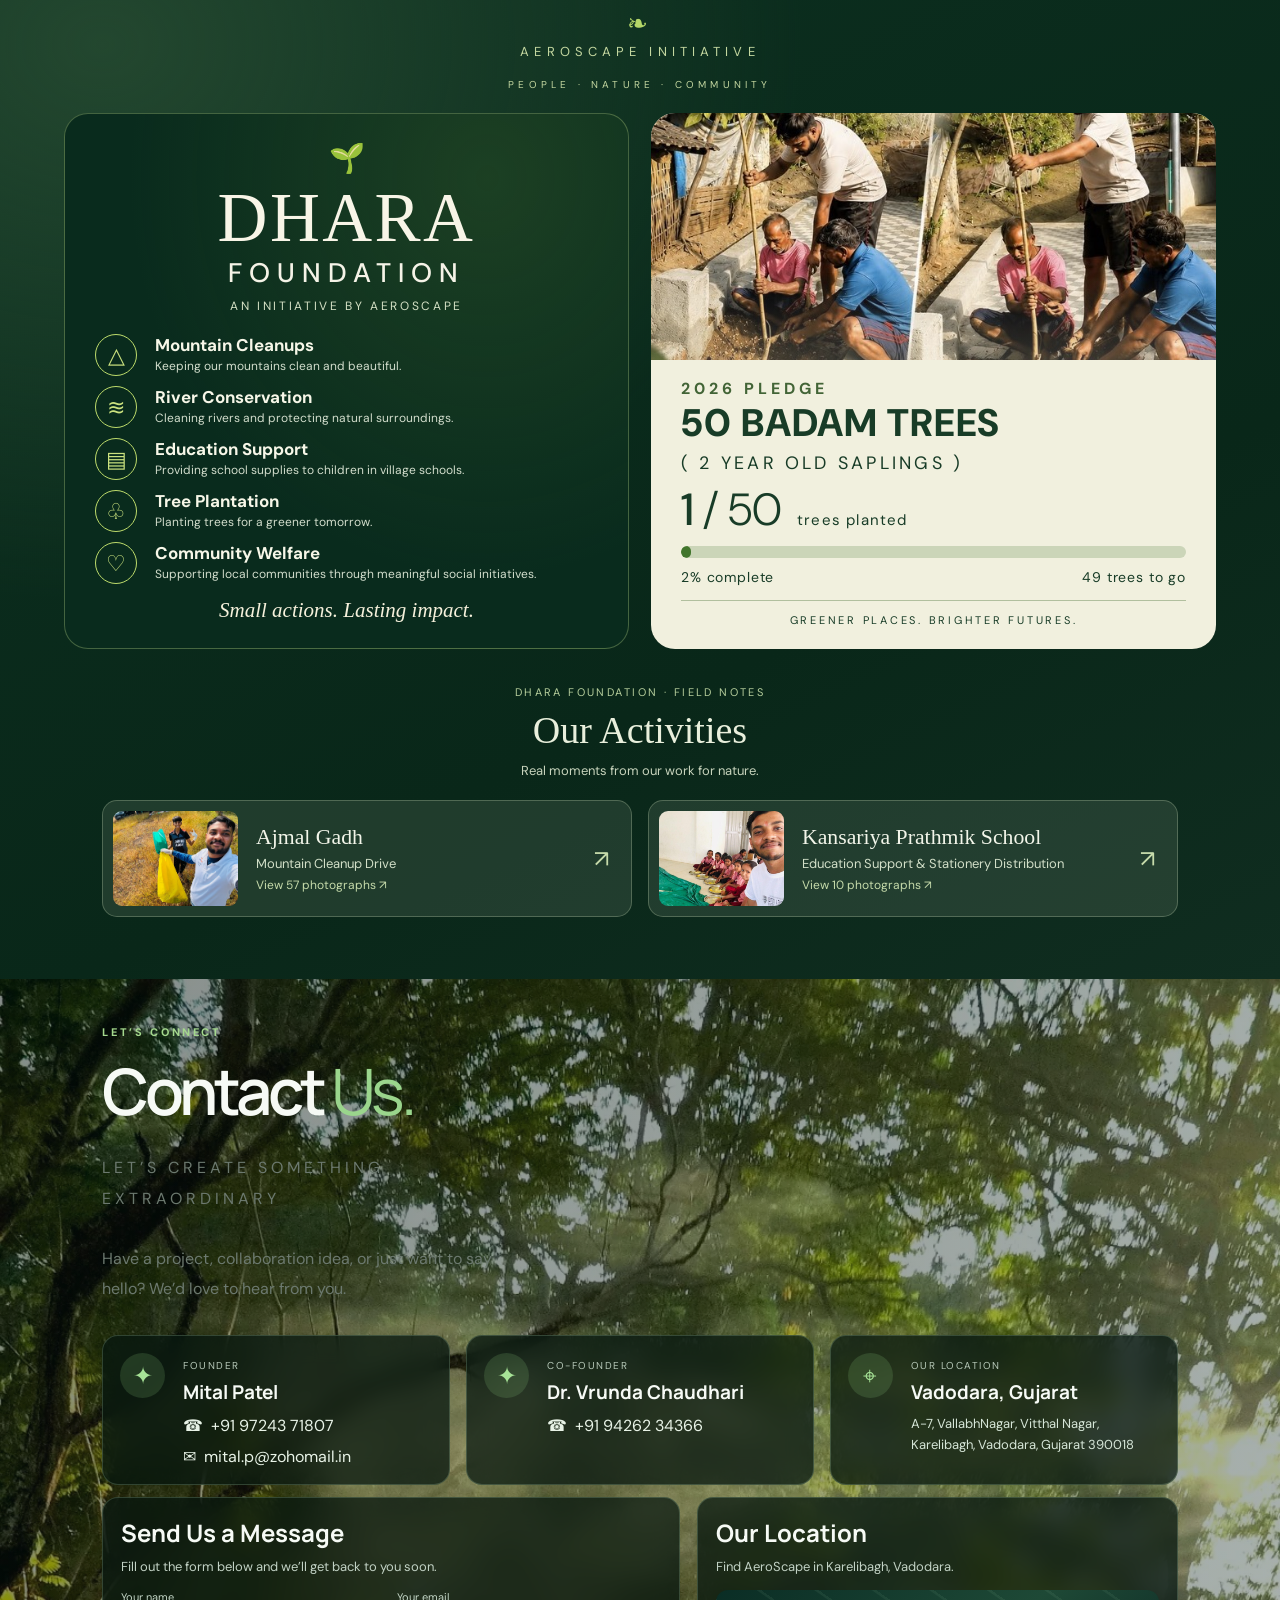
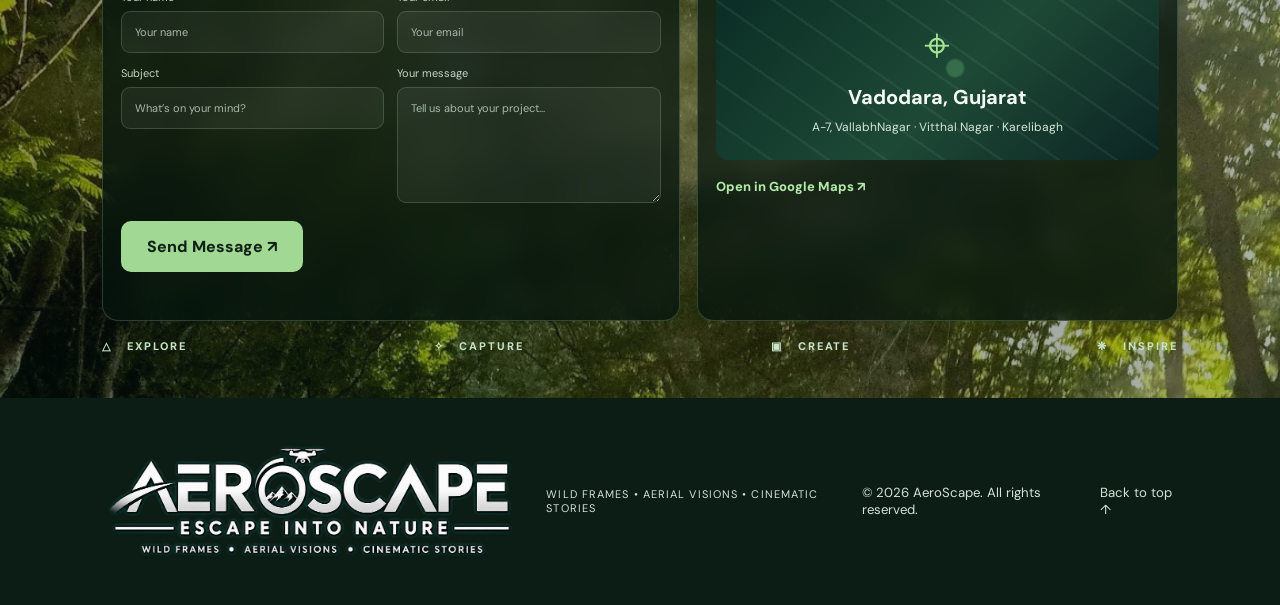
==== commit ab6c6105: "Add Magazine link before Contact in main navigation" ====
--- a/index.html
+++ b/index.html
@@ -21,7 +21,7 @@
 #films .reels-bottom .button{backdrop-filter:blur(8px);background:rgba(4,27,19,.45)!important}
 @media(prefers-reduced-motion:reduce){#films .reels-background-video{display:none!important}}
 </style><link rel="canonical" href="https://aeroscape.pages.dev/"/></head>
-<body><header class="header"><a aria-label="AeroScape home" class="brand hero-brand" href="#home"><img alt="AeroScape — Escape Into Nature" height="148" src="AeroScape-Corrected-Logo.png" width="440"/></a><nav id="nav"><a href="#home">Home</a><a href="gallery.html">Gallery</a><a href="#films">Films</a><a href="#contact">Contact</a></nav><a class="navcta" href="https://www.instagram.com/aeroscape_43/" rel="noopener" target="_blank">Instagram <span>↗</span></a><button aria-expanded="false" aria-label="Toggle menu" class="menu">☰</button></header>
+<body><header class="header"><a aria-label="AeroScape home" class="brand hero-brand" href="#home"><img alt="AeroScape — Escape Into Nature" height="148" src="AeroScape-Corrected-Logo.png" width="440"/></a><nav id="nav"><a href="#home">Home</a><a href="gallery.html">Gallery</a><a href="#films">Films</a><a href="magazine.html">Magazine</a><a href="#contact">Contact</a></nav><a class="navcta" href="https://www.instagram.com/aeroscape_43/" rel="noopener" target="_blank">Instagram <span>↗</span></a><button aria-expanded="false" aria-label="Toggle menu" class="menu">☰</button></header>
 <main><section class="hero" id="home"><video aria-label="AeroScape drone footage of nature" autoplay="" class="heroimg hero-video" loop="" muted="" playsinline="" poster="aeroscape-hero-poster.jpg" preload="auto" webkit-playsinline=""><source src="aeroscape-hero.mp4" type="video/mp4"/></video><button aria-label="Play background drone video" class="hero-play" hidden="" type="button">▶ Play background video</button><div class="heroshade"></div><div class="hero-content"><div class="eyebrow"><span class="live-dot"></span> A VISUAL JOURNEY FROM ABOVE</div><h1>Where the earth<br/><em>becomes a story.</em></h1><p>From silent skies to untamed wilderness, we capture nature beyond the ordinary.</p><div class="hero-actions"><a class="button light" href="gallery.html">Explore the gallery <span>↗</span></a><a class="textlink" href="#films">Watch our films <span>↗</span></a></div></div><div class="hero-bottom"><span>WILD FRAMES • AERIAL VISIONS • CINEMATIC STORIES</span><span>SCROLL TO EXPLORE ↓</span></div></section>
 <section class="intro section story-section" id="about" aria-labelledby="story-title"><div class="story-content"><p class="kicker story-eyebrow">OUR STORY <span aria-hidden="true">—</span></p><h2 id="story-title">Different professions.<br><span>One shared passion.</span></h2><p class="story-description">Mital Patel, a Scientist in Aerospace Structures and Design, and Dr. Vrunda, a respiratory medicine specialist — united by a love for travel, nature and photography.</p><div class="story-rule" aria-hidden="true"></div><p class="story-signoff">EXPLORING BHARAT.<br>CAPTURING WHAT MOVES US.</p></div></section>
 <section class="work section" id="work"><div class="section-top"><div><p class="kicker">SELECTED MOMENTS</p><h2>Scenes worth <em>staying for.</em></h2></div><p>Explore our original photography and aerial films.</p></div><nav class="work-categories" aria-label="Explore gallery categories"><a href="gallery.html?category=aerial">Aerial Films</a><a href="gallery.html?category=nature">Nature</a><a href="gallery.html?category=lens">Through Our Lens</a><a href="gallery.html?category=wildlife">Wildlife</a></nav><div class="gallery"><a class="tile tall" href="gallery.html"><img alt="AeroScape original photography 1" loading="lazy" src="photo-01.webp"/><span class="tile-info"><strong>Through Our Lens</strong><span class="arrow">↗</span></span></a><a class="tile" href="gallery.html"><img alt="AeroScape original photography 2" loading="lazy" src="photo-02.webp"/><span class="tile-info"><strong>Through Our Lens</strong><span class="arrow">↗</span></span></a><a class="tile" href="gallery.html"><img alt="AeroScape original photography 3" loading="lazy" src="photo-03.webp"/><span class="tile-info"><strong>Nature</strong><span class="arrow">↗</span></span></a><a class="tile wide" href="gallery.html"><img alt="AeroScape original photography 4" loading="lazy" src="photo-04.webp"/><span class="tile-info"><strong>Nature</strong><span class="arrow">↗</span></span></a></div><p style="text-align:center;margin-top:32px"><a class="button dark" href="gallery.html">View full gallery <span>↗</span></a></p></section>
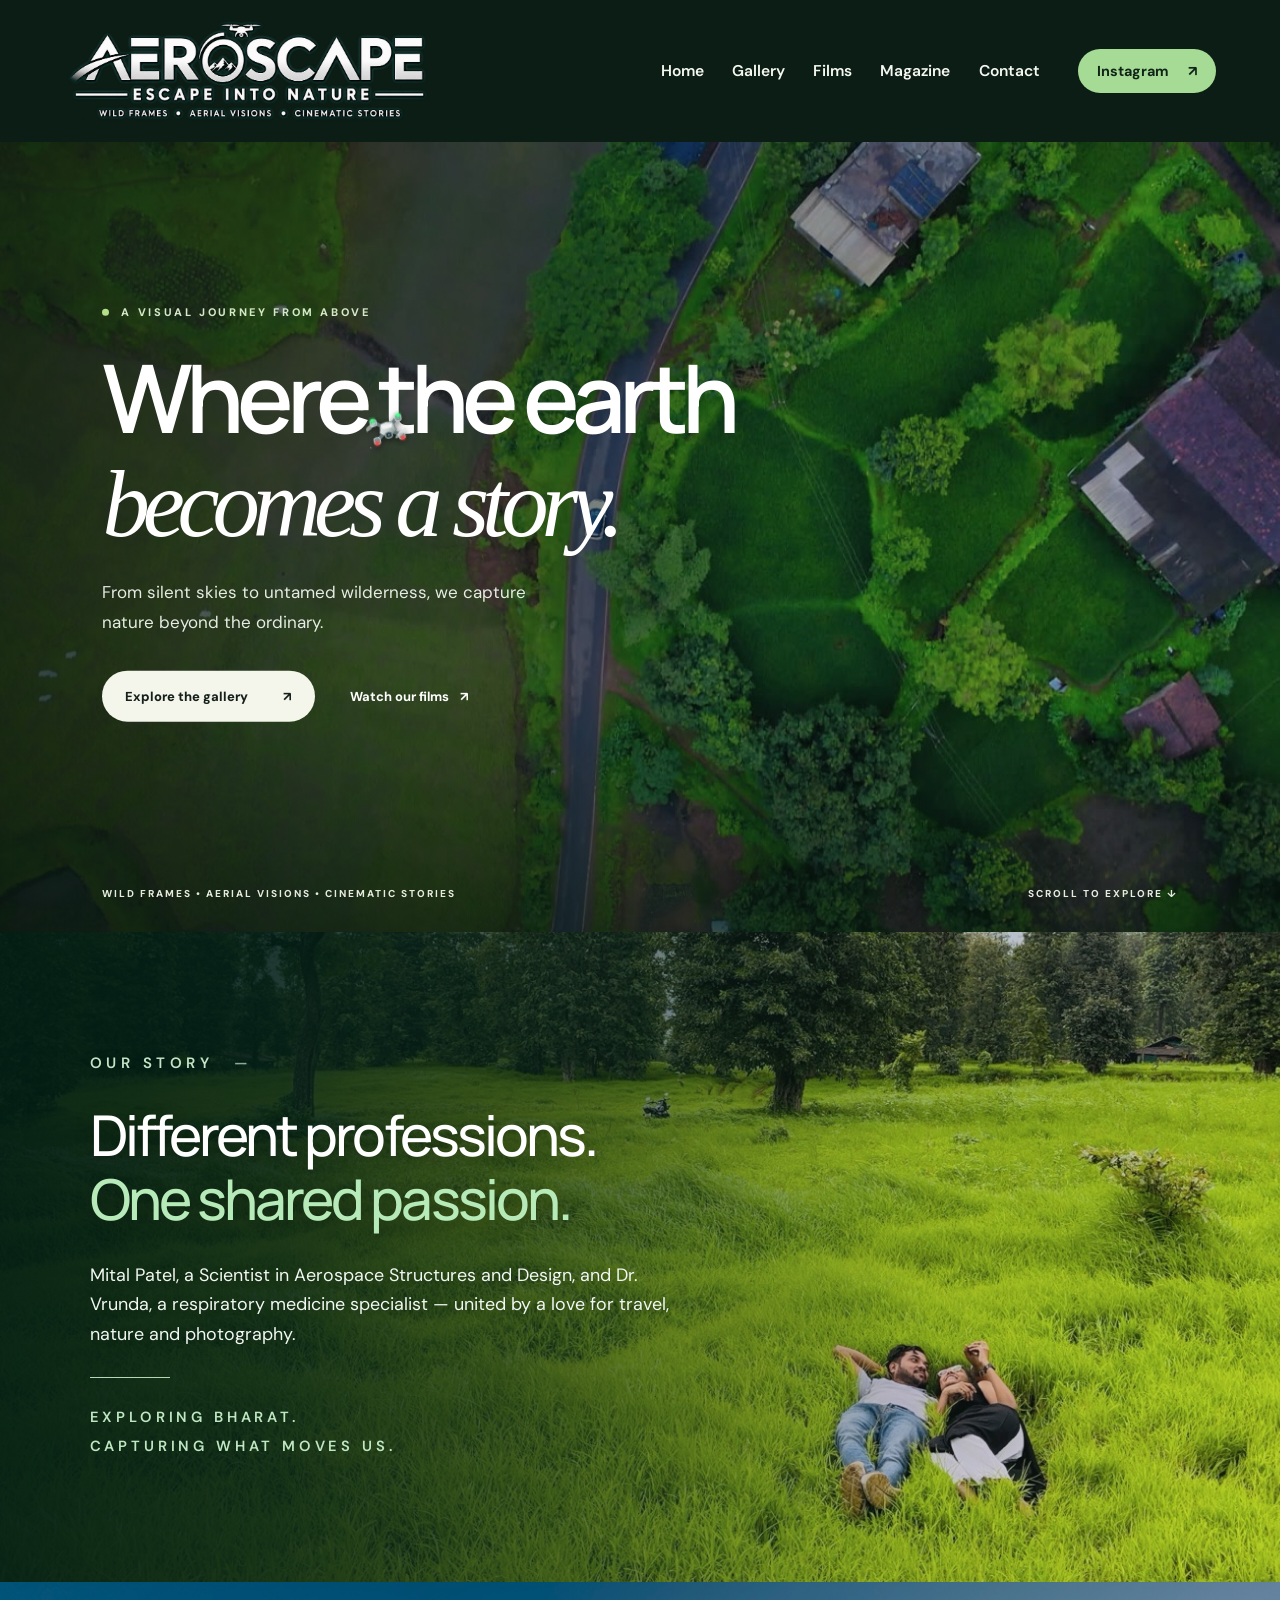
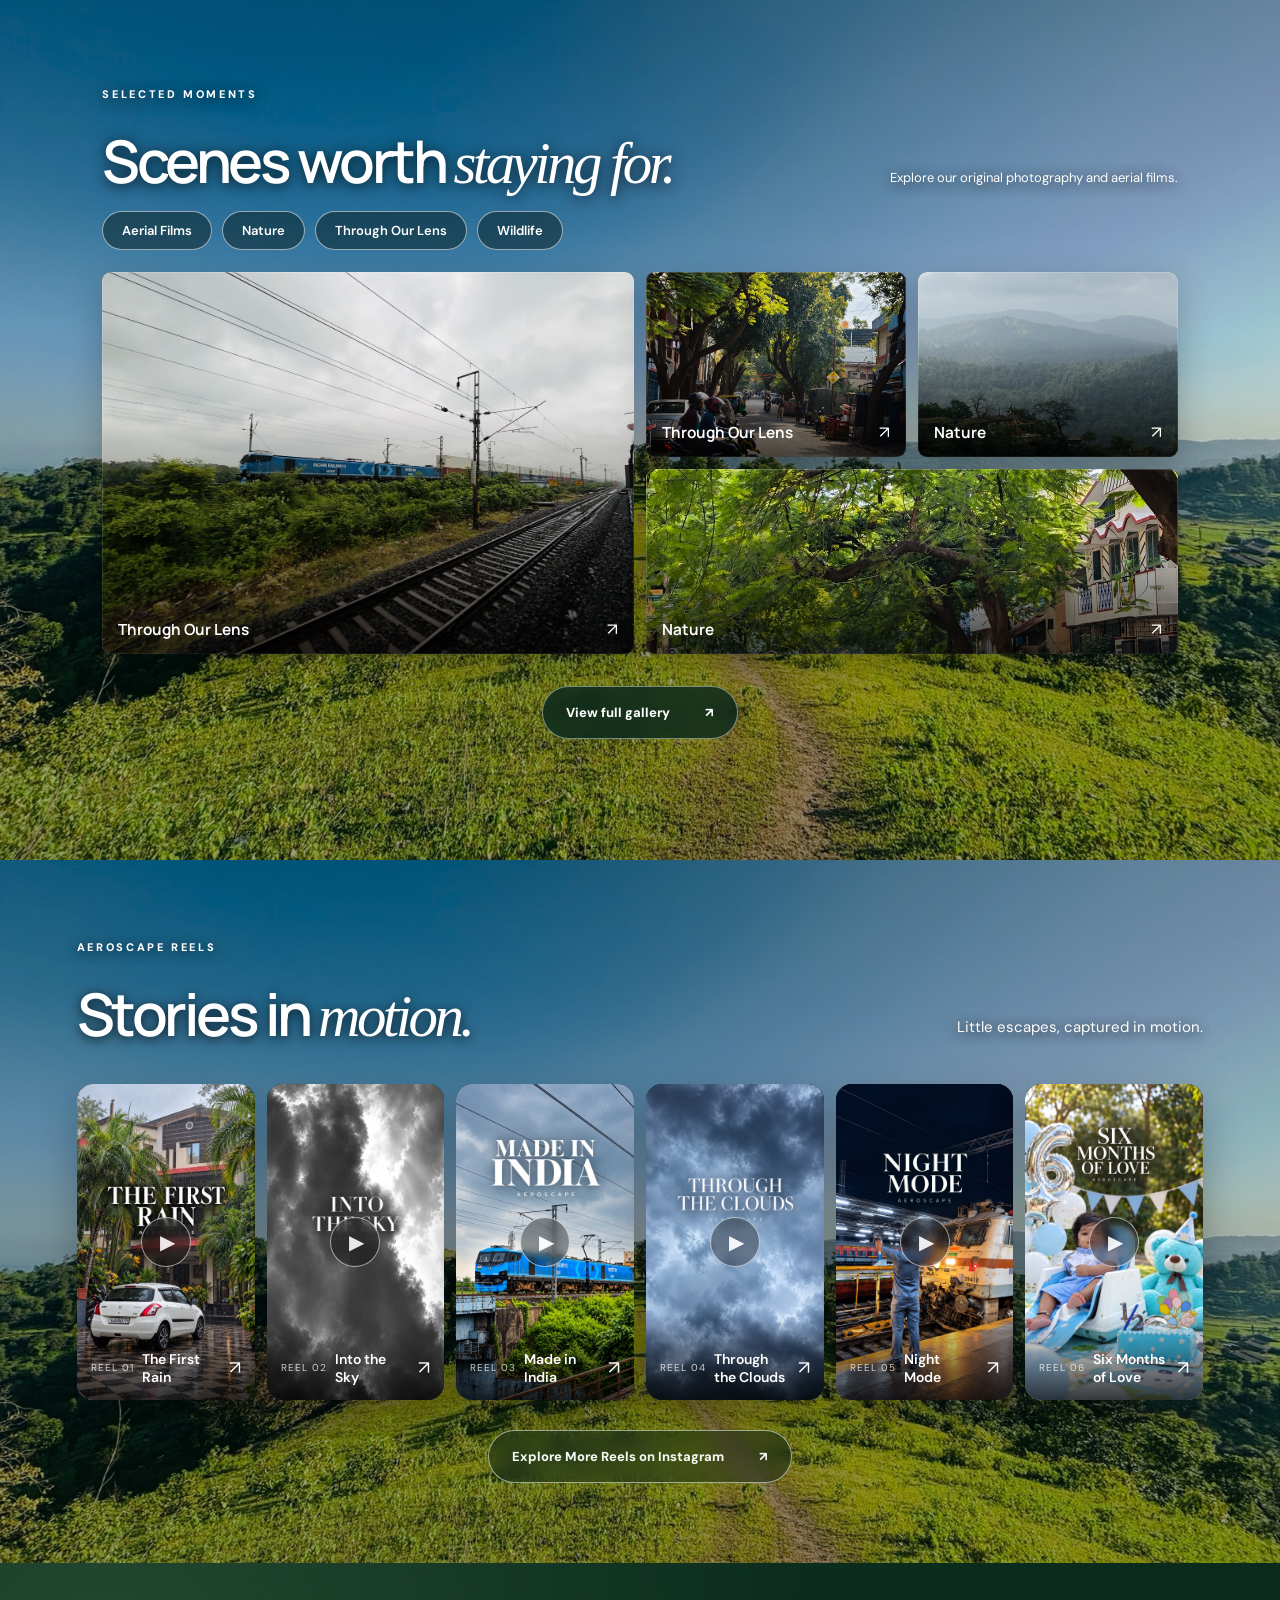
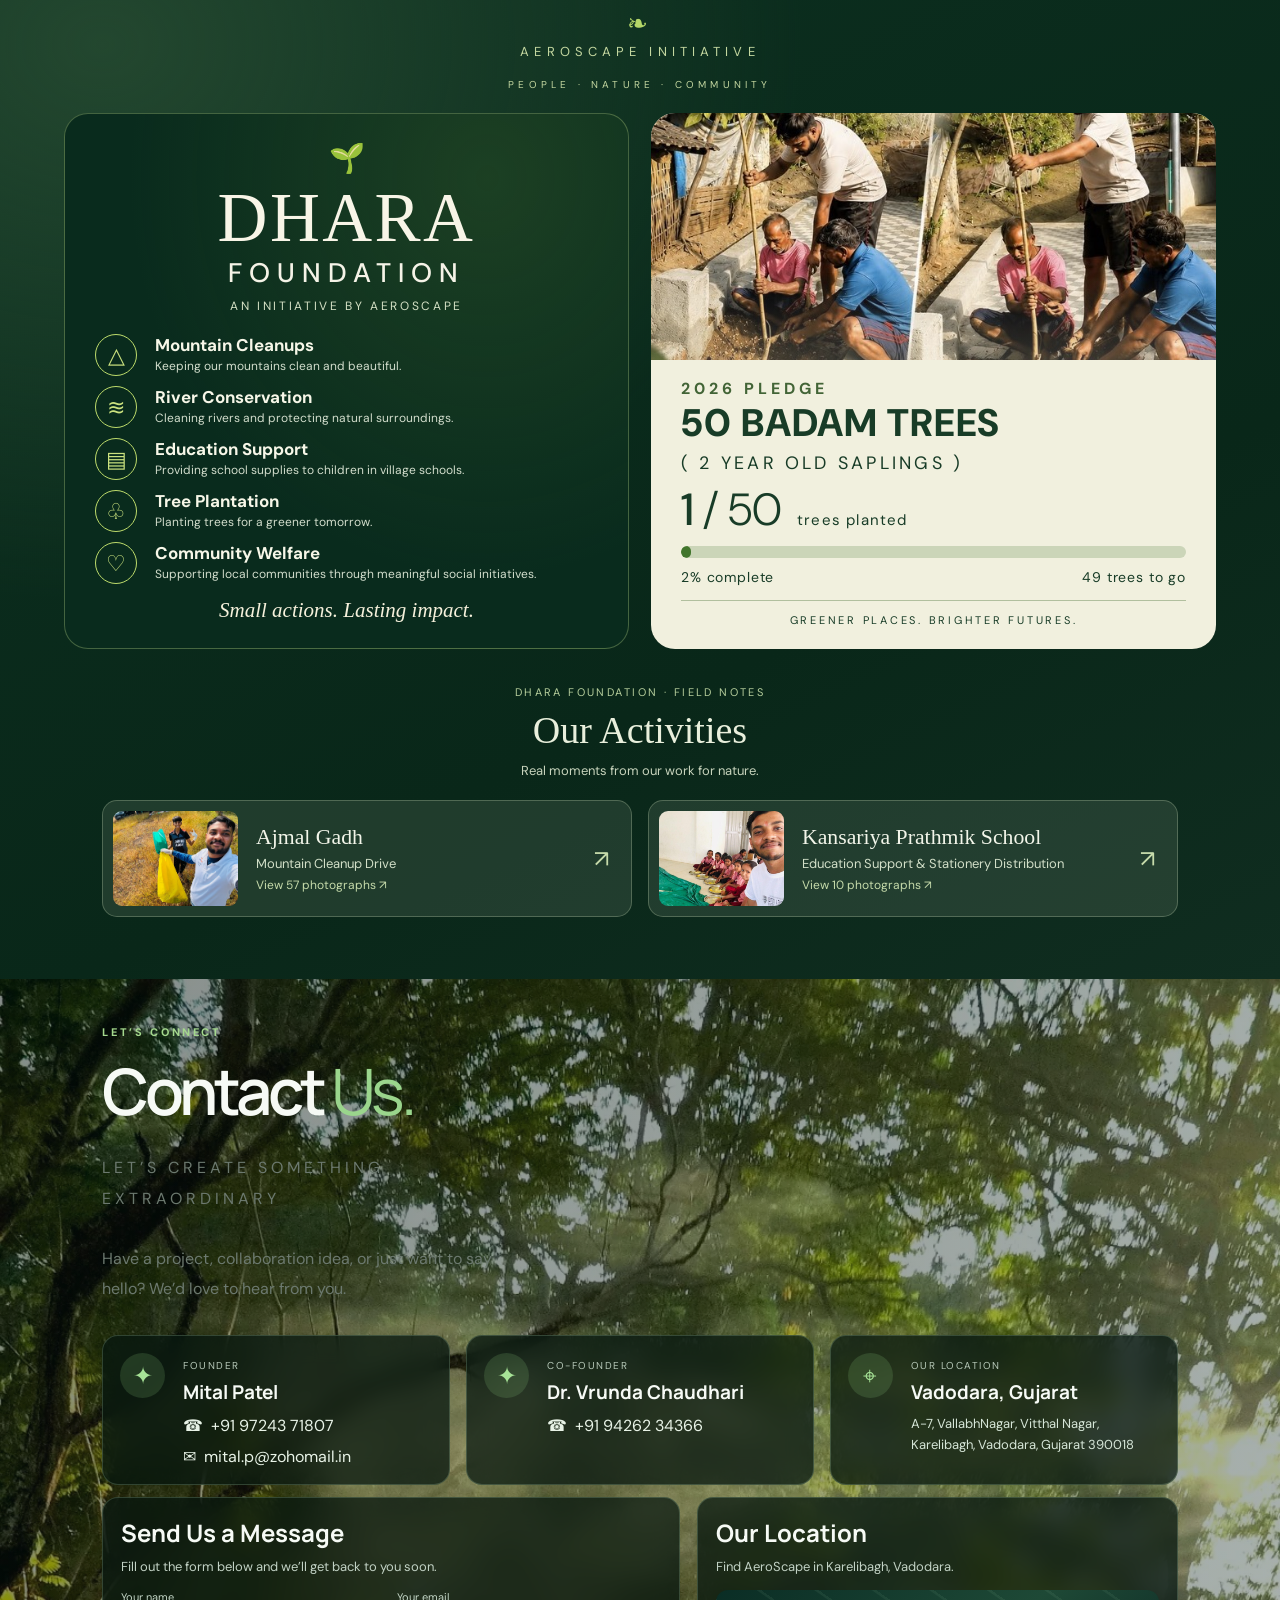
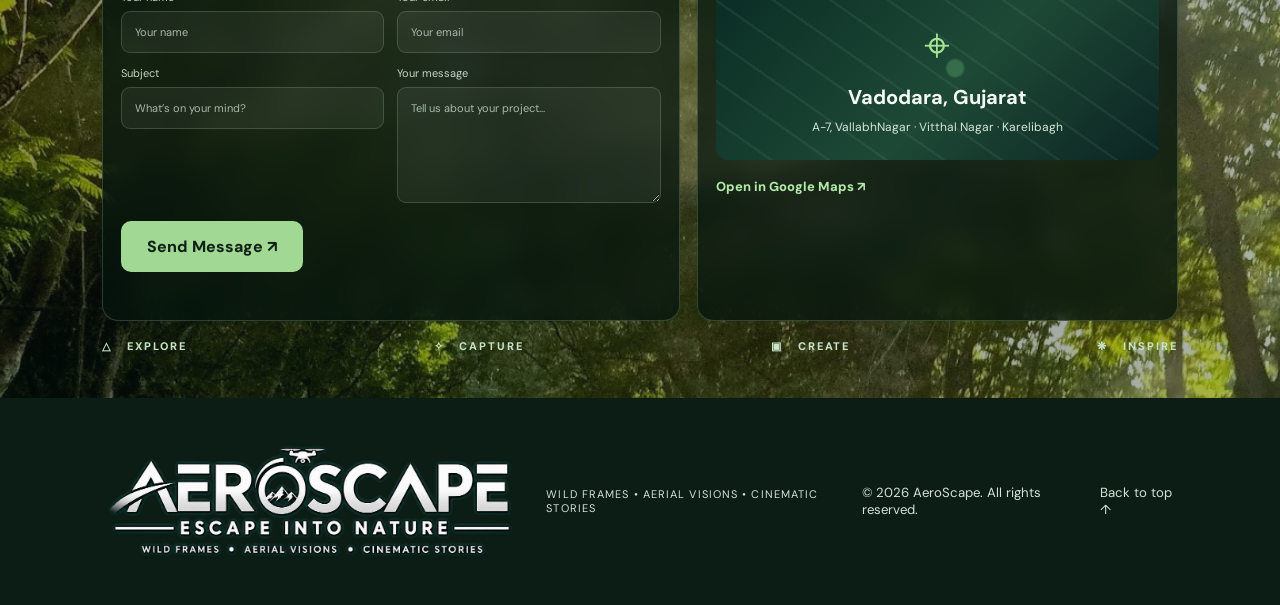
==== commit 96386ed4: "Refresh script cache to restore iPhone hamburger navigation" ====
--- a/index.html
+++ b/index.html
@@ -40,4 +40,4 @@
 <div class="contact-values"><span>△   EXPLORE</span><span>✧   CAPTURE</span><span>▣   CREATE</span><span>❋   INSPIRE</span></div>
 </section></main>
 <footer><a class="footer-logo" href="#home"><img alt="AeroScape — Escape Into Nature" src="AeroScape-Corrected-Logo.png"/></a><span>WILD FRAMES • AERIAL VISIONS • CINEMATIC STORIES</span><span>© 2026 AeroScape. All rights reserved.</span><a href="#home">Back to top ↑</a></footer>
-<dialog aria-label="Gallery photo" id="viewer"><button aria-label="Close image" class="close">×</button><img alt="Selected gallery photo"/><p></p></dialog><script async="" src="https://www.instagram.com/embed.js"></script><script src="https://web3forms.com/client/script.js" async defer></script><script src="script.js?v=ios-video-7"></script><script src="mini-drone.js?v=7" defer></script></body></html>
+<dialog aria-label="Gallery photo" id="viewer"><button aria-label="Close image" class="close">×</button><img alt="Selected gallery photo"/><p></p></dialog><script async="" src="https://www.instagram.com/embed.js"></script><script src="https://web3forms.com/client/script.js" async defer></script><script src="script.js?v=iphone-menu-8"></script><script src="mini-drone.js?v=7" defer></script></body></html>
--- a/style.css
+++ b/style.css
@@ -258,3 +258,5 @@
 
 /* Two Dhara Foundation activity cards: desktop side-by-side, mobile stacked. */
 .dhara-activity-grid{display:grid;grid-template-columns:repeat(2,minmax(0,1fr));gap:16px;max-width:1100px;margin:0 auto}.dhara-activity-grid .dhara-activity-card{width:100%;margin:0;min-width:0}.dhara-activity-grid .dhara-activity-copy{min-width:0}.dhara-activity-grid .dhara-activity-copy strong{font-size:clamp(17px,1.7vw,22px)}@media(max-width:760px){.dhara-activity-grid{grid-template-columns:1fr;gap:13px}}
+
+@media(min-width:761px){.header nav{gap:clamp(18px,2.2vw,38px);margin-right:clamp(24px,3vw,46px)}.header .navcta{flex-shrink:0}}
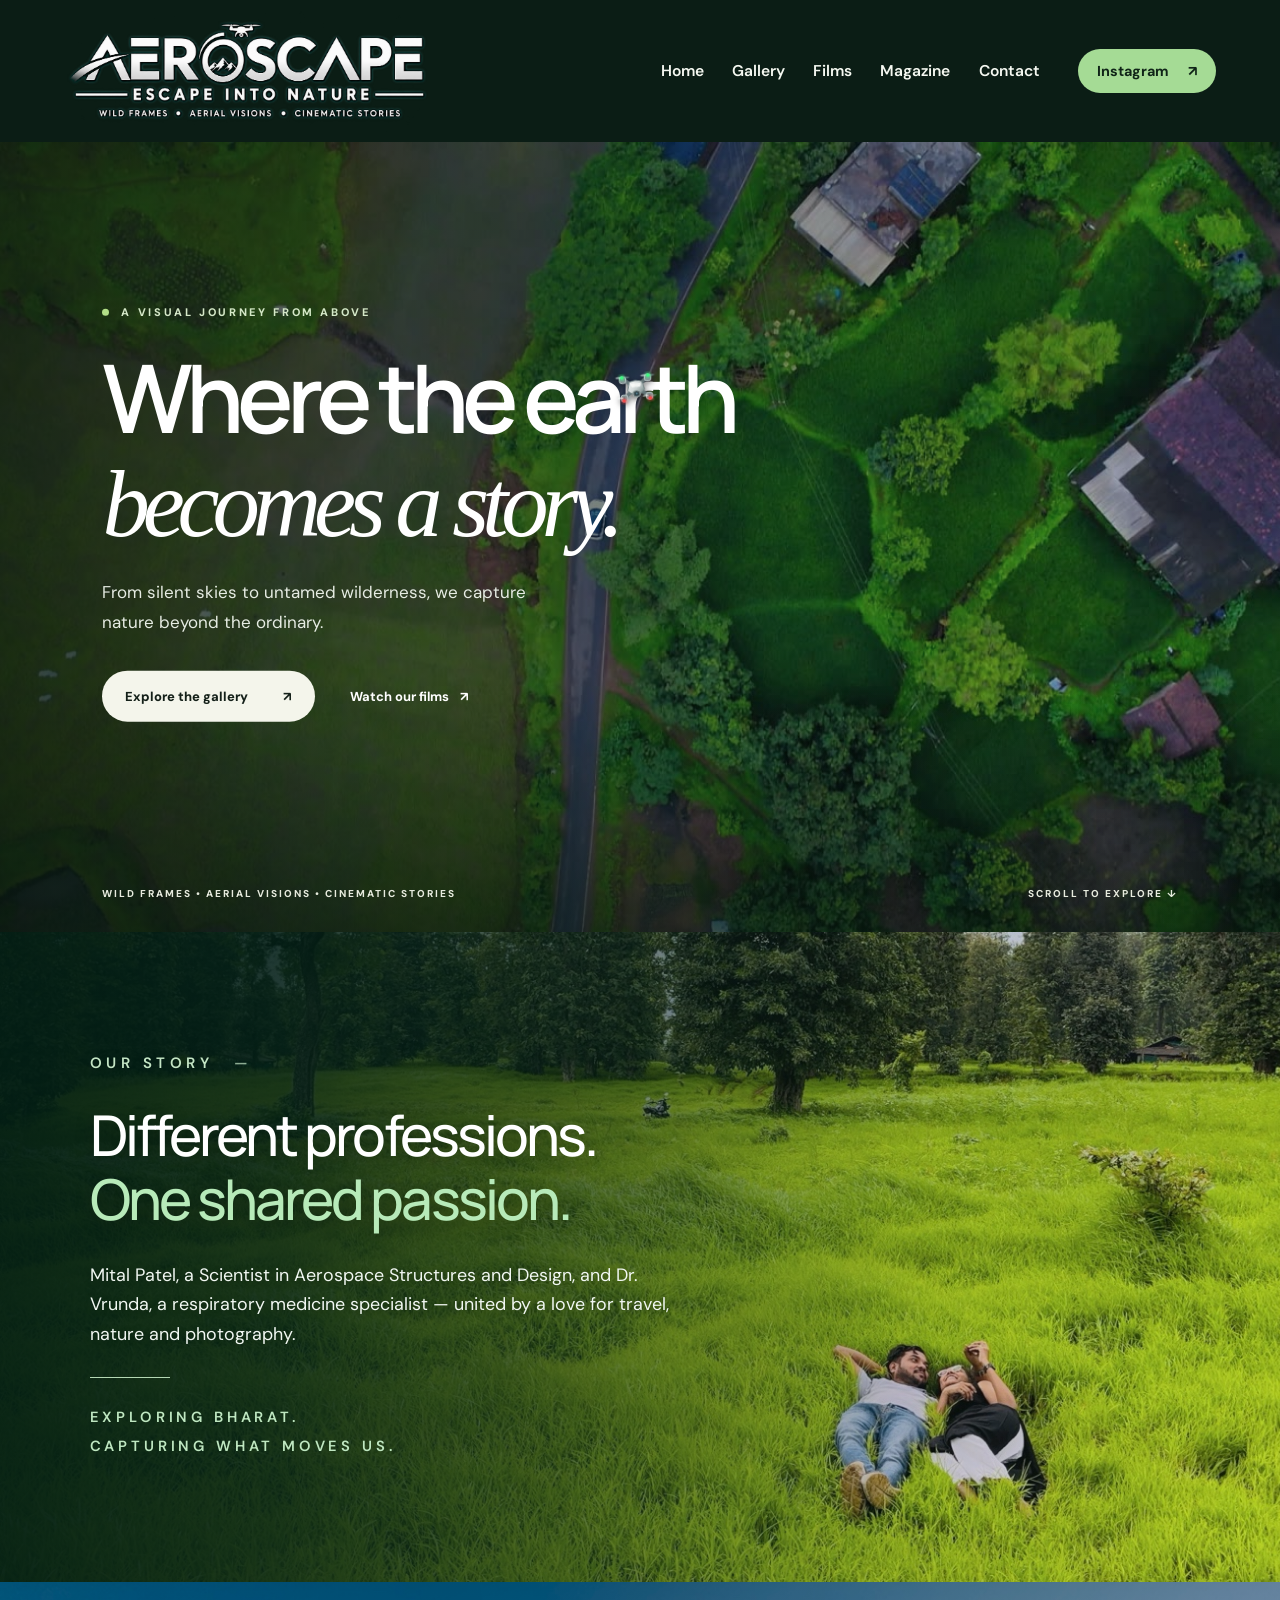
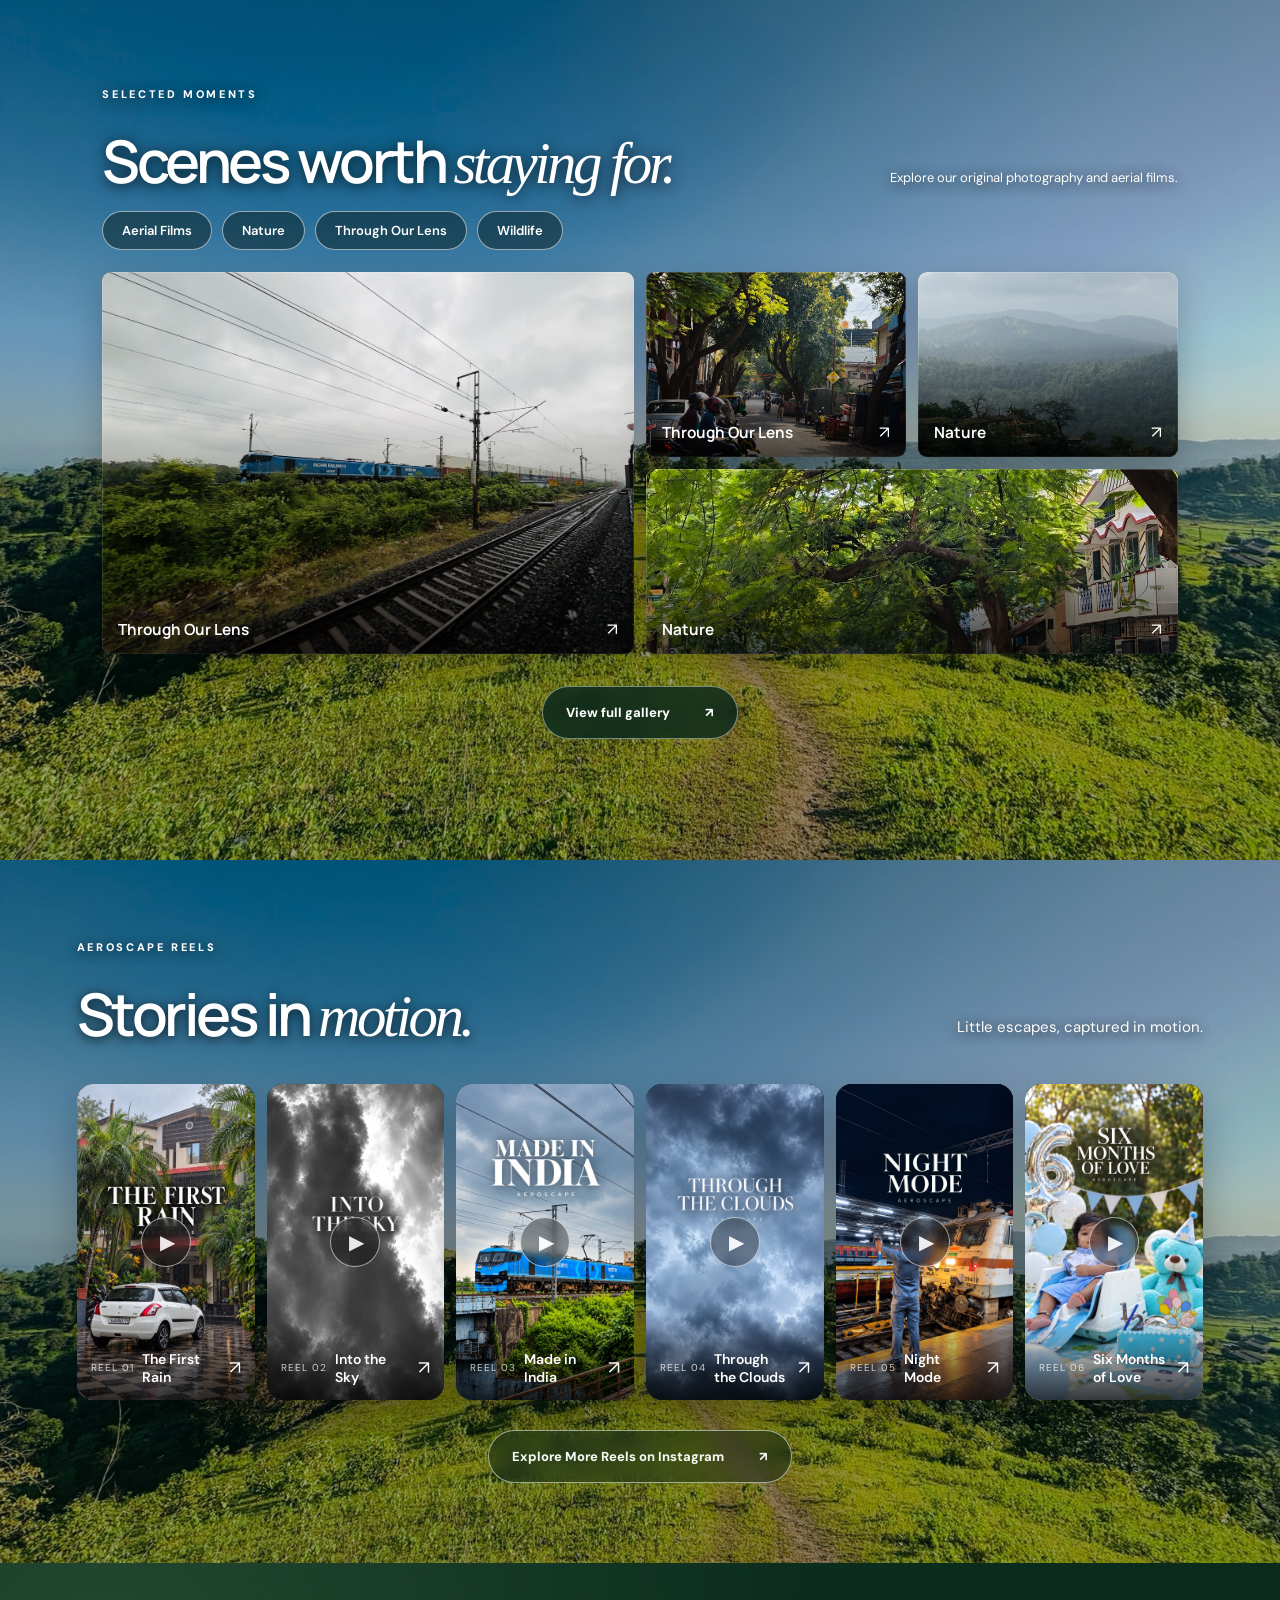
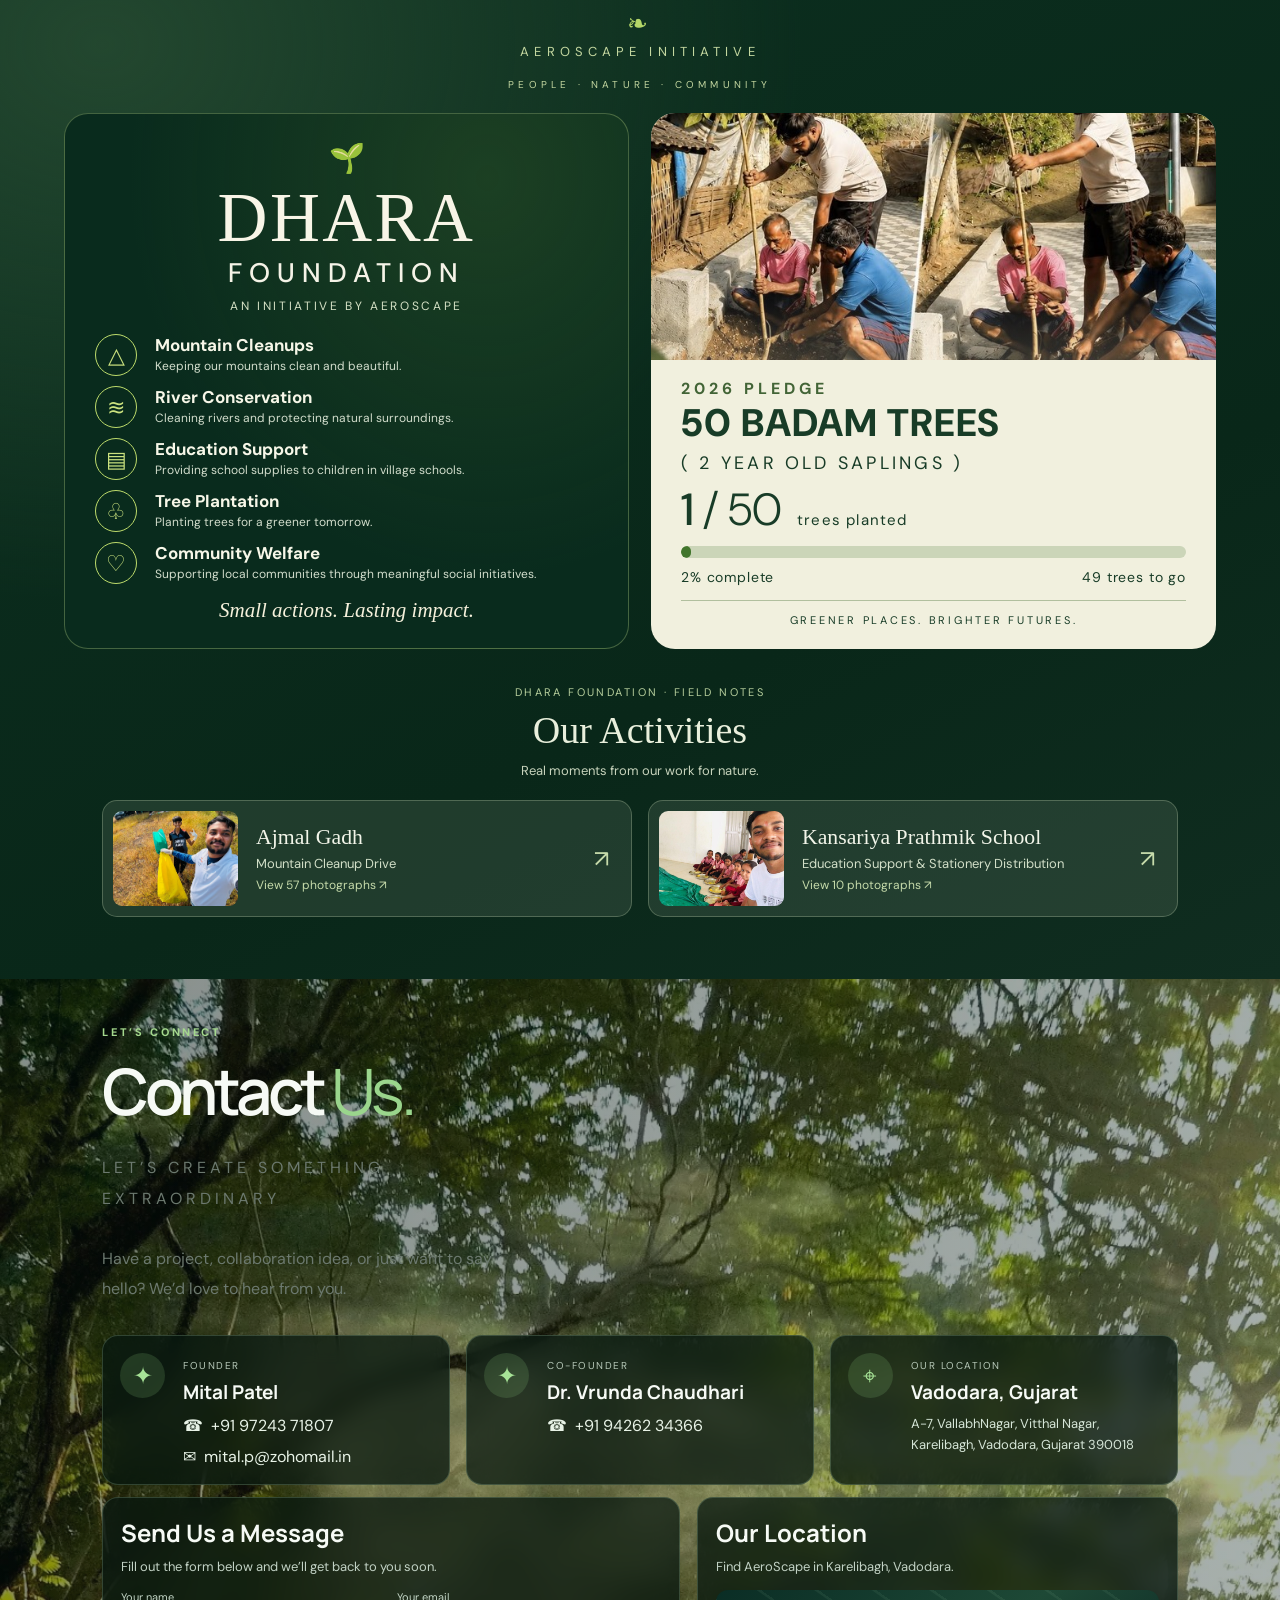
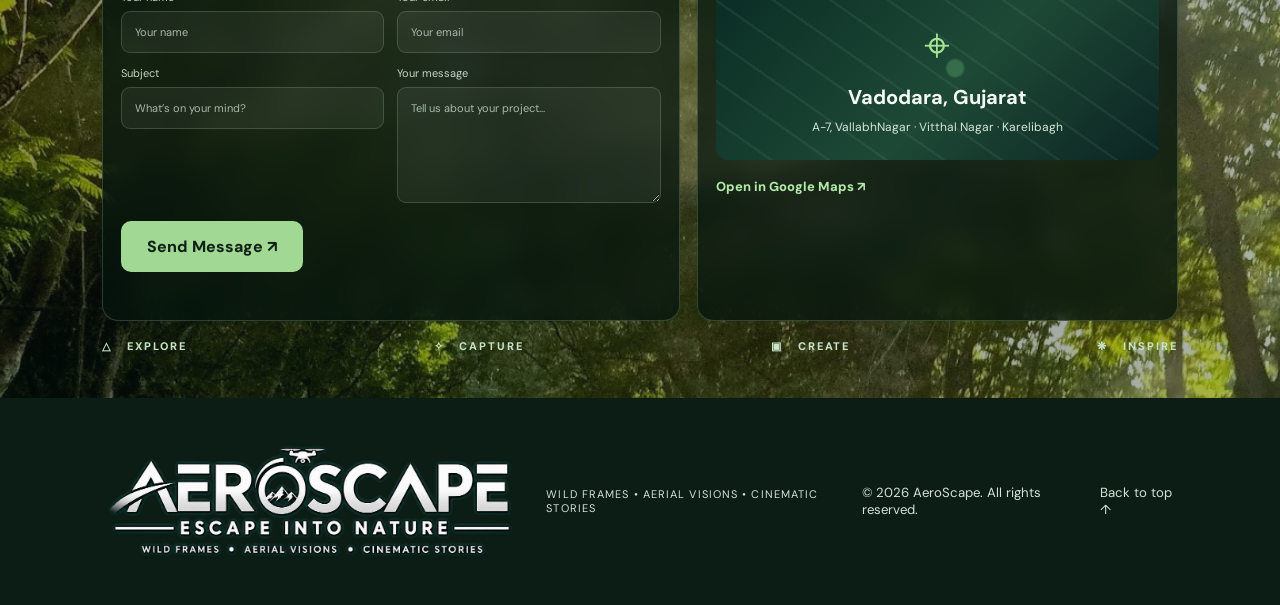
==== commit 92c2e04b: "Refresh drone rotor animation for mobile Safari" ====
--- a/index.html
+++ b/index.html
@@ -40,4 +40,4 @@
 <div class="contact-values"><span>△   EXPLORE</span><span>✧   CAPTURE</span><span>▣   CREATE</span><span>❋   INSPIRE</span></div>
 </section></main>
 <footer><a class="footer-logo" href="#home"><img alt="AeroScape — Escape Into Nature" src="AeroScape-Corrected-Logo.png"/></a><span>WILD FRAMES • AERIAL VISIONS • CINEMATIC STORIES</span><span>© 2026 AeroScape. All rights reserved.</span><a href="#home">Back to top ↑</a></footer>
-<dialog aria-label="Gallery photo" id="viewer"><button aria-label="Close image" class="close">×</button><img alt="Selected gallery photo"/><p></p></dialog><script async="" src="https://www.instagram.com/embed.js"></script><script src="https://web3forms.com/client/script.js" async defer></script><script src="script.js?v=iphone-menu-8"></script><script src="mini-drone.js?v=7" defer></script></body></html>
+<dialog aria-label="Gallery photo" id="viewer"><button aria-label="Close image" class="close">×</button><img alt="Selected gallery photo"/><p></p></dialog><script async="" src="https://www.instagram.com/embed.js"></script><script src="https://web3forms.com/client/script.js" async defer></script><script src="script.js?v=iphone-menu-8"></script><script src="mini-drone.js?v=8" defer></script></body></html>
